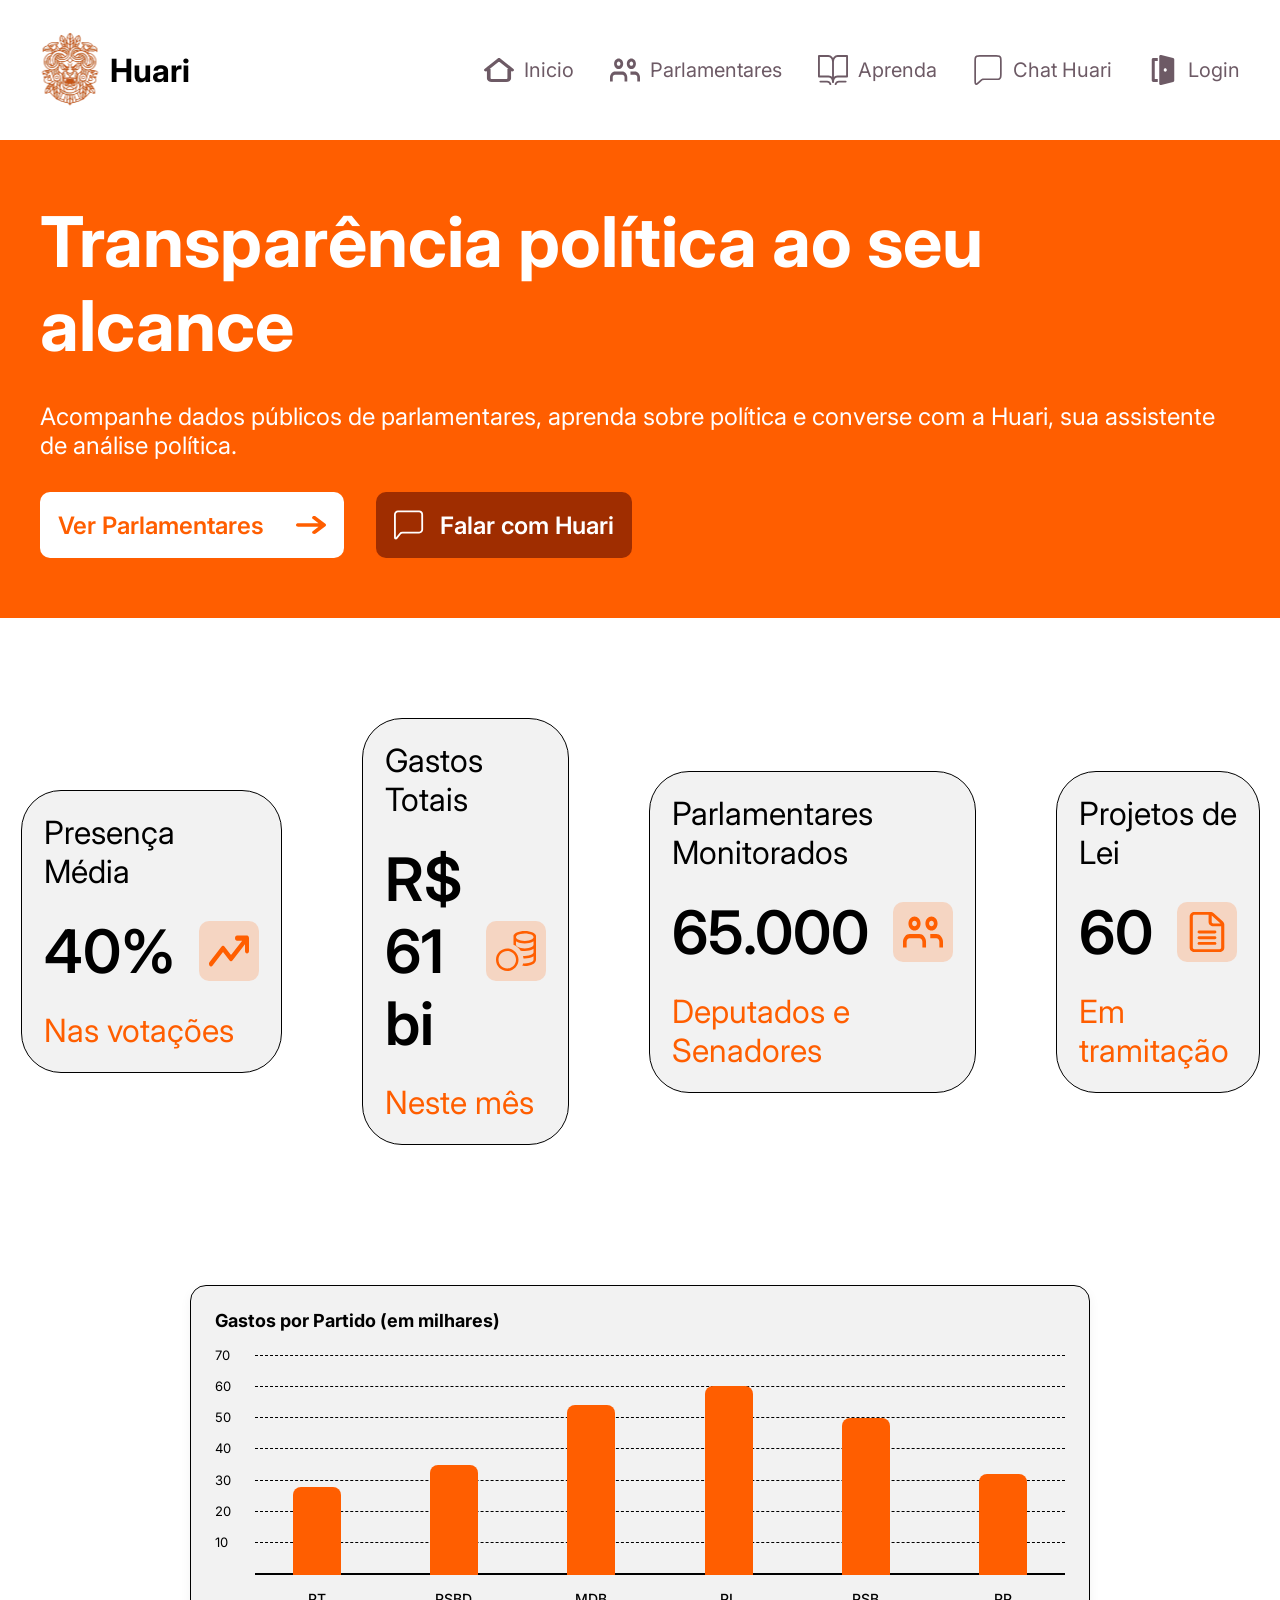
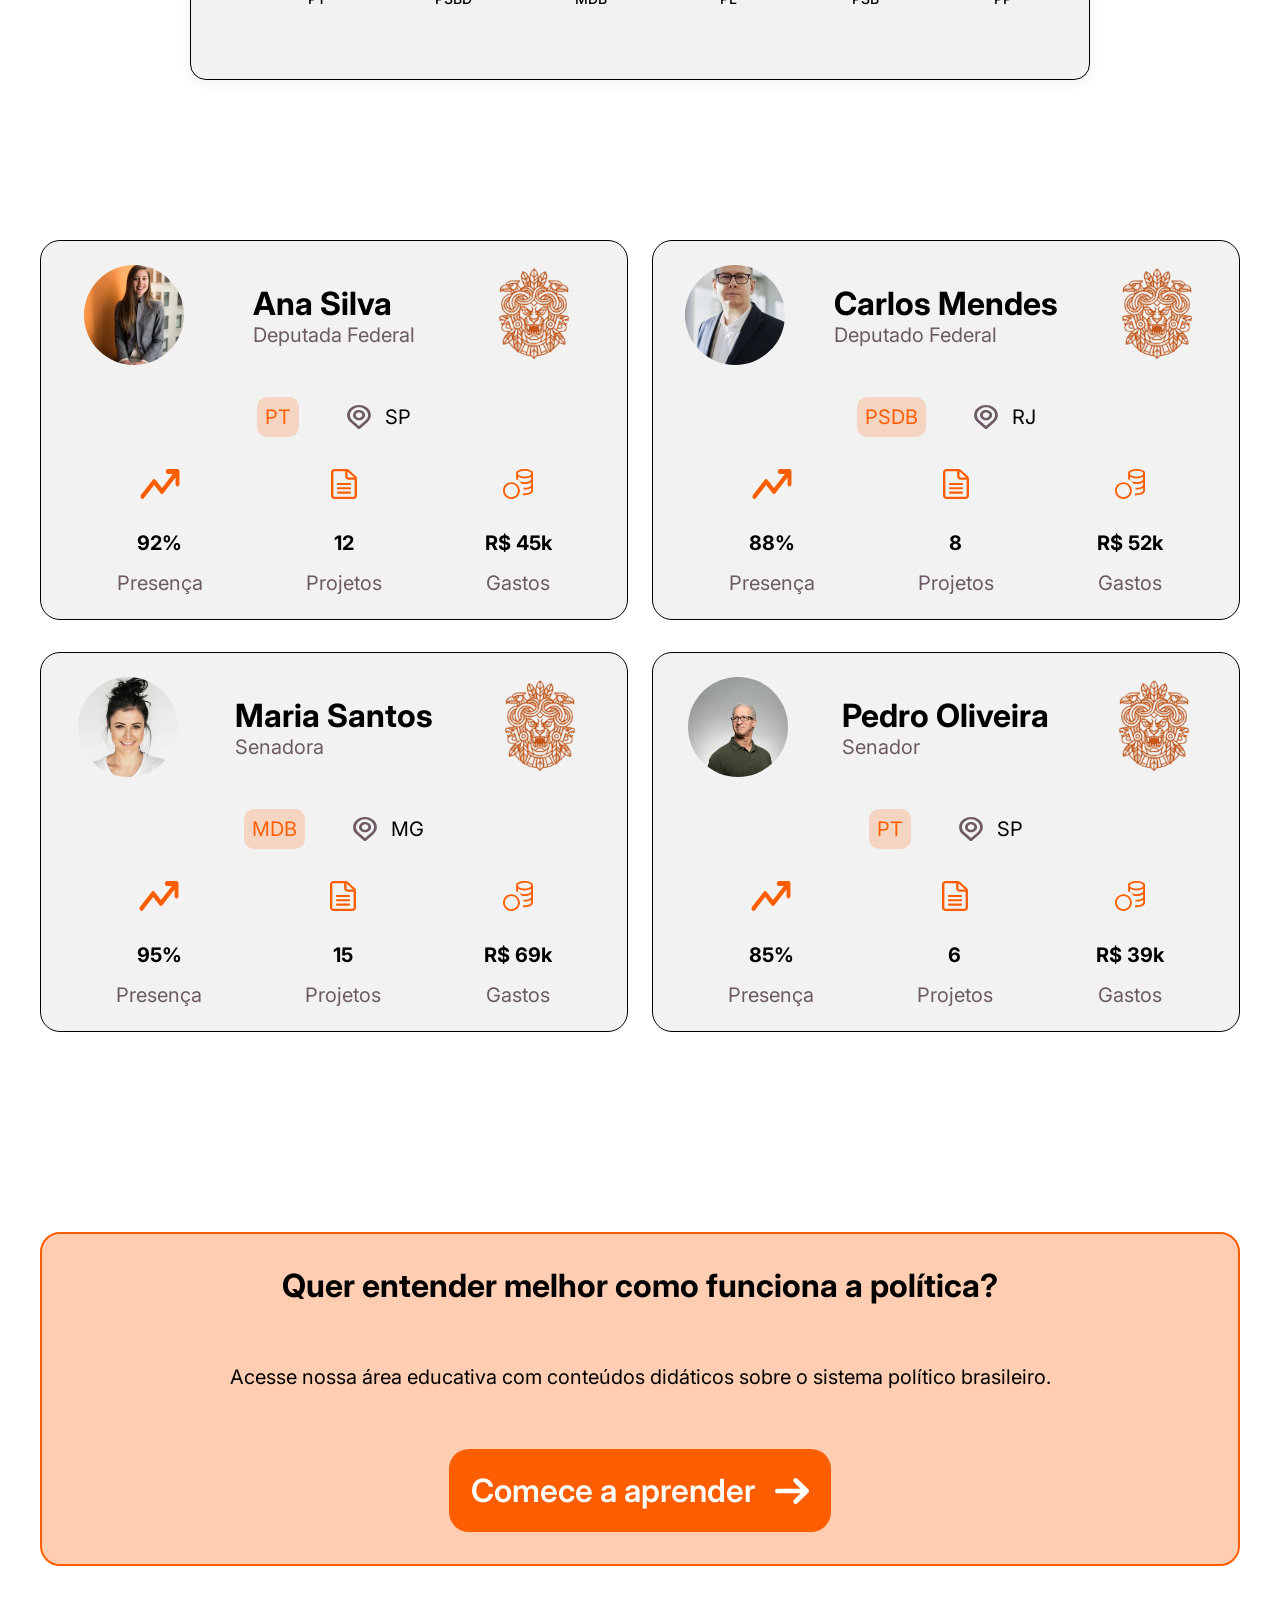
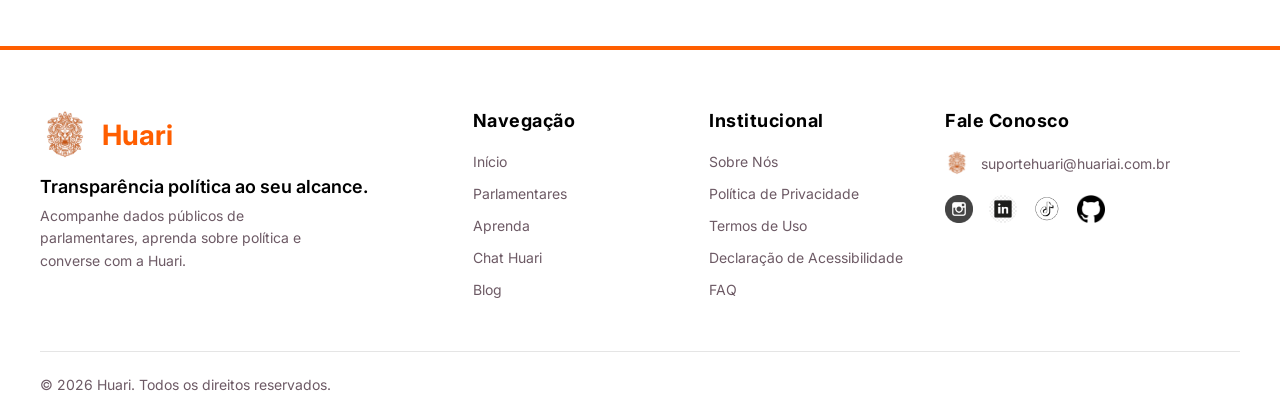
==== index.html @ 88cbdd37 "refazendo o footer(concetando erro do logo)" ====
<!DOCTYPE html>
<html lang="pt-br">

<head>
    <meta charset="UTF-8">
    <meta name="viewport" content="width=device-width, initial-scale=1.0">
    <title>Huari AI</title>
    <link rel="preconnect" href="https://fonts.googleapis.com">
    <link rel="preconnect" href="https://fonts.gstatic.com" crossorigin>
    <link
        href="https://fonts.googleapis.com/css2?family=Inter:ital,opsz,wght@0,14..32,100..900;1,14..32,100..900&display=swap"
        rel="stylesheet">
    <link rel="shortcut icon" href="./src/assets/logos/logo.svg" type="image/x-icon">
    <link rel="stylesheet" href="./src/styles/global.css">
    <link rel="stylesheet" href="./src/styles/style.css">
</head>

<body>

    <header>

        <div class="navbar">

            <div class="navbar-logo">
                <img src="./src/assets/logos/logo.svg" alt="Logo Huari">
                <h2>Huari</h2>
            </div>
            <div class="navbar-btns">
                <button> <img src="./src/assets/icons/house-gray.svg" alt="">Inicio</button>
                <button> <img src="./src/assets/icons/people-gray.svg" alt="">Parlamentares</button>
                <button> <img src="./src/assets/icons/book-gray.svg" alt="">Aprenda</button>
                <button> <img src="./src/assets/icons/message-gray.svg" alt="">Chat Huari</button>
                <button> <img src="./src/assets/icons/bxs_door-gray-open.svg" alt="">Login</button>
            </div>

        </div>

    </header>

    <main class="main-1">

        <div class="corpo-main1">
            <div>
                <h1>Transparência política ao seu alcance</h1>
                <p>Acompanhe dados públicos de parlamentares, aprenda sobre política e converse com a Huari, sua
                    assistente de análise política.</p>
            </div>
            <div class="main-1-btns">
                <button class="btn1-main-1">Ver Parlamentares<img src="./src/assets/icons/arrow-orange.svg"
                        alt=""></button>
                <button class="btn2-main-1"><img src="./src/assets/icons/message-white.svg" alt="">Falar com
                    Huari</button>
            </div>
        </div>

    </main>

    <main class="main-2">

        <div class="main-2-cards">
            <div class="card-2">
                <p class="title-card">Presença Média</p>
                <div class="div-h2-img">
                    <h2>40%</h2>
                    <img src="./src/assets/icons/trending-up-orange.svg" alt="">
                </div>
                <p class="card-p-low">Nas votações</p>
            </div>
            <div class="card-2">
                <p class="title-card">Gastos Totais</p>
                <div class="div-h2-img">
                    <h2>R$ 61 bi</h2>
                    <img src="./src/assets/icons/coin-orange.svg" alt="">
                </div>
                <p class="card-p-low">Neste mês</p>
            </div>
            <div class="card-2">
                <p class="title-card">Parlamentares Monitorados</p>
                <div class="div-h2-img">
                    <h2>65.000</h2>
                    <img src="./src/assets/icons/people-orange.svg" alt="">
                </div>
                <p class="card-p-low">Deputados e Senadores</p>
            </div>
            <div class="card-2">
                <p class="title-card">Projetos de Lei</p>
                <div class="div-h2-img">
                    <h2>60</h2>
                    <img src="./src/assets/icons/document-orange.svg" alt="">
                </div>
                <p class="card-p-low">Em tramitação</p>
            </div>
        </div>

    </main>

    <main class="main-grafico">
        <div class="chart-container">
            <h3>Gastos por Partido (em milhares)</h3>

            <div class="chart-wrapper">
                <div class="chart-grid-lines">
                    <div class="grid-line" data-value="70"><span>70</span></div>
                    <div class="grid-line" data-value="60"><span>60</span></div>
                    <div class="grid-line" data-value="50"><span>50</span></div>
                    <div class="grid-line" data-value="40"><span>40</span></div>
                    <div class="grid-line" data-value="30"><span>30</span></div>
                    <div class="grid-line" data-value="20"><span>20</span></div>
                    <div class="grid-line" data-value="10"><span>10</span></div>
                    <div class="grid-line" data-value="0"></div>
                </div>

                <div class="chart-bars">
                    <div class="bar-group">
                        <div class="bar-fill" style="--val: 28;" data-val="28"></div>
                        <span class="bar-label">PT</span>
                    </div>
                    <div class="bar-group">
                        <div class="bar-fill" style="--val: 35;" data-val="35"></div>
                        <span class="bar-label">PSBD</span>
                    </div>
                    <div class="bar-group">
                        <div class="bar-fill" style="--val: 54;" data-val="54"></div>
                        <span class="bar-label">MDB</span>
                    </div>
                    <div class="bar-group">
                        <div class="bar-fill" style="--val: 60;" data-val="60"></div>
                        <span class="bar-label">PL</span>
                    </div>
                    <div class="bar-group">
                        <div class="bar-fill" style="--val: 50;" data-val="50"></div>
                        <span class="bar-label">PSB</span>
                    </div>
                    <div class="bar-group">
                        <div class="bar-fill" style="--val: 32;" data-val="32"></div>
                        <span class="bar-label">PP</span>
                    </div>
                </div>
            </div>
        </div>
    </main>
    <main class="main-3">

        <div class="main-3-cards">

            <div class="cards-up">
                <div class="card-3">
                    <div class="card-header">
                        <img src="./src/assets/images/ana-silva.svg" alt="Foto de Ana Silva">
                        <div class="card-title">
                            <p>Ana Silva</p>
                            <h3>Deputada Federal</h3>
                        </div>
                        <img src="./src/assets/logos/logo.svg" alt="">
                    </div>
                    <div class="card-info">
                        <div class="party">
                            <h3>PT</h3>
                        </div>
                        <div class="location">
                            <img src="./src/assets/icons/location-gray.svg" alt="">
                            <h3>SP</h3>
                        </div>
                    </div>
                    <div class="card-metrics">
                        <div class="metric">
                            <img src="./src/assets/icons/trending-up-orange.svg" alt="">
                            <div class="metric-data">
                                <h3>92%</h3>
                                <span>Presença</span>
                            </div>
                        </div>
                        <div class="metric">
                            <img src="./src/assets/icons/document-orange.svg" alt="">
                            <div class="metric-data">
                                <h3>12</h3>
                                <span>Projetos</span>
                            </div>
                        </div>
                        <div class="metric">
                            <img src="./src/assets/icons/coin-orange.svg" alt="">
                            <div class="metric-data">
                                <h3>R$ 45k</h3>
                                <span>Gastos</span>
                            </div>
                        </div>
                    </div>
                </div>

                <div class="card-3">
                    <div class="card-header">
                        <img src="./src/assets/images/carlos-mendes.svg" alt="Foto de Carlos Mendes">
                        <div class="card-title">
                            <p>Carlos Mendes</p>
                            <h3>Deputado Federal</h3>
                        </div>
                        <img src="./src/assets/logos/logo.svg" alt="">
                    </div>
                    <div class="card-info">
                        <div class="party">
                            <h3>PSDB</h3>
                        </div>
                        <div class="location">
                            <img src="./src/assets/icons/location-gray.svg" alt="">
                            <h3>RJ</h3>
                        </div>
                    </div>
                    <div class="card-metrics">
                        <div class="metric">
                            <img src="./src/assets/icons/trending-up-orange.svg" alt="">
                            <div class="metric-data">
                                <h3>88%</h3>
                                <span>Presença</span>
                            </div>
                        </div>
                        <div class="metric">
                            <img src="./src/assets/icons/document-orange.svg" alt="">
                            <div class="metric-data">
                                <h3>8</h3>
                                <span>Projetos</span>
                            </div>
                        </div>
                        <div class="metric">
                            <img src="./src/assets/icons/coin-orange.svg" alt="">
                            <div class="metric-data">
                                <h3>R$ 52k</h3>
                                <span>Gastos</span>
                            </div>
                        </div>
                    </div>
                </div>

            </div>

            <div class="cards-dow">

                <div class="card-3">
                    <div class="card-header">
                        <img src="./src/assets/images/maria-santos.svg" alt="Foto de Maria Santos">
                        <div class="card-title">
                            <p>Maria Santos</p>
                            <h3>Senadora</h3>
                        </div>
                        <img src="./src/assets/logos/logo.svg" alt="">
                    </div>
                    <div class="card-info">
                        <div class="party">
                            <h3>MDB</h3>
                        </div>
                        <div class="location">
                            <img src="./src/assets/icons/location-gray.svg" alt="">
                            <h3>MG</h3>
                        </div>
                    </div>
                    <div class="card-metrics">
                        <div class="metric">
                            <img src="./src/assets/icons/trending-up-orange.svg" alt="">
                            <div class="metric-data">
                                <h3>95%</h3>
                                <span>Presença</span>
                            </div>
                        </div>
                        <div class="metric">
                            <img src="./src/assets/icons/document-orange.svg" alt="">
                            <div class="metric-data">
                                <h3>15</h3>
                                <span>Projetos</span>
                            </div>
                        </div>
                        <div class="metric">
                            <img src="./src/assets/icons/coin-orange.svg" alt="">
                            <div class="metric-data">
                                <h3>R$ 69k</h3>
                                <span>Gastos</span>
                            </div>
                        </div>
                    </div>
                </div>

                <div class="card-3">
                    <div class="card-header">
                        <img src="./src/assets/images/pedro-oliveira.svg" alt="Foto de Pedro Oliveira">
                        <div class="card-title">
                            <p>Pedro Oliveira</p>
                            <h3>Senador</h3>
                        </div>
                        <img src="./src/assets/logos/logo.svg" alt="">
                    </div>
                    <div class="card-info">
                        <div class="party">
                            <h3>PT</h3>
                        </div>
                        <div class="location">
                            <img src="./src/assets/icons/location-gray.svg" alt="">
                            <h3>SP</h3>
                        </div>
                    </div>
                    <div class="card-metrics">
                        <div class="metric">
                            <img src="./src/assets/icons/trending-up-orange.svg" alt="">
                            <div class="metric-data">
                                <h3>85%</h3>
                                <span>Presença</span>
                            </div>
                        </div>
                        <div class="metric">
                            <img src="./src/assets/icons/document-orange.svg" alt="">
                            <div class="metric-data">
                                <h3>6</h3>
                                <span>Projetos</span>
                            </div>
                        </div>
                        <div class="metric">
                            <img src="./src/assets/icons/coin-orange.svg" alt="">
                            <div class="metric-data">
                                <h3>R$ 39k</h3>
                                <span>Gastos</span>
                            </div>
                        </div>
                    </div>

                </div>

            </div>

        </div>

    </main>

    <main class="main-4">
        <div class="card-4">
            <h2>Quer entender melhor como funciona a política?</h2>
            <p>Acesse nossa área educativa com conteúdos didáticos sobre o sistema político brasileiro.</p>
            <button>Comece a aprender <img src="./src/assets/icons/arrow-white.svg" alt=""></button>
        </div>
    </main>

    <footer>
        <div class="footer-container">
            <!-- Coluna 1: Logo + Slogan -->
            <div class="footer-col">
                <div class="footer-logo">
                    <img src="./src/assets/logos/logo.svg" alt="Logo Huari">
                    <h2>Huari</h2>
                </div>
                <p class="footer-slogan">Transparência política ao seu alcance.</p>
                <p class="footer-desc">Acompanhe dados públicos de parlamentares, aprenda sobre política e converse com
                    a Huari.</p>
            </div>

            <!-- Coluna 2: Links Rápidos -->
            <div class="footer-col">
                <h4>Navegação</h4>
                <ul>
                    <li><a href="#">Início</a></li>
                    <li><a href="#">Parlamentares</a></li>
                    <li><a href="#">Aprenda</a></li>
                    <li><a href="#">Chat Huari</a></li>
                    <li><a href="#">Blog</a></li>
                </ul>
            </div>

            <!-- Coluna 3: Institucional -->
            <div class="footer-col">
                <h4>Institucional</h4>
                <ul>
                    <li><a href="#">Sobre Nós</a></li>
                    <li><a href="#">Política de Privacidade</a></li>
                    <li><a href="#">Termos de Uso</a></li>
                    <li><a href="#">Declaração de Acessibilidade</a></li>
                    <li><a href="#">FAQ</a></li>
                </ul>
            </div>

            <!-- Coluna 4: Contato e Redes Sociais -->
            <div class="footer-col">
                <h4>Fale Conosco</h4>
                <div class="footer-contact">
                    <img src="./src/assets/logos/logo.svg" alt="E-mail" class="footer-icon">
                    <a href="mailto:suportehuari@huariai.com.br">suportehuari@huariai.com.br</a>
                </div>
            
                <div class="footer-social">
                    <a href="#" aria-label="Instagram"><img src="./src/assets/images/instagran.svg" alt="Instagram"></a>
                    <a href="#" aria-label="LinkedIn"><img src="./src/assets/images/linkedin.svg" alt="LinkedIn"></a>
                    <a href="#" aria-label="TikTok"><img src="./src/assets/images/tiktok.svg" alt="TikTok"></a>
                    <a href="#" aria-label="GitHub"><img src="./src/assets/images/github.svg" alt="GitHub"></a>
                </div>
            </div>
        </div>

        <!-- Copyright -->
        <div class="footer-bottom">
            <p>© 2026 Huari. Todos os direitos reservados.</p>
        </div>
    </footer>


</body>

</html>
---- src/styles/global.css ----
* {
    padding: 0;
    margin: 0;
    box-sizing: border-box;
    background: none;
    text-decoration: none;
    border: none;
    font-family: "Inter", sans-serif;
    font-size: 16px;
    color: #000000;
    font-weight: 400; 
}

:root {
    --primaria-laranja: #FF5E00;
    --primaria-bordor: #9F2D00;
    --secondary: #FFE5D6;

    --neutra-gray: #6D5A65;
    --light-gray: #F2F2F2;
    --neutra-white: #ffffff;
    --neutra-black: #000000;
}
---- src/styles/style.css ----
/* ======================== Header ======================== */

header {
    padding: 30px;
    background-color: var(--neutra-withe);
}

.navbar {
    display: flex;
    justify-content: space-between;
    align-items: center;
}

.navbar-logo {
    display: flex;
    justify-content: center;
    align-items: center;
}

.navbar-logo h2 {
    font-family: "Inter", sans-serif;
    font-size: 32px;
    font-weight: 700;
    color: var(--neutra-black);
}

.navbar-logo img {
    width: 80px;
    height: 80px;
}

.navbar-btns {
    display: flex;
    align-items: center;
    gap: 16px;
}

.navbar-btns > button {
    display: flex;
    justify-content: center;
    align-items: center;
    gap: 10px;
    font-family: "Inter", sans-serif;
    font-size: 20px;
    font-weight: 400;
    color: var(--neutra-gray);
}

.navbar-btns img {
    display: flex;
    align-items: center;
    width: 30px;
    height: 30px;
}

.navbar-btns button {
    padding: 8px;
    border: 2px solid transparent;
}

.navbar-btns > button:hover {
    cursor: pointer;
    border: 2px solid var(--primaria-laranja);
    border-radius: 12px;
    background-color: var( --secondary);
    color: var(--primaria-laranja);
}


/*  ============================ Main-1  ========================= */

.main-1 {
    padding: 60px 40px;
    background-color: var(--primaria-laranja);
}

.corpo-main1 {
    display: flex;
    flex-direction: column;
    justify-content: center;
    align-items: start;
}

.corpo-main1 h1 {
    font-size: 70px;
    font-weight: 700;
    line-height: 120%;
    font-family: "Inter", sans-serif;
    color: var(--neutra-white);
}

.corpo-main1 p {
    font-size: 24px;
    font-size: 400;
    width: 1200px;
    color: var(--neutra-white);
    padding-top: 34px;
}

.main-1-btns {
    display: flex;
    justify-content: start;
    align-items: center;
    padding-top: 32px;
    gap: 32px;
}

.main-1-btns > button{
    border: 2px solid transparent;
}

.main-1-btns > button:hover {
    cursor: pointer;
    border: 2px solid var(--neutra-black);
}

.main-1-btns img {
    width: 30px;
    height: 30px;
}

.btn1-main-1 {
    display: flex;
    align-items: center;
    font-family: "Inter", sans-serif;
    font-size: 24px;
    font-weight: 600;
    color: var(--primaria-laranja);
    padding: 16px;
    border-radius: 10px;
    background-color: var(--neutra-white);
}

.btn1-main-1 > img{
    margin-left: 32px;
}

.btn2-main-1 {
    display: flex;
    align-items: center;
    font-family: "Inter", sans-serif;
    font-size: 24px;
    font-weight: 600;
    color: var(--neutra-white);
    padding: 16px;
    border-radius: 10px;
    background-color: var(--primaria-bordor);
}

.btn2-main-1 img {
    margin-right: 16px;
}

/* ========================== main-2 ========================= */


.main-2 {
    padding: 100px 40px;
    background-color: var(--neutra-white);
}

.main-2-cards {
    display: flex;
    justify-content: center;
    align-items: center;
    gap: 80px;
}


.card-2 {
    display: flex;
    flex-direction: column;
    align-items: start;
    padding: 22px;
    background-color: var(--light-gray);
    border-radius: 40px;
    border: 1px solid var(--neutra-black);
}

.card-2 h2 {
    font-family: "Inter", sans-serif;
    font-size: 60px;
    font-weight: 600;
    color: var(--neutra-black);
}

.card-2 img {
    width: 60px;
    height: 60px;
    padding: 10px;
    background-color: rgb(from var(--primaria-laranja) r g b / 0.2);
    border-radius: 10px;
}

.title-card {
    font-family: "Inter", sans-serif;
    font-size: 32px;
    font-weight: 400;
    color: var(--neutra-gree);
}

.div-h2-img {
    margin-top: 24px;
    display: flex;
    justify-content: space-between;
    align-items: center;
    gap: 24px;
}

.card-p-low {
    margin-top: 24px;
    font-family: "Inter", sans-serif;
    font-size: 32px;
    font-weight: 400;
    color: var(--primaria-laranja);
}
/* ===== HOVERS DOS CARDS ===== */

.card-2:hover {
    transform: scale(1.03) translateY(-4px);
    box-shadow: 0 8px 25px rgba(0, 0, 0, 0.12);
    border-color: var(--primaria-laranja);
    transition: all 0.25s ease;
}

.card-3:hover {
    transform: translateY(-8px);
    box-shadow: 0 12px 30px rgba(0, 0, 0, 0.15);
    border-color: var(--primaria-laranja);
    transition: all 0.25s ease;
}

.card-4:hover {
    transform: scale(1.02);
    box-shadow: 0 8px 30px rgba(255, 107, 53, 0.25);
    border-color: var(--neutra-black);
    transition: all 0.25s ease;
}

/* =========================== main grafico ======================== */

.main-grafico {
    display: flex;
    justify-content: center;
    padding: 40px 20px;
    background-color: var(--neutra-withe);
    min-height: auto;
}

.chart-container {
    background-color: var(--light-gray);
    border: 1px solid var(--neutra-black);
    border-radius: 16px;
    padding: 24px 24px 44px 24px;
    width: 100%;
    max-width: 900px;
    box-shadow: 0 4px 12px rgba(0, 0, 0, 0.05);
}

.chart-container h3 {
    font-family: "Inter", sans-serif;
    font-size: 18px;
    font-weight: 700;
    color: var(--neutra-black);
    margin-bottom: 24px;
}

.chart-wrapper {
    position: relative;
    height: 280px;
    margin-left: 40px;
}

.chart-grid-lines {
    position: absolute;
    top: 0;
    left: 0;
    width: 100%;
    height: 220px;
    display: flex;
    flex-direction: column;
    justify-content: space-between;
}

.grid-line {
    position: relative;
    width: 100%;
    border-bottom: 1px dashed var(--neutra-black);
}

.grid-line span {
    position: absolute;
    left: -40px;
    bottom: -8px;
    font-family: "Inter", sans-serif;
    font-size: 13px;
    color: var(--neutra-black);
    text-align: right;
}

.grid-line:last-child {
    border-bottom: 2px solid var(--neutra-black);
}

.chart-bars {
    position: absolute;
    top: 0;
    left: 0;
    width: 100%;
    height: 100%;
    display: grid;
    grid-template-columns: repeat(6, 1fr);
    gap: 14px;
    z-index: 2;
}

.bar-group {
    display: flex;
    flex-direction: column;
    justify-content: flex-end;
    align-items: center;
    height: 220px;
    position: relative;
}

.bar-fill {
    background-color: var(--primaria-laranja);
    width: 100%;
    max-width: 48px;
    height: calc((var(--val) / 70) * 100%);
    border-radius: 8px 8px 0 0;
    transition: transform 0.2s ease, background-color 0.2s ease;
    position: relative;
}

.bar-fill::after {
    content: attr(data-val) 'k';
    position: absolute;
    top: -26px;
    left: 50%;
    transform: translateX(-50%);
    font-family: "Inter", sans-serif;
    font-size: 12px;
    font-weight: 700;
    color: var(--primaria-laranja);
    background-color: var(--neutra-white);
    padding: 2px 8px;
    border-radius: 6px;
    box-shadow: 0 2px 10px rgba(0, 0, 0, 0.12);
    border: 1px solid var(--primaria-laranja);
    opacity: 0;
    transition: opacity 0.25s ease;
    pointer-events: none;
    white-space: nowrap;
    z-index: 10;
}

.bar-fill:hover::after {
    opacity: 1;
}

.bar-fill:hover {
    transform: scaleX(1.02);
    background-color: var(--secondary);
    cursor: pointer;
}

.bar-label {
    position: absolute;
    bottom: -32px;
    font-family: "Inter", sans-serif;
    font-size: 14px;
    font-weight: 500;
    color: var(--neutra-black);
}





/*  ============================= main-3 ====================================== */

.main-3 {
    padding: 120px 40px;
    background-color: var(--neutra-white);
}

.main-3-cards {
    display: flex;
    flex-direction: column;
    gap: 32px;
}

.cards-up {
    display: flex;
    justify-content: center;
    align-items: center;
    gap: 24px;
}

.card-3 {
    width: 600px;
    display: flex;
    flex-direction: column;
    padding: 24px;
    gap: 32px;
    background-color: var(--light-gray);
    border: 1px solid var(--neutra-black);
    border-radius: 20px;
}

.card-header {
    display: flex;
    justify-content: space-around;
    align-items: center;
    gap: 32px;
}

.card-header img {
    width: 100px;
    height: 100px;
}

.card-header p {
    font-family: "Inter", sans-serif;
    font-size: 32px;
    font-weight: 700;
    color:  var(--neutra-black);
}

.card-header h3 {
    font-family: "Inter", sans-serif;
    font-size: 20px;
    font-weight: 400;
    color: var(--neutra-gray);
}

.card-info {
    display: flex;
    justify-content: center;
    align-items: center;
    gap: 48px;
}

.party h3 {
    font-family: "Inter", sans-serif;
    font-size: 20px;
    font-weight: 400;
    padding: 8px;
    border-radius: 10px;
    color: var(--primaria-laranja);
    background-color: rgb(from var(--primaria-laranja) r g b / 0.2);
}

.location {
    display: flex;
    gap: 14px;
}

.location h3 {
    font-family: "Inter", sans-serif;
    font-size: 20px;
    font-weight: 400;
    color: var(--neutra-gree);
}

.location img {
    width: 24px;
    height: 24px;
}

.card-metrics {
    display: flex;
    justify-content: space-around;
    align-items: center;
}



.metric {
    display: flex;
    flex-direction: column;
    align-items: center;
    gap: 32px;
}

.metric-data {
    display: flex;
    flex-direction: column;
    align-items: center;
    gap: 16px;
}

.metric-data h3 {
    font-family: "Inter", sans-serif;
    font-size: 20px;
    font-weight: 700;
    color: var(--neutra-black);
}

.metric-data span {
     font-family: "Inter", sans-serif;
    font-size: 20px;
    font-weight: 400;
    color: var(--neutra-gray);
}

.metric img {
    width: 40px;
    height: 30px;
}

.cards-dow {
    display: flex;
    justify-content: center;
    align-items: center;
    gap: 24px;
}

/*  =================== main-4 ======================== */

.main-4 {
    padding: 80px 40px;
    background-color: var(--neutra-white);
}

.card-4 {
    display: flex;
    flex-direction: column;
    align-items: center;
    padding: 32px;
    border: 2px solid var(--primaria-laranja);
    border-radius: 20px;
    background-color: rgb(from var(--primaria-laranja) r g b / 0.3);
    gap: 60px;
}

.card-4 h2 {
    font-family: "Inter", sans-serif;
    font-size: 32px;
    font-weight: 700;
    color: var(--neutra-black);
} 

.card-4 p {
    font-family: "Inter", sans-serif;
    font-size: 20px;
    font-weight: 400;
    color: var(--neutra-black);
}

.card-4 button {
    display: flex;
    align-items: center;
    font-family: "Inter", sans-serif;
    font-size: 32px;
    font-weight: 600;
    color: var(--neutra-white);
    padding: 20px;
    border-radius: 20px;
    background-color: var(--primaria-laranja);
}

.card-4 > button{
    border: 2px solid transparent;
}

.card-4 button:hover{
    cursor: pointer;
    border: 2px solid var(--neutra-black);
}

.card-4 img {
    width: 34px;
    height: 34px;
    margin-left: 20px;
}

/*  ======================== footer ========================= */
footer {
    background-color: var(--neutra-white);
    padding: 60px 40px 20px;
    border-top: 4px solid var(--primaria-laranja);
}

.footer-container {
    display: grid;
    grid-template-columns: 2fr 1fr 1fr 1.5fr;
    gap: 40px;
    max-width: 1200px;
    margin: 0 auto 40px;
}

.footer-col h4 {
    font-family: "Inter", sans-serif;
    font-size: 18px;
    font-weight: 700;
    color: var(--neutra-black);
    margin-bottom: 20px;
    letter-spacing: 0.5px;
}

.footer-logo {
    display: flex;
    align-items: center;
    gap: 12px;
    margin-bottom: 16px;
}

.footer-logo img {
    width: 50px;
    height: 50px;
}

.footer-logo h2 {
    font-family: "Inter", sans-serif;
    font-size: 28px;
    font-weight: 700;
    color: var(--primaria-laranja);
}

.footer-slogan {
    font-family: "Inter", sans-serif;
    font-size: 18px;
    font-weight: 600;
    color: var(--neutra-black);
    margin-bottom: 8px;
}

.footer-desc {
    font-family: "Inter", sans-serif;
    font-size: 14px;
    color: var(--neutra-gray);
    line-height: 1.6;
    max-width: 300px;
}

.footer-col ul {
    list-style: none;
    padding: 0;
    margin: 0;
}

.footer-col ul li {
    margin-bottom: 12px;
}

.footer-col ul li a {
    font-family: "Inter", sans-serif;
    font-size: 14px;
    color: var(--neutra-gray);
    text-decoration: none;
    transition: color 0.2s ease, padding-left 0.2s ease;
}

.footer-col ul li a:hover {
    color: var(--primaria-laranja);
    padding-left: 6px;
}

.footer-contact {
    display: flex;
    align-items: center;
    gap: 12px;
    margin-bottom: 14px;
}

.footer-contact img,
.footer-social a img {
    width: 24px;
    height: 24px;
    transition: transform 0.3s ease, opacity 0.3s ease;
}

.footer-social a img {
    width: 28px;
    height: 28px;
}
.footer-social a:hover img {
    transform: scale(1.15);
    opacity: 0.8;
}

.footer-contact a,
.footer-contact span {
    font-family: "Inter", sans-serif;
    font-size: 14px;
    color: var(--neutra-gray);
    text-decoration: none;
    transition: color 0.2s ease;
}

.footer-contact a:hover {
    color: var(--primaria-laranja);
}

.footer-social {
    display: flex;
    gap: 16px;
    margin-top: 20px;
}

.footer-bottom {
    border-top: 1px solid rgba(0, 0, 0, 0.1);
    padding-top: 24px;
    display: flex;
    justify-content: space-between;
    align-items: center;
    flex-wrap: wrap;
    gap: 12px;
    max-width: 1200px;
    margin: 0 auto;
}

.footer-bottom p {
    font-family: "Inter", sans-serif;
    font-size: 14px;
    color: var(--neutra-gray);
    margin: 0;
}
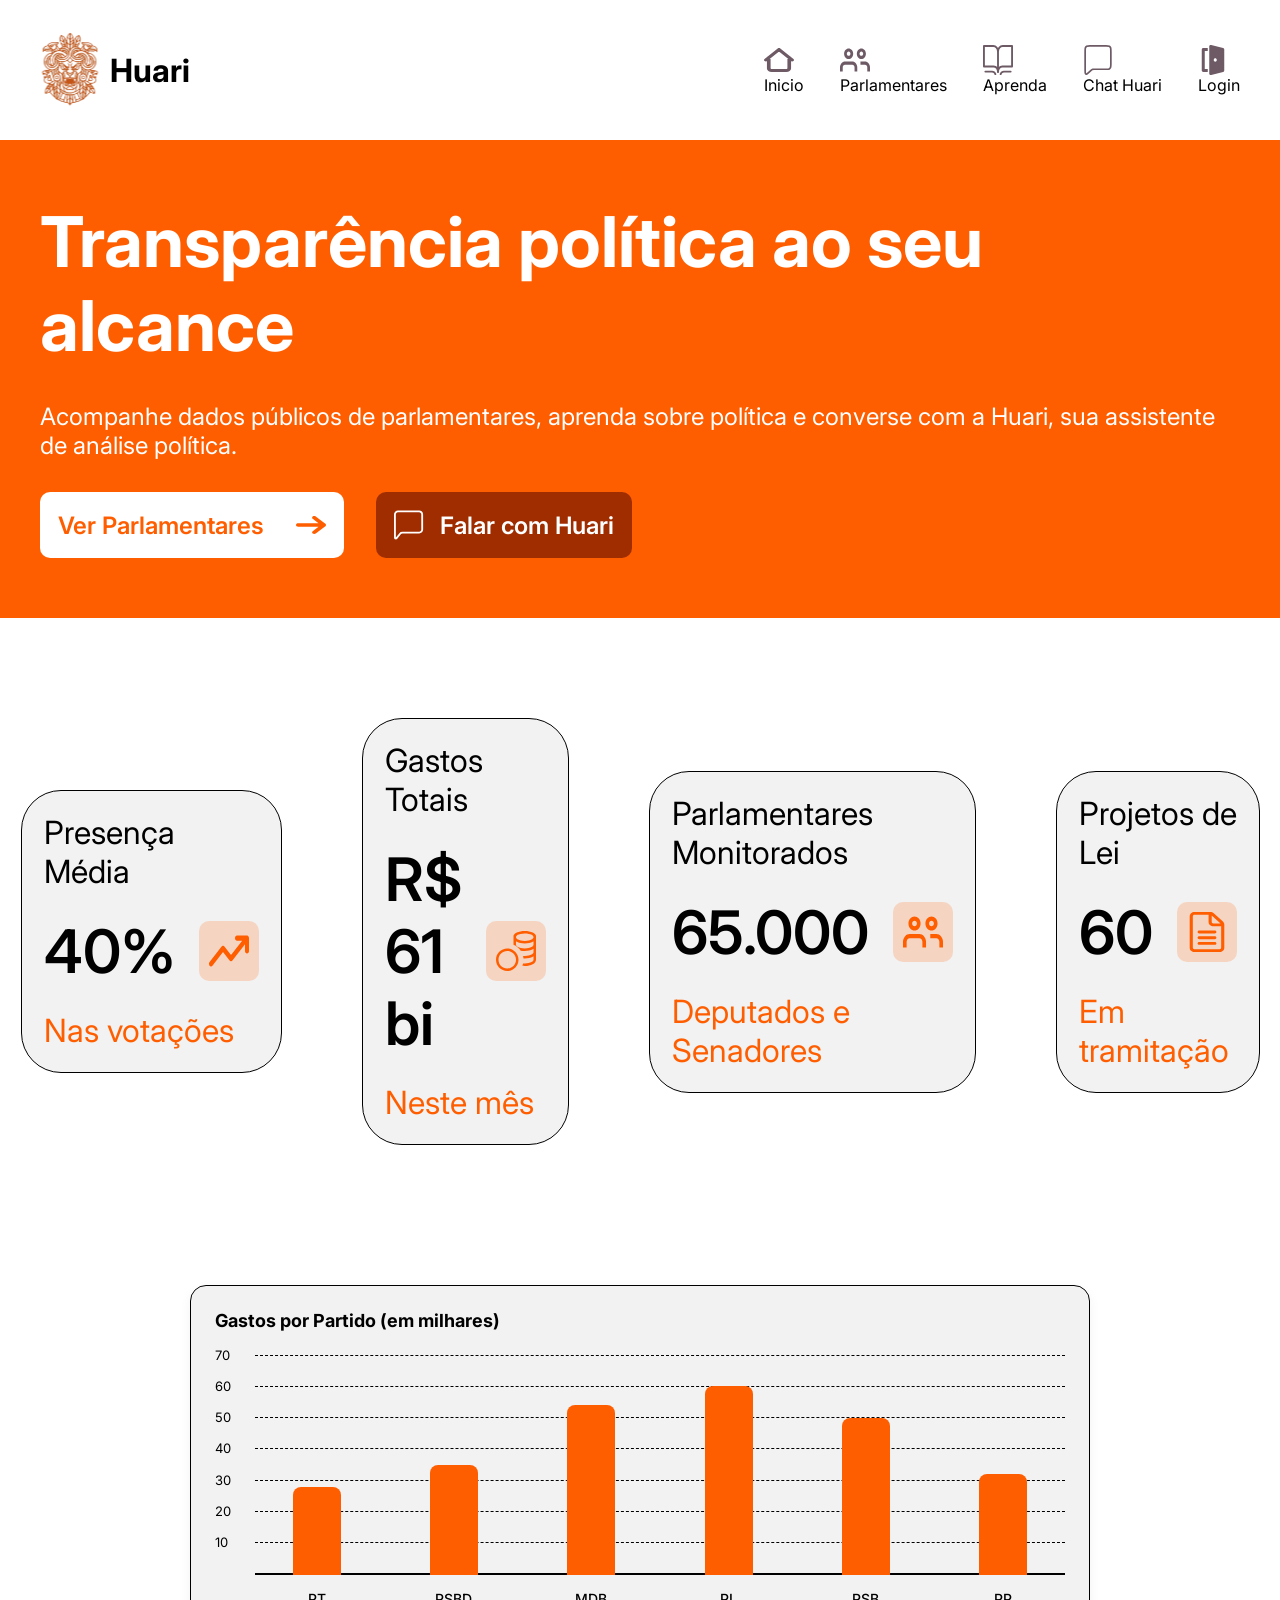
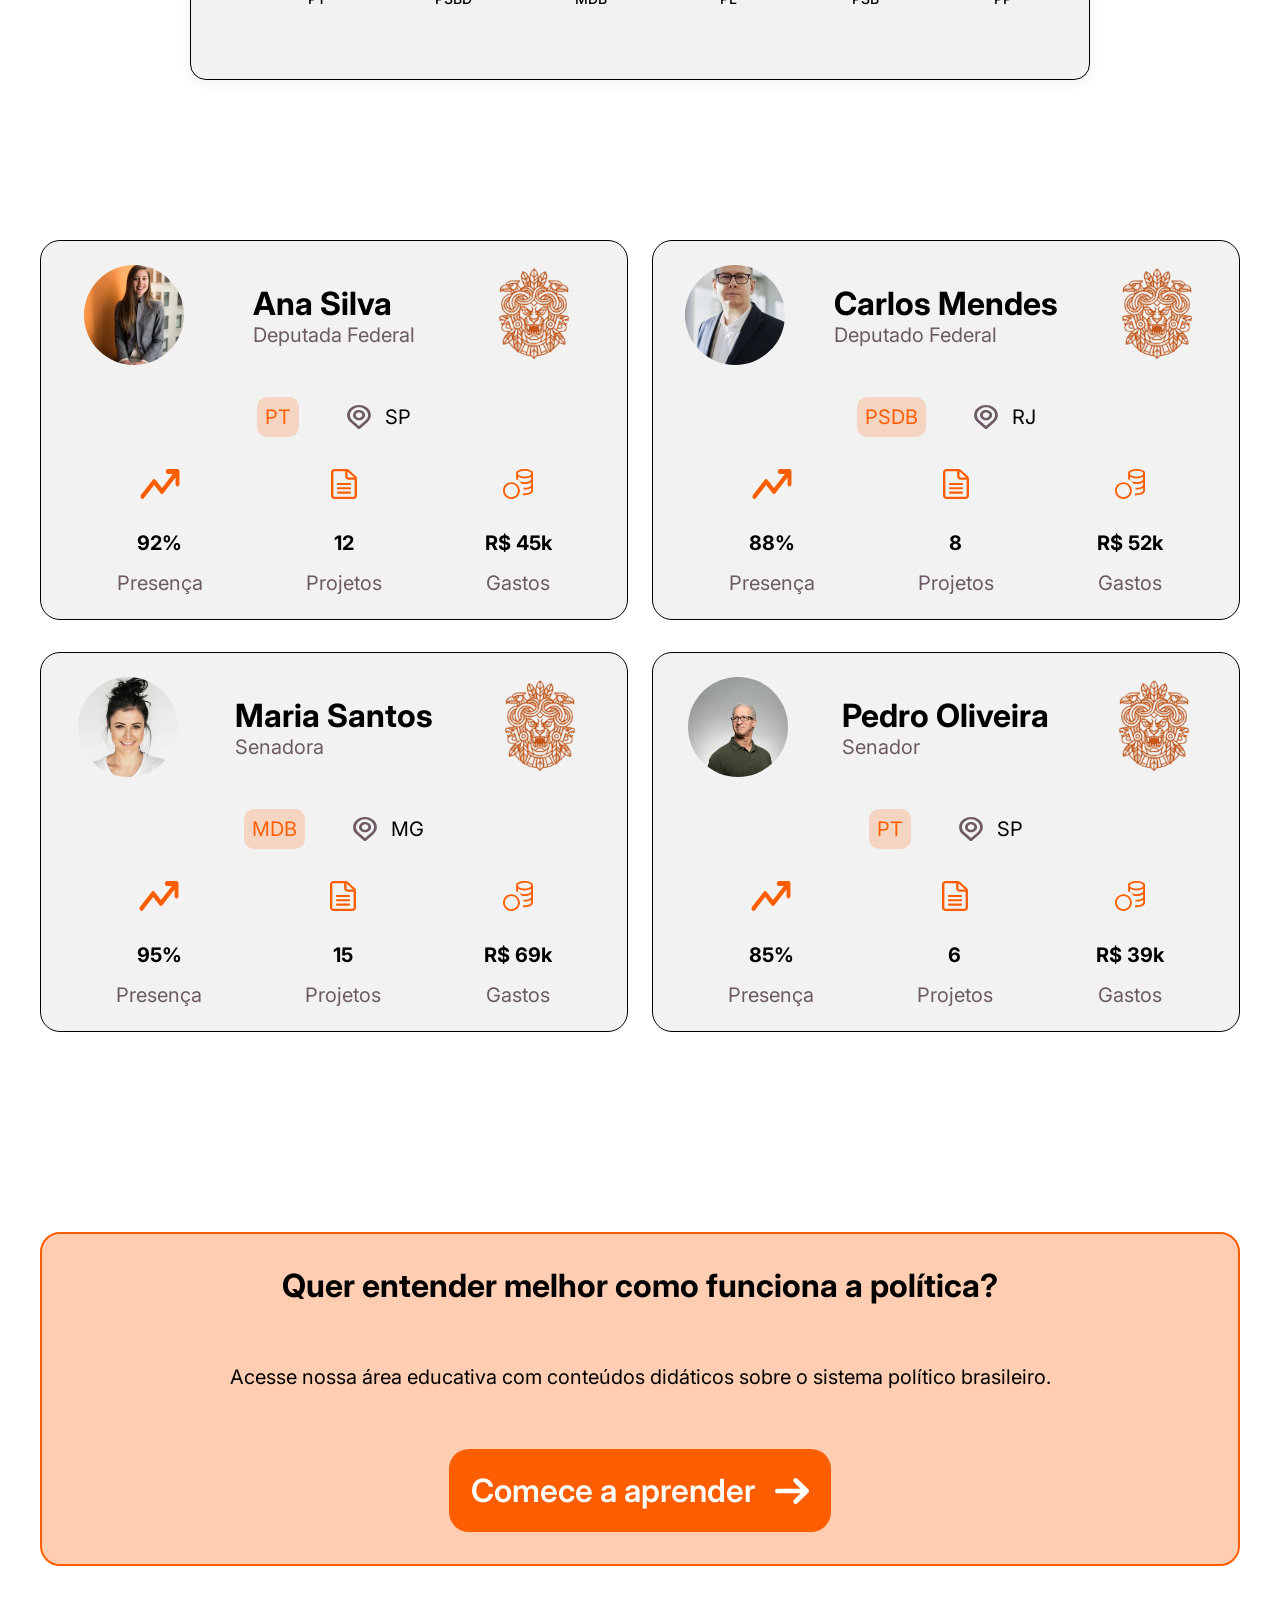
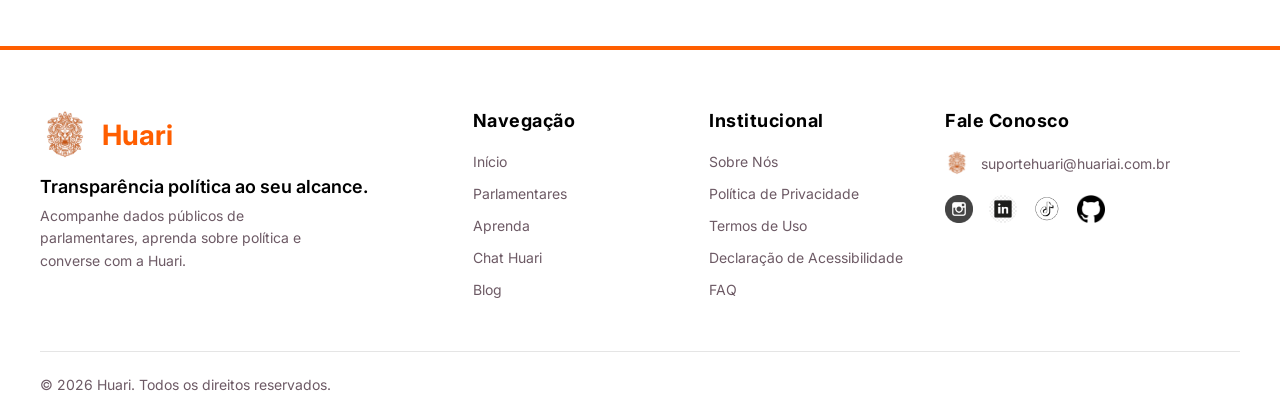
==== commit fa9557bb: "adicionando caminho para o multipage" ====
--- a/index.html
+++ b/index.html
@@ -26,11 +26,11 @@
                 <h2>Huari</h2>
             </div>
             <div class="navbar-btns">
-                <button> <img src="./src/assets/icons/house-gray.svg" alt="">Inicio</button>
-                <button> <img src="./src/assets/icons/people-gray.svg" alt="">Parlamentares</button>
-                <button> <img src="./src/assets/icons/book-gray.svg" alt="">Aprenda</button>
-                <button> <img src="./src/assets/icons/message-gray.svg" alt="">Chat Huari</button>
-                <button> <img src="./src/assets/icons/bxs_door-gray-open.svg" alt="">Login</button>
+                <a href="index.html"><button> <img src="./src/assets/icons/house-gray.svg" alt="">Inicio</button></a>
+                <a href="parlamentares.html"><button> <img src="./src/assets/icons/people-gray.svg" alt="">Parlamentares</button></a>
+                <a href="aprenda.html"><button> <img src="./src/assets/icons/book-gray.svg" alt="">Aprenda</button></a>
+                <a href="chat.html"><button> <img src="./src/assets/icons/message-gray.svg" alt="">Chat Huari</button></a>
+                <a href="login.html"><button> <img src="./src/assets/icons/bxs_door-gray-open.svg"alt="">Login</button></a>
             </div>
 
         </div>
@@ -379,7 +379,7 @@
                     <img src="./src/assets/logos/logo.svg" alt="E-mail" class="footer-icon">
                     <a href="mailto:suportehuari@huariai.com.br">suportehuari@huariai.com.br</a>
                 </div>
-            
+
                 <div class="footer-social">
                     <a href="#" aria-label="Instagram"><img src="./src/assets/images/instagran.svg" alt="Instagram"></a>
                     <a href="#" aria-label="LinkedIn"><img src="./src/assets/images/linkedin.svg" alt="LinkedIn"></a>
@@ -398,4 +398,4 @@
 
 </body>
 
-</html>+</html>
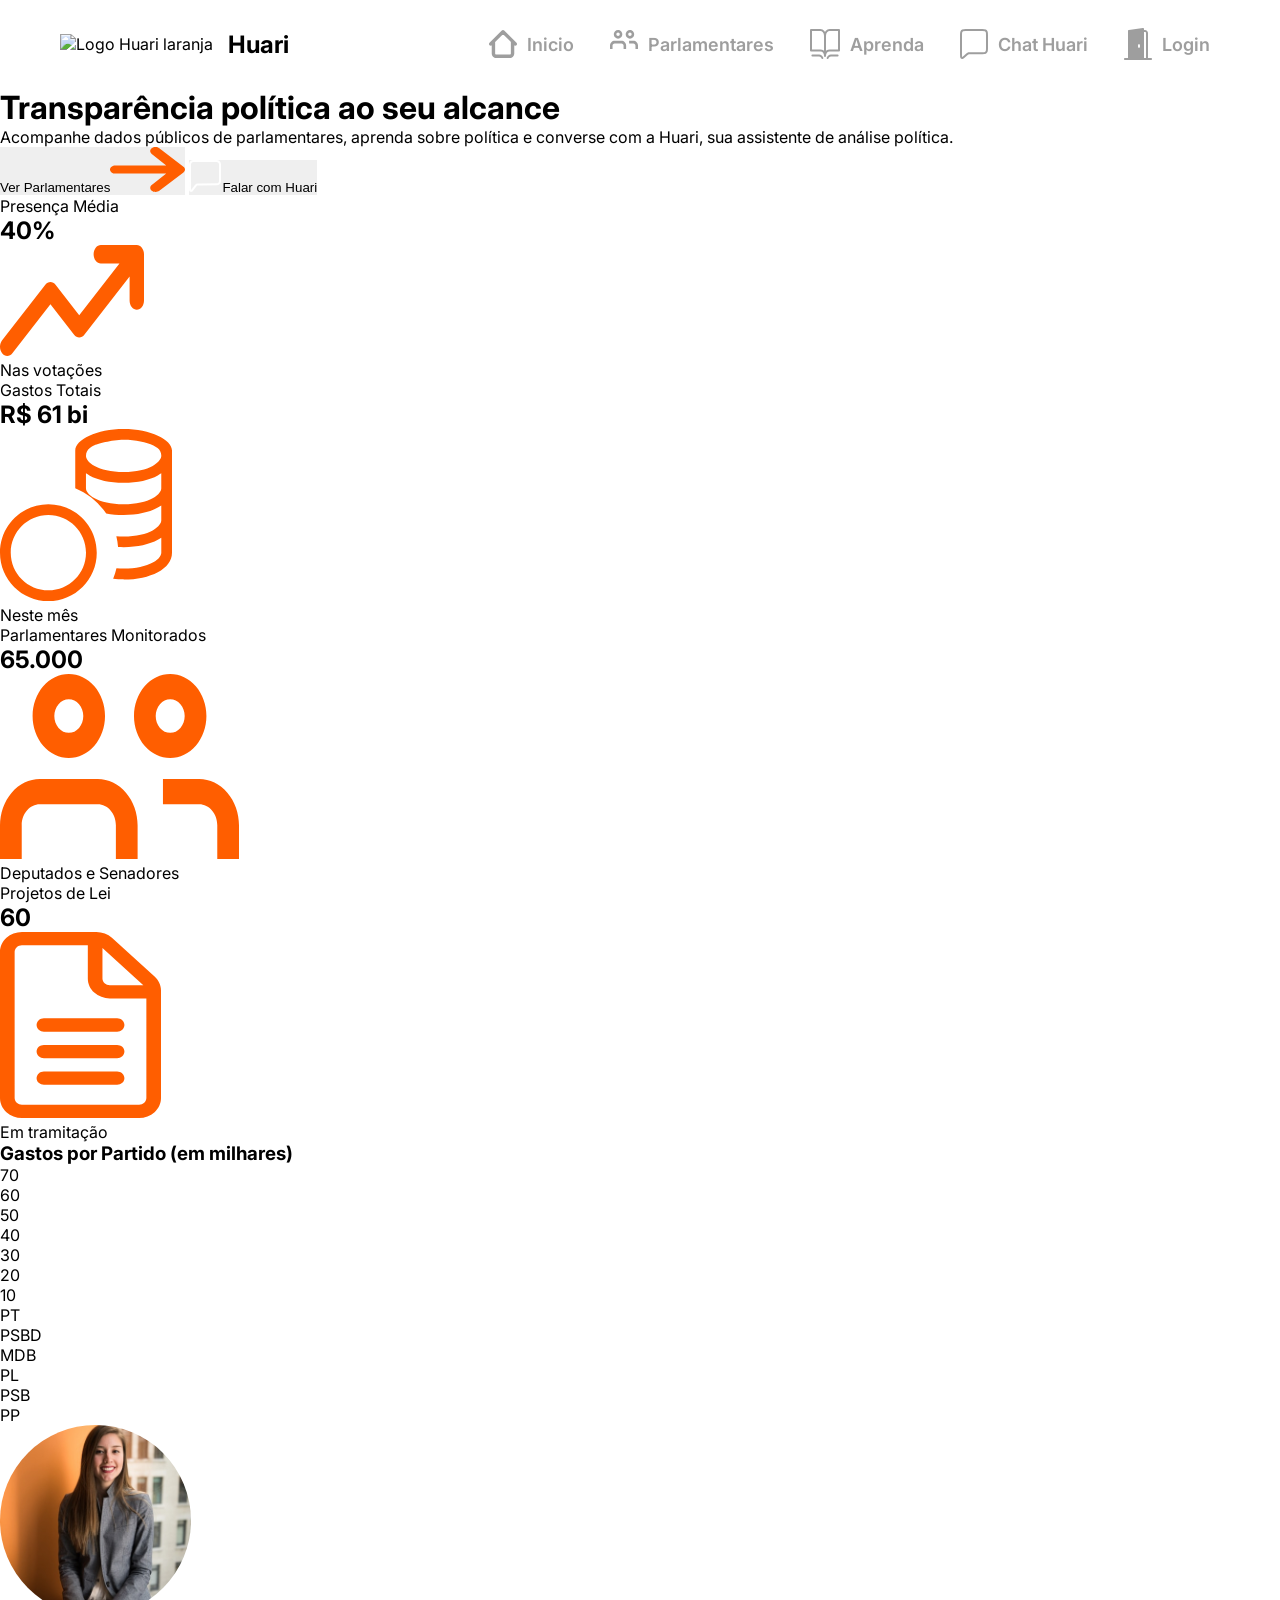
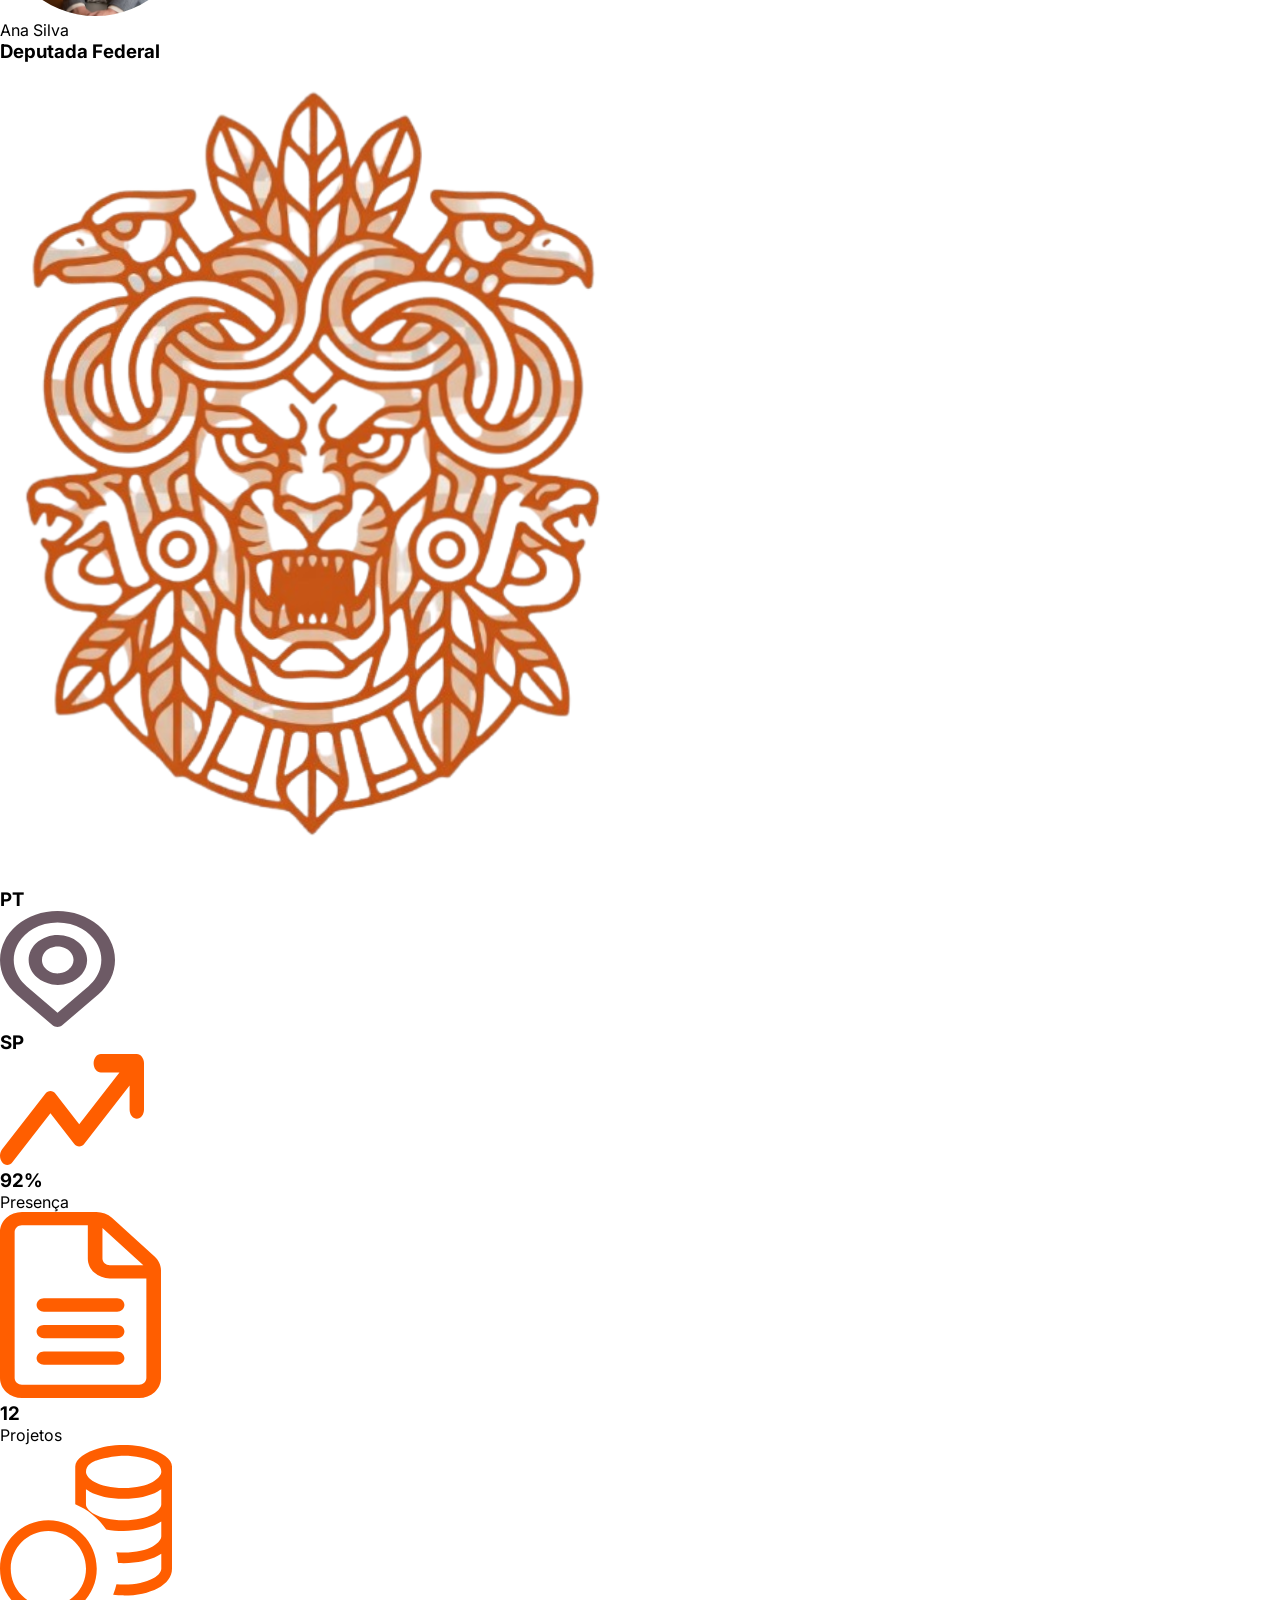
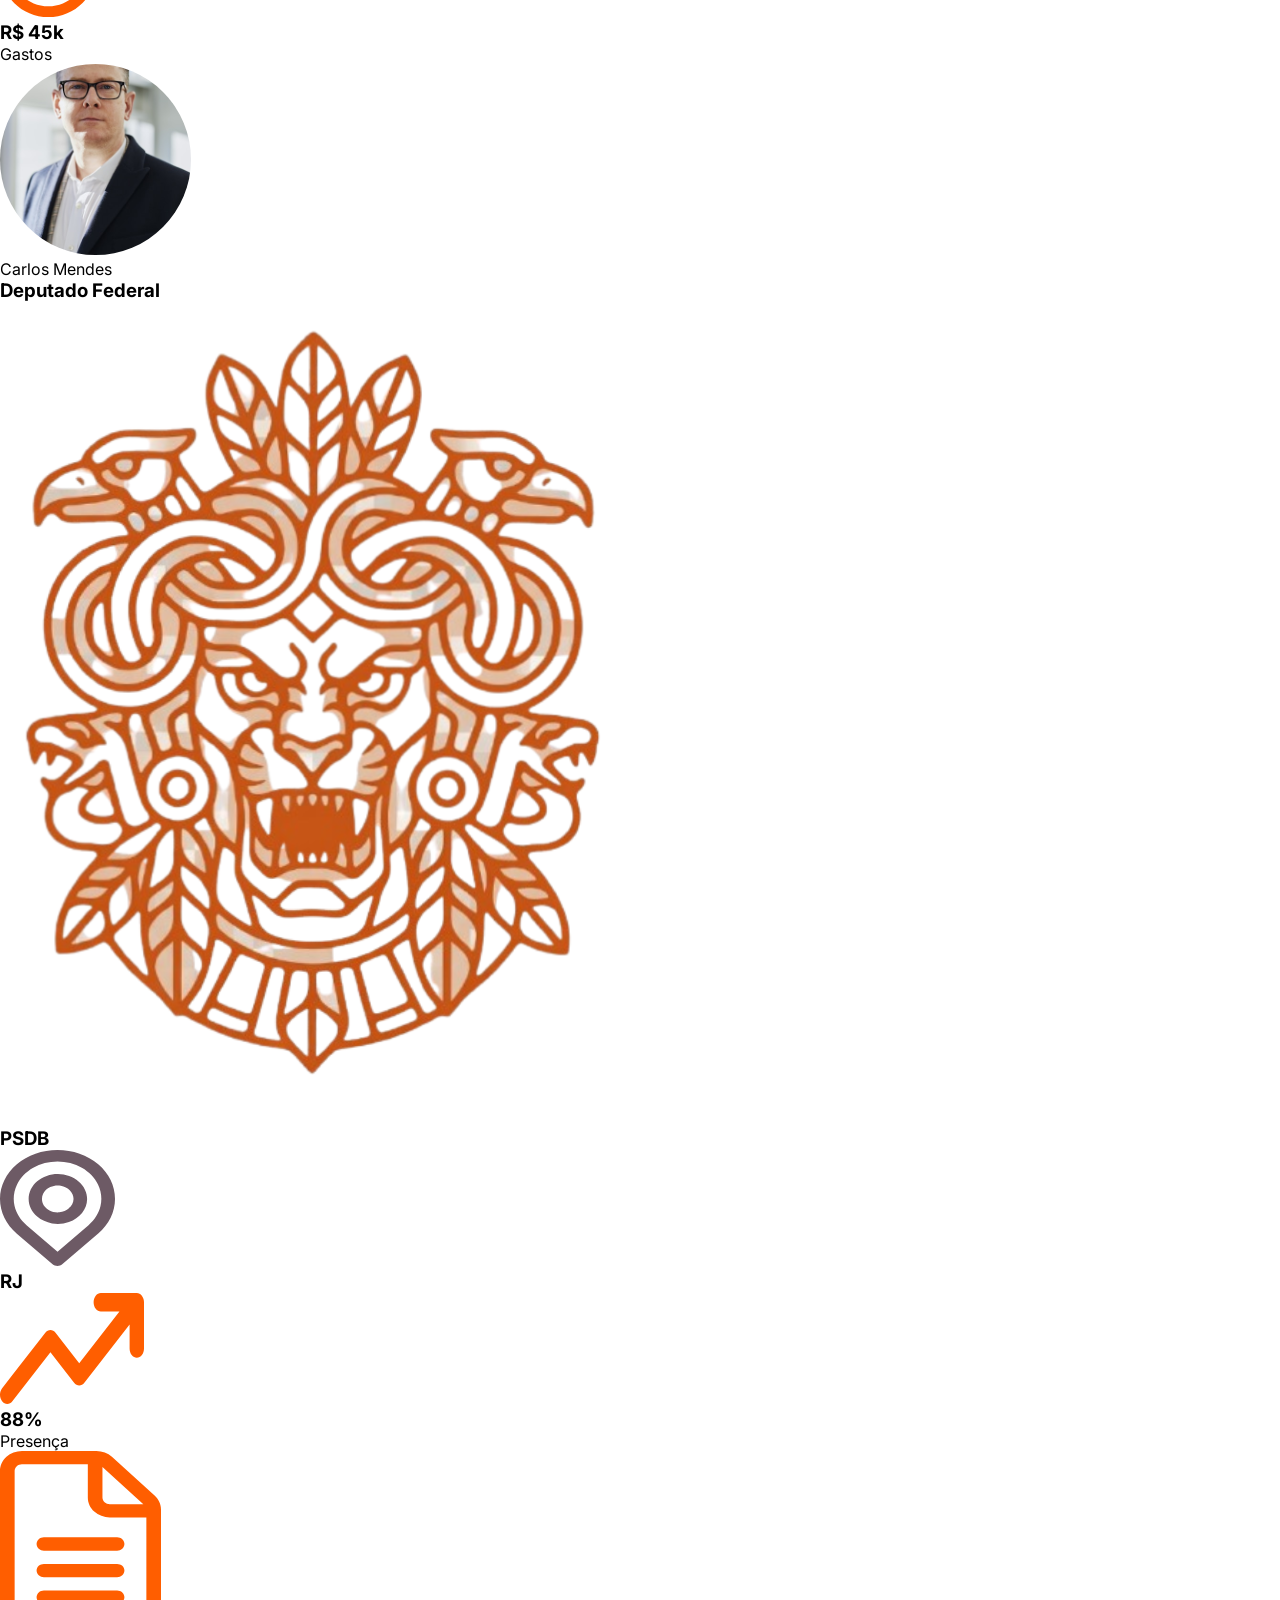
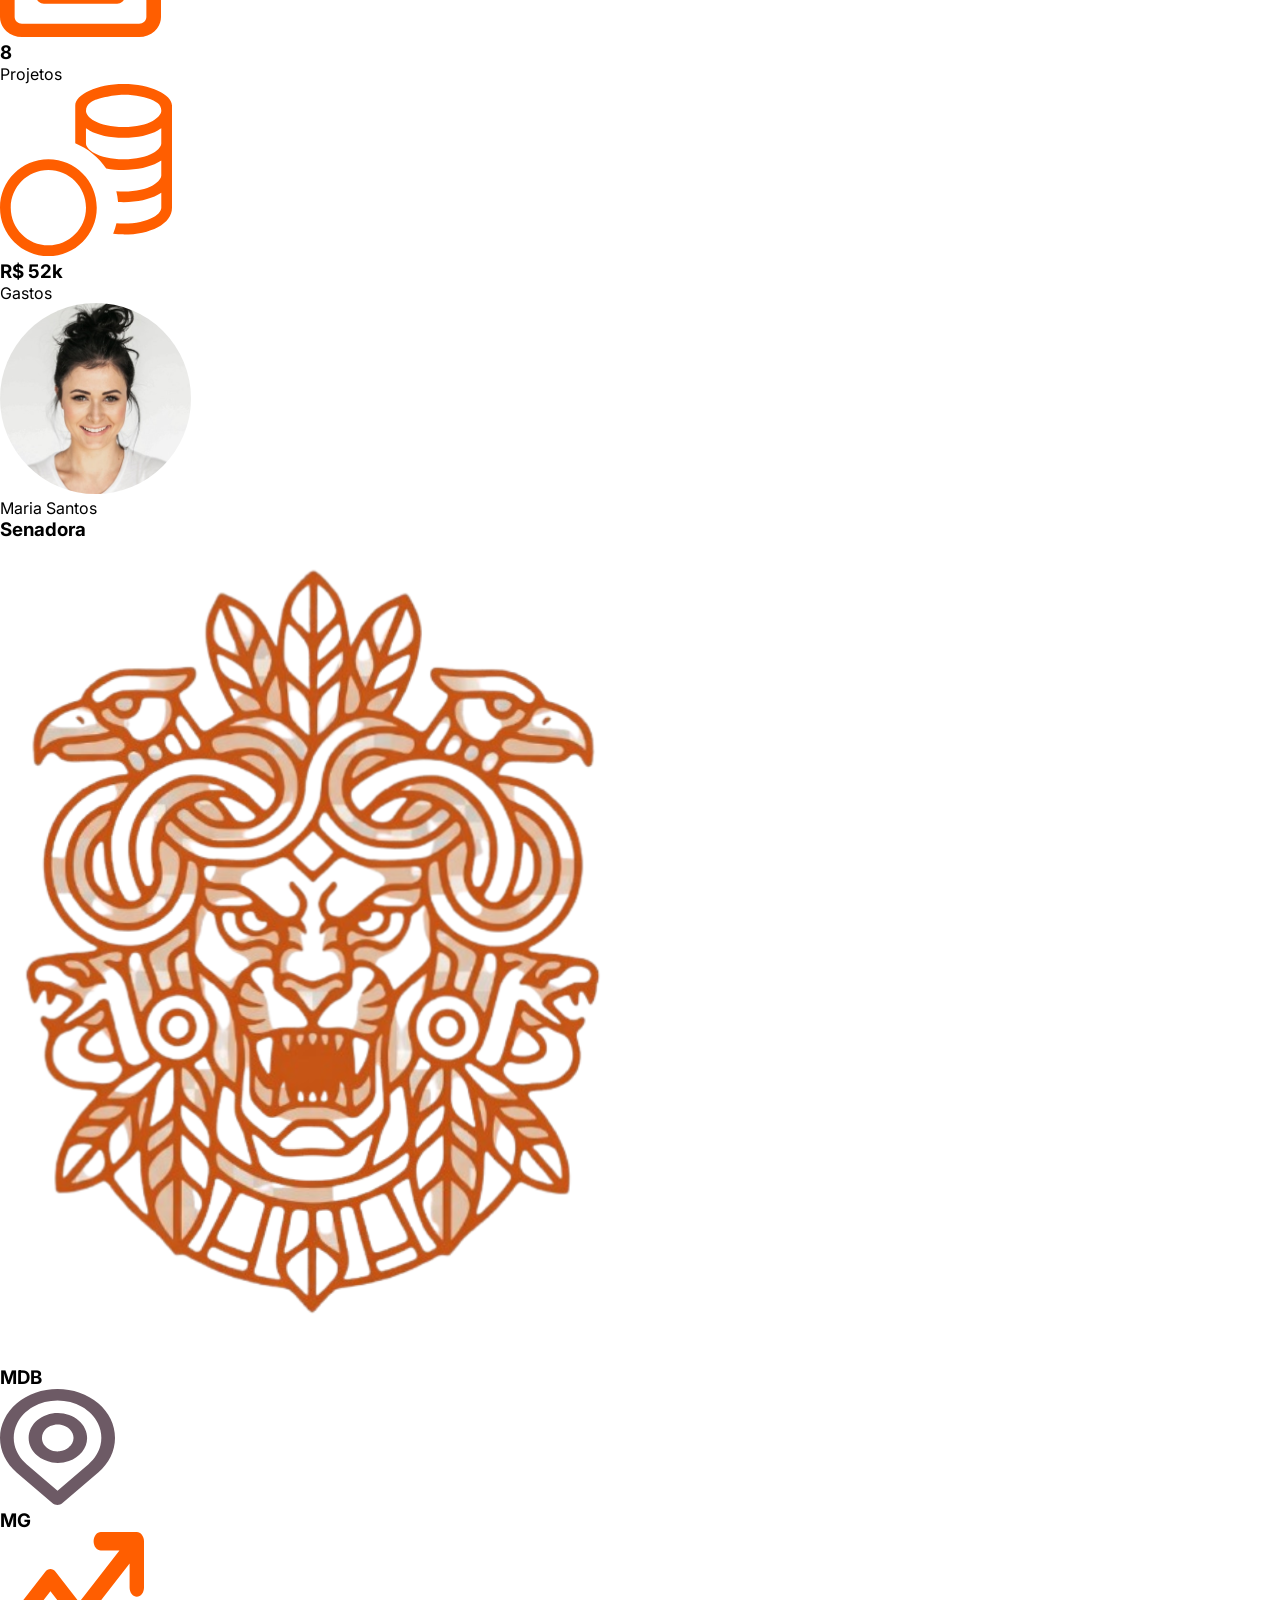
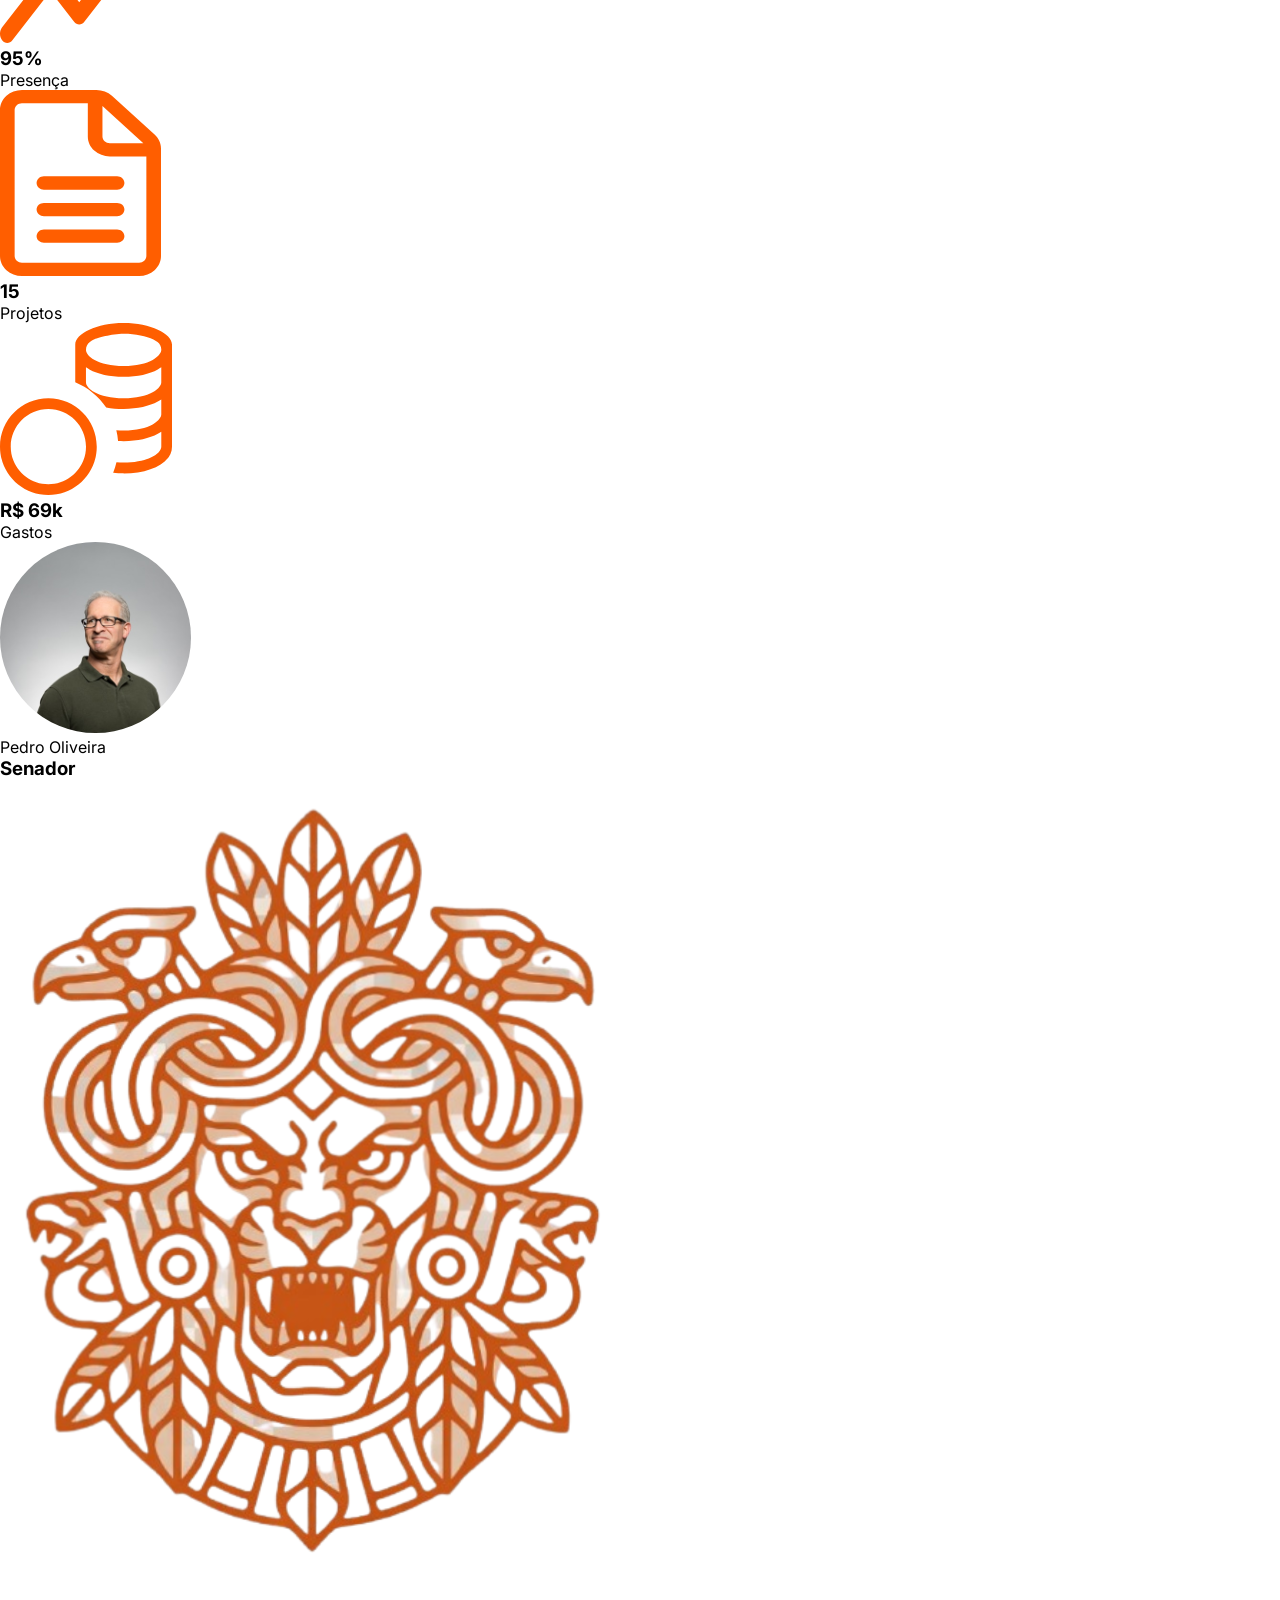
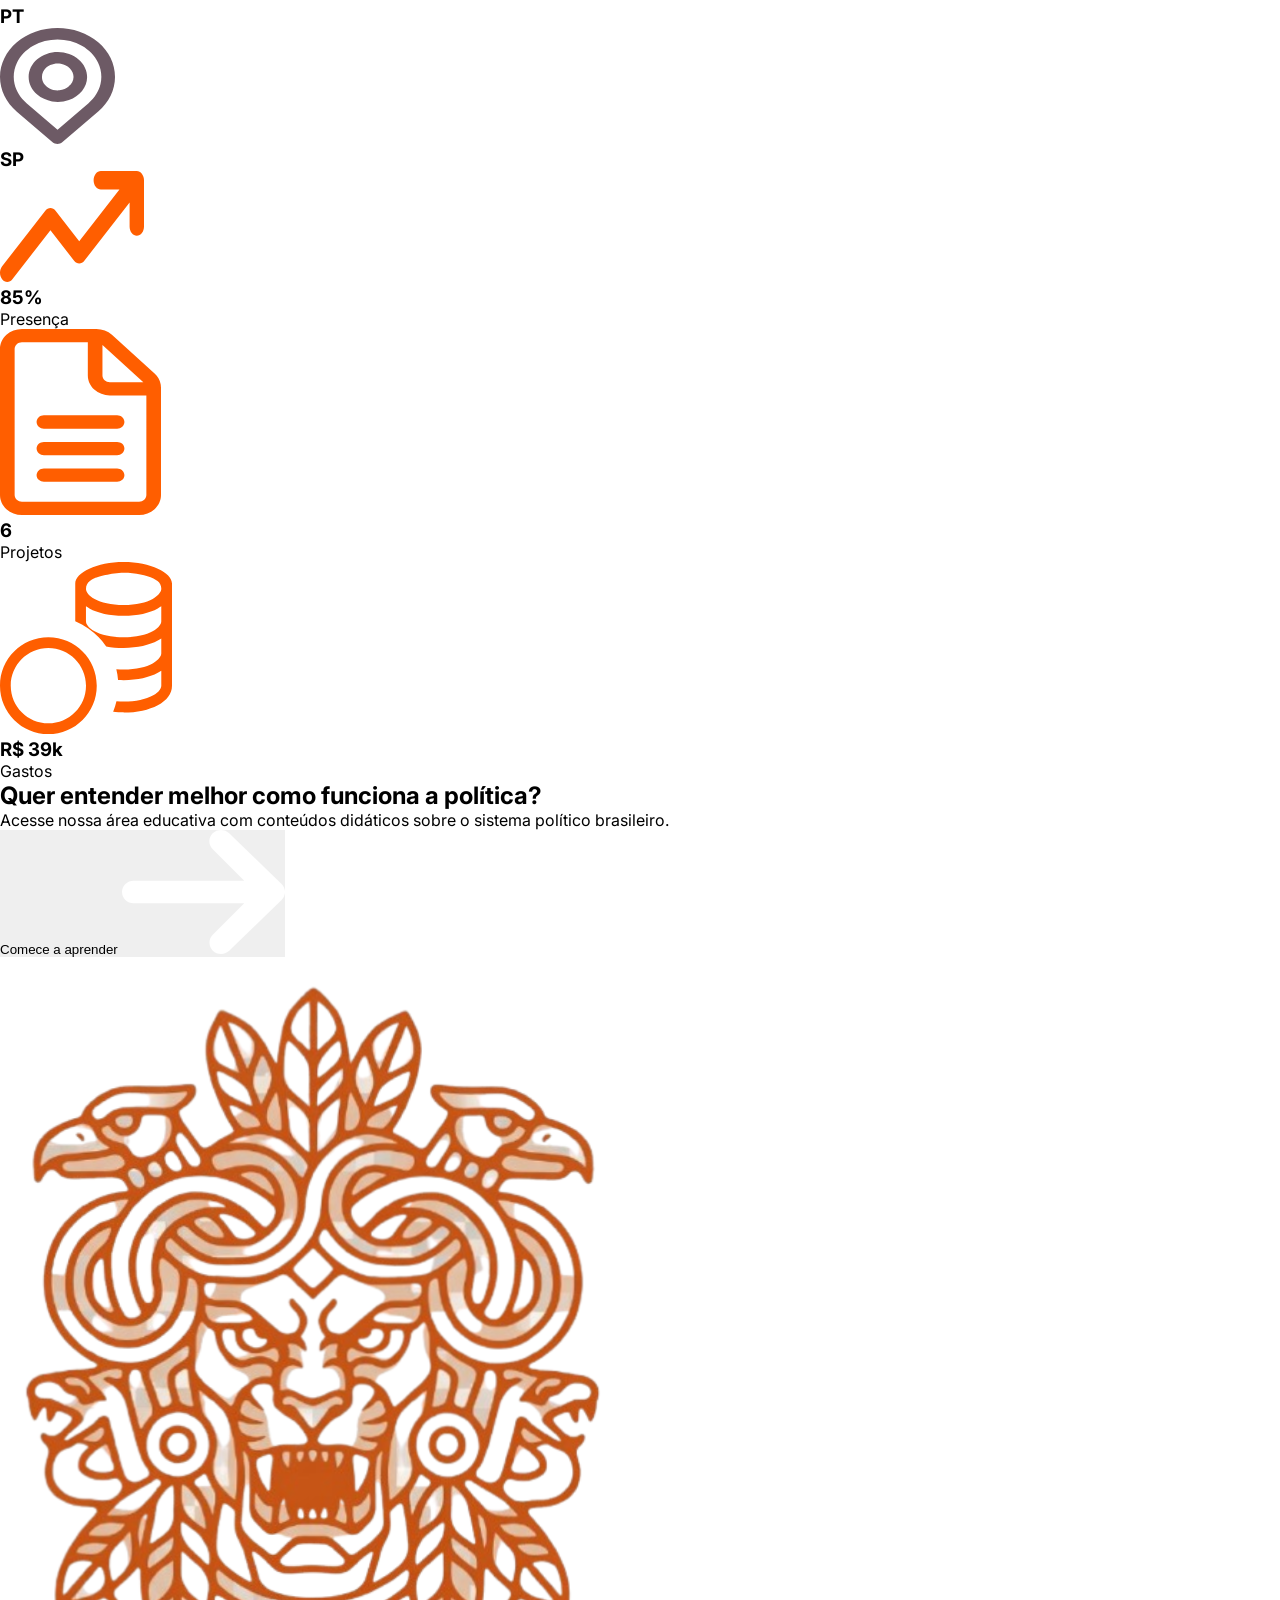
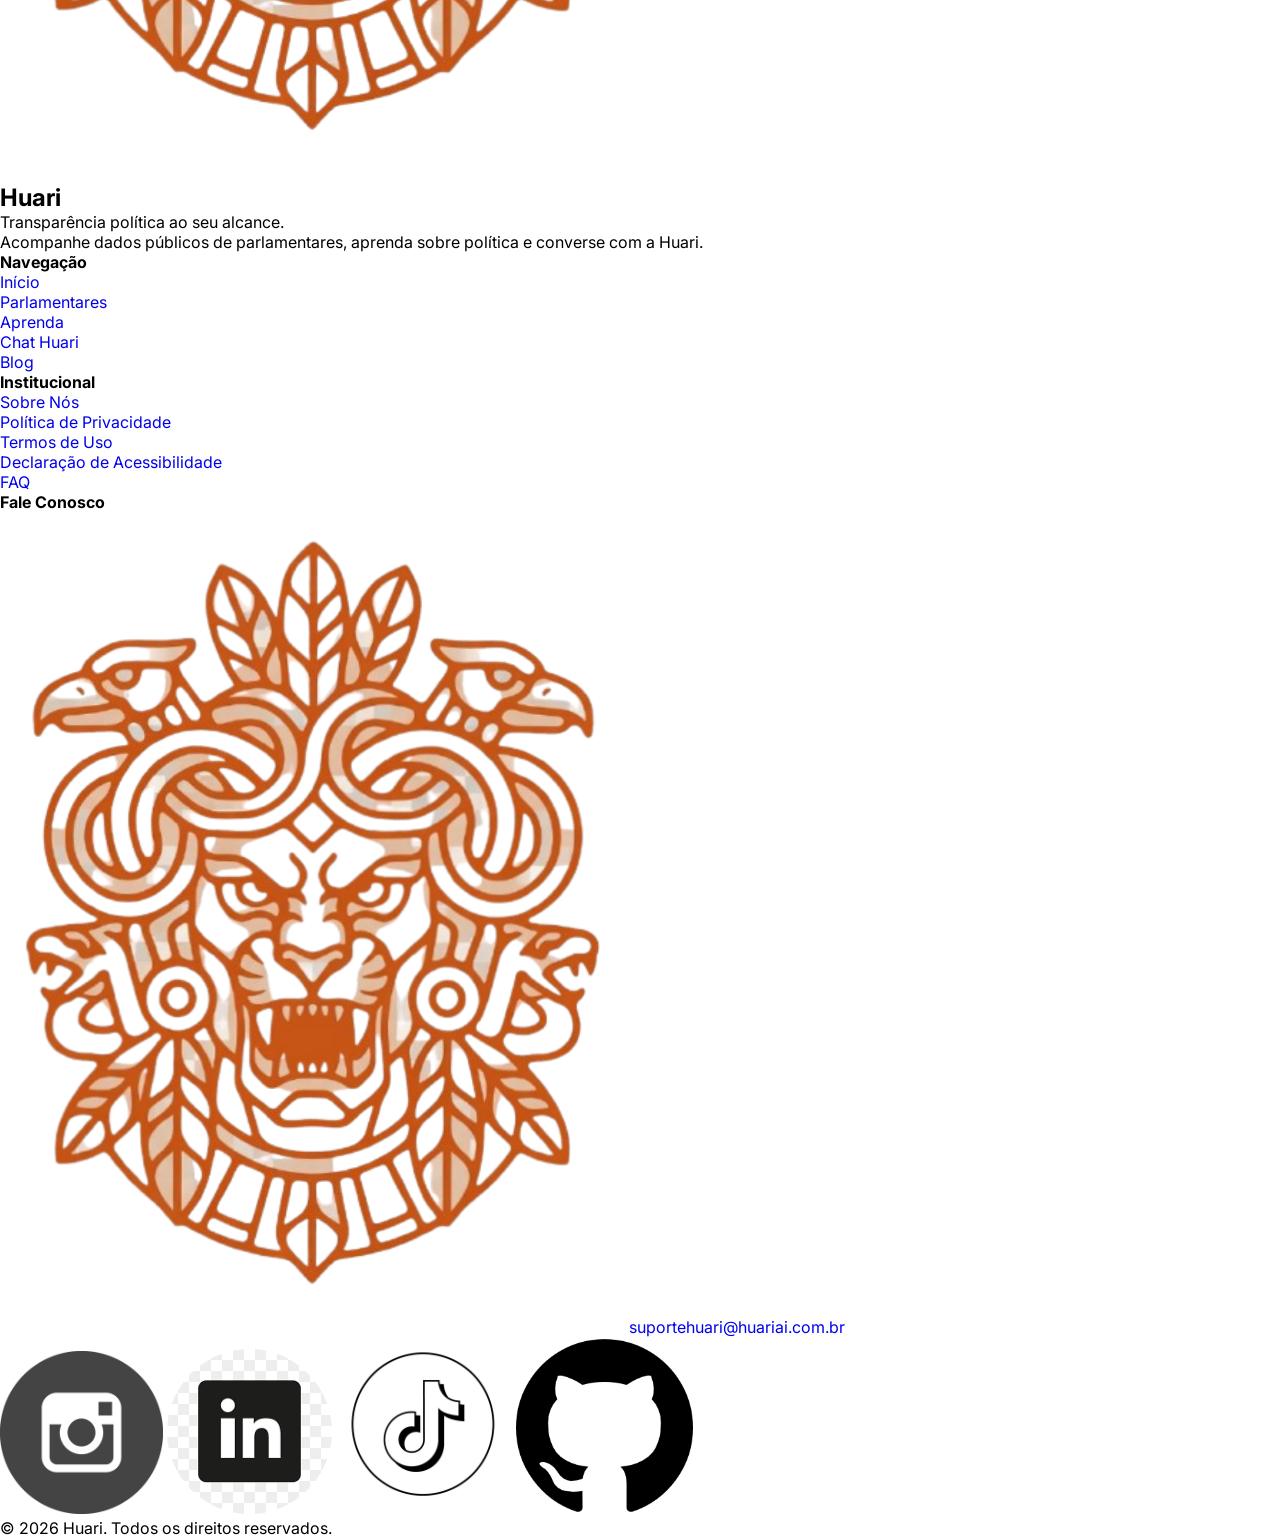
==== commit defc0cdb: "reconstrução header e style header, rename da pasta styleIndex para Index.css." ====
--- a/index.html
+++ b/index.html
@@ -11,30 +11,50 @@
         href="https://fonts.googleapis.com/css2?family=Inter:ital,opsz,wght@0,14..32,100..900;1,14..32,100..900&display=swap"
         rel="stylesheet">
     <link rel="shortcut icon" href="./src/assets/logos/logo.svg" type="image/x-icon">
-    <link rel="stylesheet" href="./src/styles/global.css">
-    <link rel="stylesheet" href="./src/styles/style.css">
+    <link rel="stylesheet" href="./src/styles/styleIndex/globalIndex.css">
 </head>
 
 <body>
-
+    
     <header>
-
-        <div class="navbar">
-
-            <div class="navbar-logo">
-                <img src="./src/assets/logos/logo.svg" alt="Logo Huari">
+        <section>
+            <div class="logo">
+                <img src="./src/assets/icons/Logo-huari-orange.svg" alt="Logo Huari laranja">
                 <h2>Huari</h2>
             </div>
-            <div class="navbar-btns">
-                <a href="index.html"><button> <img src="./src/assets/icons/house-gray.svg" alt="">Inicio</button></a>
-                <a href="parlamentares.html"><button> <img src="./src/assets/icons/people-gray.svg" alt="">Parlamentares</button></a>
-                <a href="aprenda.html"><button> <img src="./src/assets/icons/book-gray.svg" alt="">Aprenda</button></a>
-                <a href="chat.html"><button> <img src="./src/assets/icons/message-gray.svg" alt="">Chat Huari</button></a>
-                <a href="login.html"><button> <img src="./src/assets/icons/bxs_door-gray-open.svg"alt="">Login</button></a>
-            </div>
-
-        </div>
-
+            <nav class="header-nav">
+                <a href="#">
+                    <svg width="28" height="28" viewBox="0 0 28 28" fill="none" xmlns="http://www.w3.org/2000/svg">
+                        <path d="M25.2681 11.2685C25.2681 11.0443 25.224 10.8223 25.1382 10.6151C25.0524 10.408 24.9266 10.2198 24.7681 10.0612C24.6095 9.9027 24.4213 9.77695 24.2142 9.69115C24.007 9.60535 23.785 9.56119 23.5608 9.56119C23.3366 9.56119 23.1146 9.60535 22.9075 9.69115C22.7003 9.77695 22.5121 9.9027 22.3536 10.0612C22.195 10.2198 22.0693 10.408 21.9835 10.6151C21.8977 10.8223 21.8535 11.0443 21.8535 11.2685H25.2681ZM6.14647 11.2685C6.14647 10.8157 5.96659 10.3814 5.64641 10.0612C5.32624 9.74106 4.89198 9.56119 4.43918 9.56119C3.98638 9.56119 3.55212 9.74106 3.23194 10.0612C2.91176 10.3814 2.73189 10.8157 2.73189 11.2685H6.14647ZM25.0851 15.2076C25.4053 15.5278 25.8396 15.7077 26.2925 15.7077C26.7453 15.7077 27.1797 15.5278 27.4999 15.2076C27.8201 14.8873 28 14.453 28 14.0002C28 13.5473 27.8201 13.113 27.4999 12.7928L25.0851 15.2076ZM14 1.70762L15.2074 0.500215C15.0489 0.34163 14.8606 0.215831 14.6535 0.130003C14.4463 0.0441754 14.2242 0 14 0C13.7758 0 13.5537 0.0441754 13.3465 0.130003C13.1394 0.215831 12.9511 0.34163 12.7926 0.500215L14 1.70762ZM0.500119 12.7928C0.179898 13.113 0 13.5473 0 14.0002C0 14.453 0.179898 14.8873 0.500119 15.2076C0.820341 15.5278 1.25465 15.7077 1.70751 15.7077C2.16038 15.7077 2.59469 15.5278 2.91491 15.2076L0.500119 12.7928ZM7.17084 28H20.8292V24.5854H7.17084V28ZM25.2681 23.561V11.2685H21.8535V23.561H25.2681ZM6.14647 23.561V11.2685H2.73189V23.561H6.14647ZM27.4999 12.7928L15.2074 0.500215L12.7926 2.91502L25.0851 15.2076L27.4999 12.7928ZM12.7926 0.500215L0.500119 12.7928L2.91491 15.2076L15.2074 2.91502L12.7926 0.500215ZM20.8292 28C22.0064 28 23.1355 27.5323 23.968 26.6999C24.8004 25.8674 25.2681 24.7383 25.2681 23.561H21.8535C21.8535 23.8327 21.7456 24.0933 21.5535 24.2854C21.3614 24.4775 21.1008 24.5854 20.8292 24.5854V28ZM7.17084 24.5854C6.89916 24.5854 6.63861 24.4775 6.4465 24.2854C6.25439 24.0933 6.14647 23.8327 6.14647 23.561H2.73189C2.73189 24.7383 3.19956 25.8674 4.03203 26.6999C4.86449 27.5323 5.99356 28 7.17084 28V24.5854Z" fill="currentColor"/>    
+                    </svg> 
+                    Inicio
+                </a>
+                <a href="#">
+                    <svg width="28" height="28" viewBox="0 0 28 28" fill="none" xmlns="http://www.w3.org/2000/svg">
+                        <path fill-rule="evenodd" clip-rule="evenodd" d="M19.9394 6.04545C20.3895 6.04545 20.8211 5.86347 21.1393 5.53955C21.4576 5.21562 21.6364 4.77628 21.6364 4.31818C21.6364 3.86008 21.4576 3.42074 21.1393 3.09682C20.8211 2.77289 20.3895 2.59091 19.9394 2.59091C19.4893 2.59091 19.0577 2.77289 18.7395 3.09682C18.4212 3.42074 18.2424 3.86008 18.2424 4.31818C18.2424 4.77628 18.4212 5.21562 18.7395 5.53955C19.0577 5.86347 19.4893 6.04545 19.9394 6.04545ZM19.9394 8.63636C21.0646 8.63636 22.1436 8.18141 22.9392 7.3716C23.7348 6.56178 24.1818 5.46343 24.1818 4.31818C24.1818 3.17293 23.7348 2.07458 22.9392 1.26477C22.1436 0.45495 21.0646 0 19.9394 0C18.8142 0 17.7352 0.45495 16.9395 1.26477C16.1439 2.07458 15.697 3.17293 15.697 4.31818C15.697 5.46343 16.1439 6.56178 16.9395 7.3716C17.7352 8.18141 18.8142 8.63636 19.9394 8.63636ZM16.1212 19V15.5455C16.1212 14.2857 15.6295 13.0775 14.7544 12.1867C13.8792 11.2959 12.6922 10.7955 11.4545 10.7955H4.66667C3.42899 10.7955 2.242 11.2959 1.36683 12.1867C0.491665 13.0775 0 14.2857 0 15.5455V19H2.54545V15.5455C2.54545 14.3536 3.49576 13.3864 4.66667 13.3864H11.4545C12.6255 13.3864 13.5758 14.3536 13.5758 15.5455V19H16.1212ZM28 15.5455V19H25.4545V15.5455C25.4545 14.3536 24.5042 13.3864 23.3333 13.3864H19.0909V10.7955H23.3333C24.571 10.7955 25.758 11.2959 26.6332 12.1867C27.5083 13.0775 28 14.2857 28 15.5455ZM9.75758 4.31818C9.75758 4.77628 9.57879 5.21562 9.26054 5.53955C8.9423 5.86347 8.51067 6.04545 8.06061 6.04545C7.61054 6.04545 7.17891 5.86347 6.86067 5.53955C6.54242 5.21562 6.36364 4.77628 6.36364 4.31818C6.36364 3.86008 6.54242 3.42074 6.86067 3.09682C7.17891 2.77289 7.61054 2.59091 8.06061 2.59091C8.51067 2.59091 8.9423 2.77289 9.26054 3.09682C9.57879 3.42074 9.75758 3.86008 9.75758 4.31818ZM12.303 4.31818C12.303 5.46343 11.8561 6.56178 11.0605 7.3716C10.2648 8.18141 9.18577 8.63636 8.06061 8.63636C6.93545 8.63636 5.85637 8.18141 5.06076 7.3716C4.26515 6.56178 3.81818 5.46343 3.81818 4.31818C3.81818 3.17293 4.26515 2.07458 5.06076 1.26477C5.85637 0.45495 6.93545 0 8.06061 0C9.18577 0 10.2648 0.45495 11.0605 1.26477C11.8561 2.07458 12.303 3.17293 12.303 4.31818Z" fill="currentColor"/>
+                    </svg>
+                    Parlamentares
+                </a>
+                <a href="./aprenda.html">
+                    <svg xmlns="http://www.w3.org/2000/svg" width="30" height="30" viewBox="0 0 30 30" fill="none">
+                        <path d="M15 27.0877C15 27.0877 15 21.4156 19.6662 21.4156H29V1H19.6662C17.1 1 15 3.55025 15 6.67043C15 3.55195 12.9 1 10.3338 1H1V21.4156H10.3912C15 21.4156 15 27.0877 15 27.0877ZM15 6.67043V27.0877M17.625 29C17.9171 28.2648 18.3722 27.6432 18.939 27.205C19.5059 26.7668 20.162 26.5294 20.8338 26.5195H27.6M12.375 29C12.0882 28.2598 11.6344 27.6338 11.0664 27.1947C10.4984 26.7556 9.83942 26.5214 9.1662 26.5195H2.4" stroke="currentColor" stroke-width="2" stroke-miterlimit="10" stroke-linecap="round" stroke-linejoin="round"/>
+                    </svg>
+                    Aprenda
+                </a>
+                <a href="#">
+                    <svg xmlns="http://www.w3.org/2000/svg" width="28" height="30" viewBox="0 0 28 30" fill="none">
+                        <path d="M4.75556 27.3452L6.95689 25.3279L6.97133 25.3147C7.43067 24.8927 7.66322 24.6809 7.92178 24.5303C8.15385 24.3946 8.39845 24.2964 8.65556 24.2357C8.943 24.1678 9.242 24.1678 9.84289 24.1678H22.3821C23.997 24.1678 24.8059 24.1678 25.4227 23.8071C25.9662 23.4898 26.4081 22.9835 26.6851 22.3608C27 21.6525 27 20.7258 27 18.879V6.29054C27 4.44043 27 3.51371 26.6851 2.80709C26.4078 2.18411 25.9653 1.67778 25.4212 1.36076C24.8044 1 23.9956 1 22.3778 1H5.62222C4.00444 1 3.19556 1 2.57733 1.36076C2.03378 1.67806 1.59185 2.18436 1.31489 2.80709C1 3.51537 1 4.44208 1 6.29551V25.2782C1 27.0423 1 27.9243 1.31489 28.3761C1.45029 28.5709 1.62232 28.7282 1.81814 28.8362C2.01397 28.9442 2.22855 29.0002 2.44589 29C2.95144 29 3.55233 28.4473 4.75556 27.3452Z" stroke="currentColor" stroke-width="2" stroke-linecap="round" stroke-linejoin="round"/>
+                    </svg>
+                    Chat Huari
+                </a>
+                <a href="#">
+                    <svg xmlns="http://www.w3.org/2000/svg" width="28" height="32" viewBox="0 0 28 32" fill="none">
+                        <path d="M1 30C0.734784 30 0.48043 30.1053 0.292893 30.2929C0.105357 30.4804 0 30.7348 0 31C0 31.2652 0.105357 31.5196 0.292893 31.7071C0.48043 31.8946 0.734784 32 1 32H27C27.2652 32 27.5196 31.8946 27.7071 31.7071C27.8946 31.5196 28 31.2652 28 31C28 30.7348 27.8946 30.4804 27.7071 30.2929C27.5196 30.1053 27.2652 30 27 30H24V4.99987C24 4.20422 23.6839 3.44115 23.1213 2.87854C22.5587 2.31593 21.7956 1.99986 21 1.99986H20V0.999853C20 0.856714 19.9692 0.715248 19.9098 0.585016C19.8504 0.454784 19.7638 0.338822 19.6557 0.244968C19.5476 0.151114 19.4206 0.0815546 19.2834 0.0409921C19.1461 0.000429599 19.0017 -0.0101908 18.86 0.00984861L4.86 2.00986C4.62144 2.04359 4.40307 2.16232 4.24507 2.34421C4.08706 2.5261 4.00004 2.75893 4 2.99986V30H1ZM20 3.99987H21C21.2652 3.99987 21.5196 4.10523 21.7071 4.29276C21.8946 4.4803 22 4.73465 22 4.99987V30H20V3.99987ZM15 19.9999C14.448 19.9999 14 19.1039 14 17.9999C14 16.8959 14.448 15.9999 15 15.9999C15.552 15.9999 16 16.8959 16 17.9999C16 19.1039 15.552 19.9999 15 19.9999Z" fill="currentColor"/>
+                    </svg>
+                    Login
+                </a>
+            </nav>
+        </section>
     </header>
 
     <main class="main-1">
--- a/src/styles/styleIndex/globalIndex.css
+++ b/src/styles/styleIndex/globalIndex.css
@@ -0,0 +1,87 @@
+@import "./header.css";
+@import "./cta.css";
+@import "./estatisticas.css";
+@import "./grafico.css";
+@import "./parlamentar.css";
+@import "./aprendizado.css";
+@import "./footer.css";
+
+@import "./aprendaStyles.css";
+
+/* 
+* {
+    padding: 0;
+    margin: 0;
+    box-sizing: border-box;
+    background: none;
+    text-decoration: none;
+    border: none;
+    font-family: "Inter", sans-serif;
+    font-size: 16px;
+    color: #000000;
+    font-weight: 400; 
+}
+*/
+
+* {
+    margin: 0;
+    padding: 0;
+    box-sizing: border-box;
+    text-decoration: none;
+    border: none;
+}
+
+body {
+    font-family: "Inter", sans-serif;
+    font-size: 16px;
+    color: #000000;
+    font-weight: 400;
+    background-color: #ffffff;
+}
+
+:root {
+
+    /*========= CORES PRIMARIAS  =========*/
+
+    --primaria-laranja: #FF5E00;
+    --primaria-bordor: #9F2D00;
+    --secondary: #FFE5D6;
+
+    /*========= CORES NEUTRAS =========*/
+
+    
+    --gray: #F2F2F2;
+    --gray-dark: #9E9E9E;
+    
+
+    --neutra-gray: #6D5A65;
+    --light-gray: #F2F2F2;
+    --neutra-white: #ffffff;
+    --neutra-black: #000000;
+
+    /*========= TEXTO CORES =========*/
+
+
+    --text-color-primary: #FF5E00;
+    --text-color-white: #FFFFFF;
+    --text-color-gray: #F2F2F2;
+    --text-color-gray-dark: #9E9E9E;
+    --text-color-black: #000000;
+
+    /*========= ESTILOS DE SIZE =========*/
+
+    --fs-h1: 64px;
+    --fs-h1-bold: 64px;
+    --fs-h2: 24px;
+    --fs-h2-bold: 24px;
+    --fs-button: 20px;
+    --fs-link: 18px;
+    --fs-p: 18px;
+    --fs-p-small: 12px;
+
+    /*========= PESOS DE FONTE (WEIGHT) =========*/
+
+    --fw-regular: 400;
+    --fw-semibold: 600;
+    --fw-bold: 700;
+}
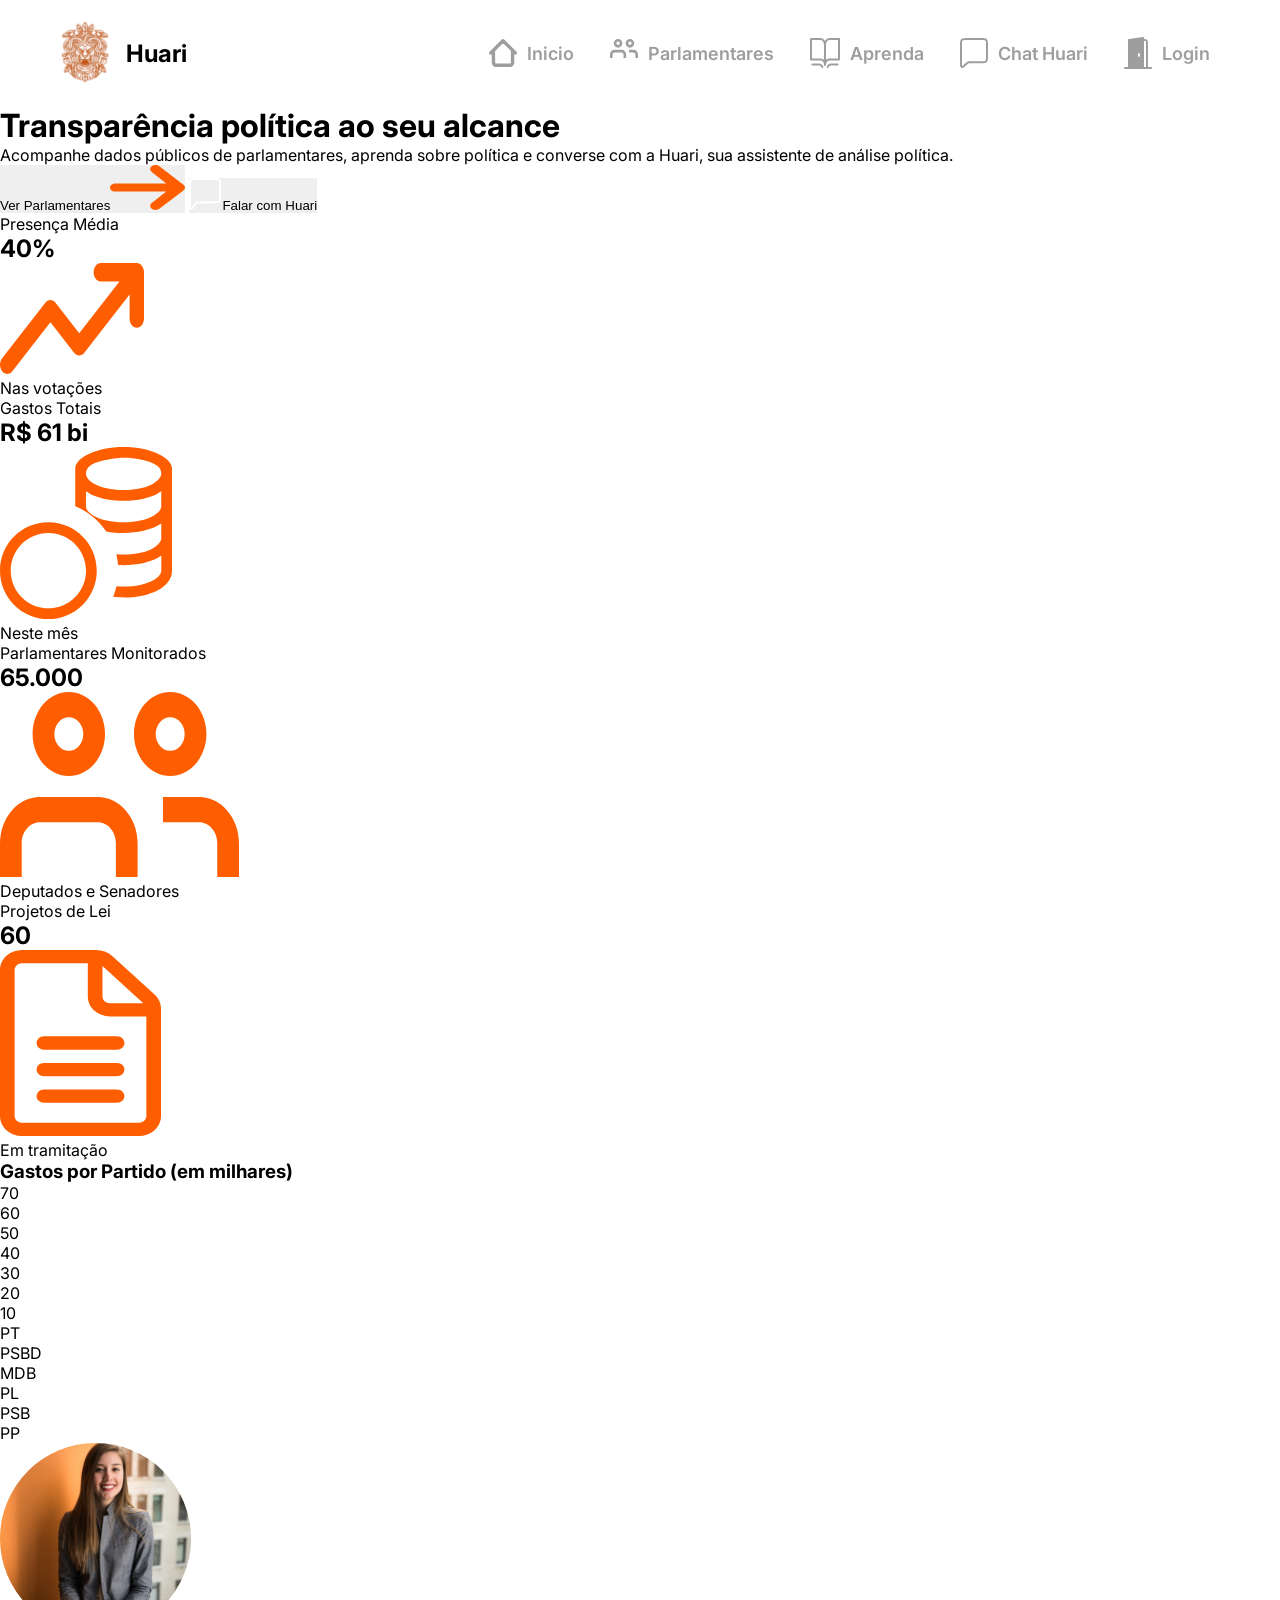
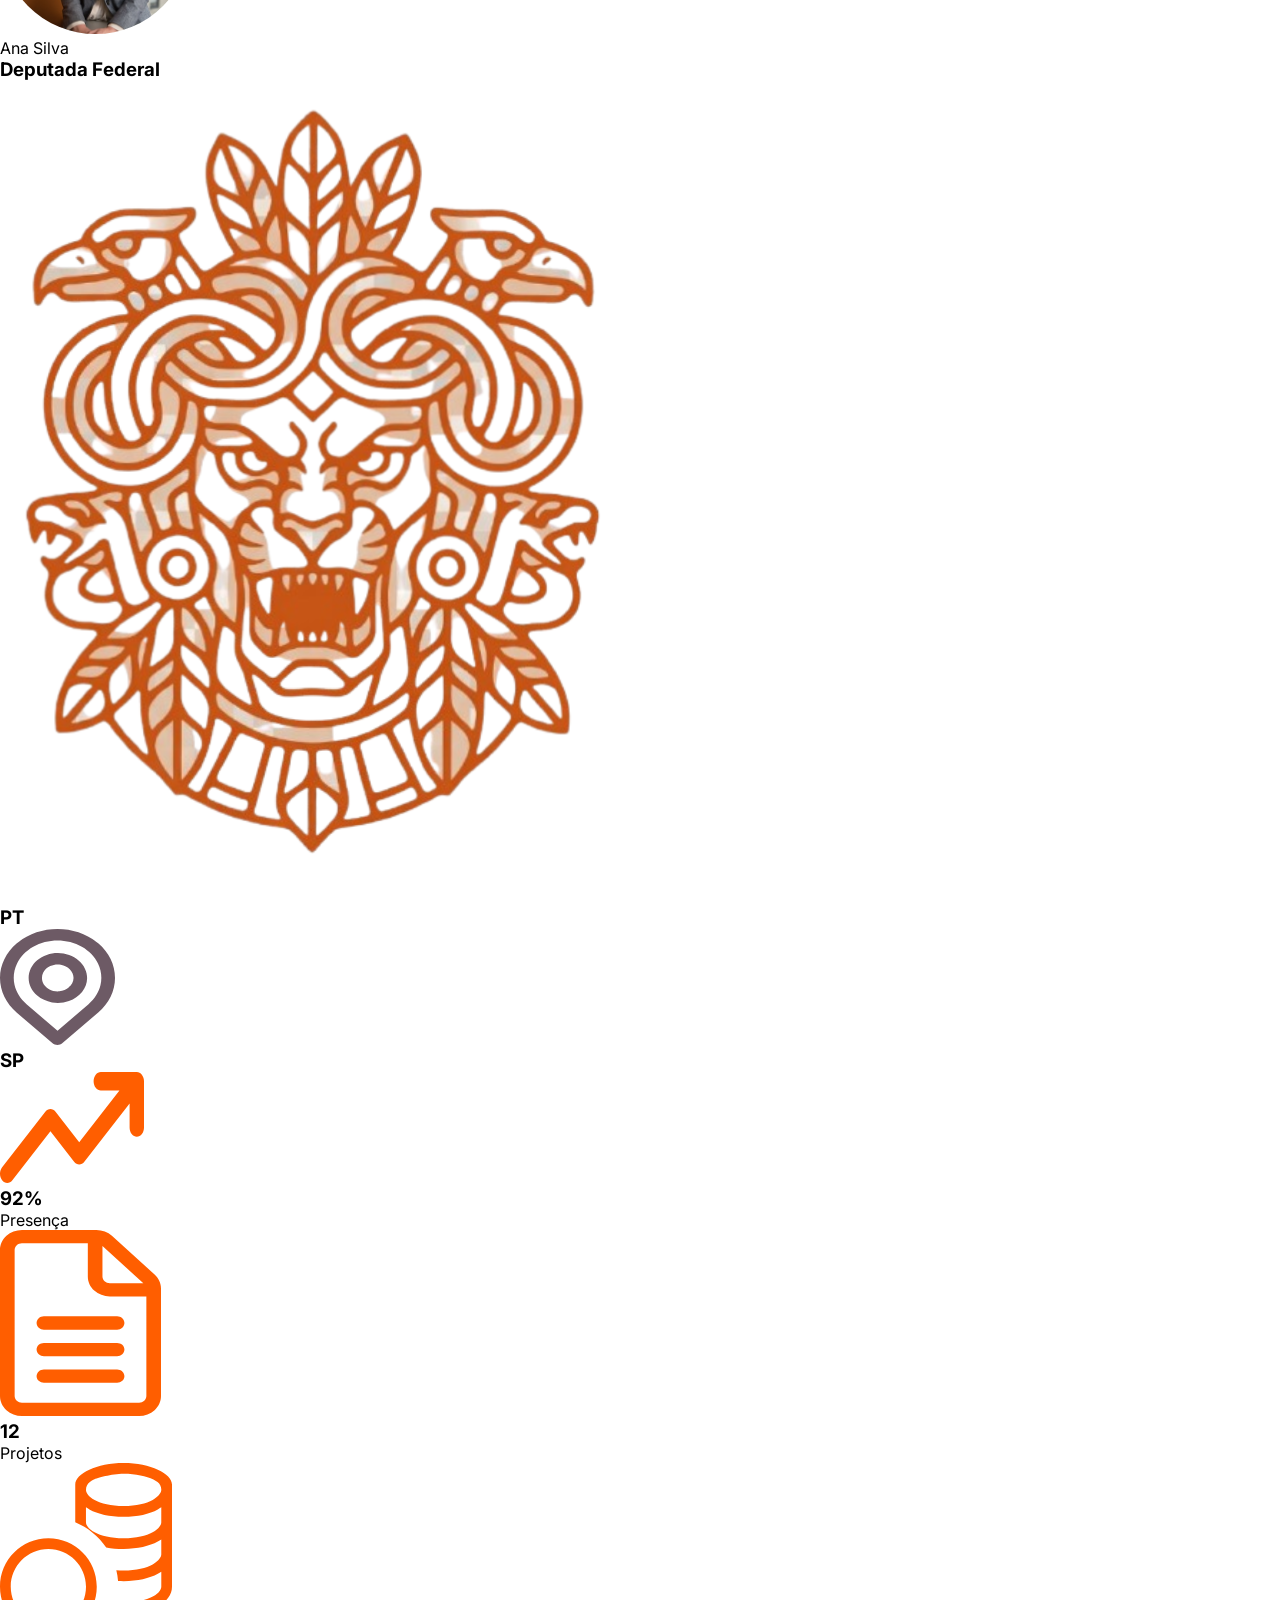
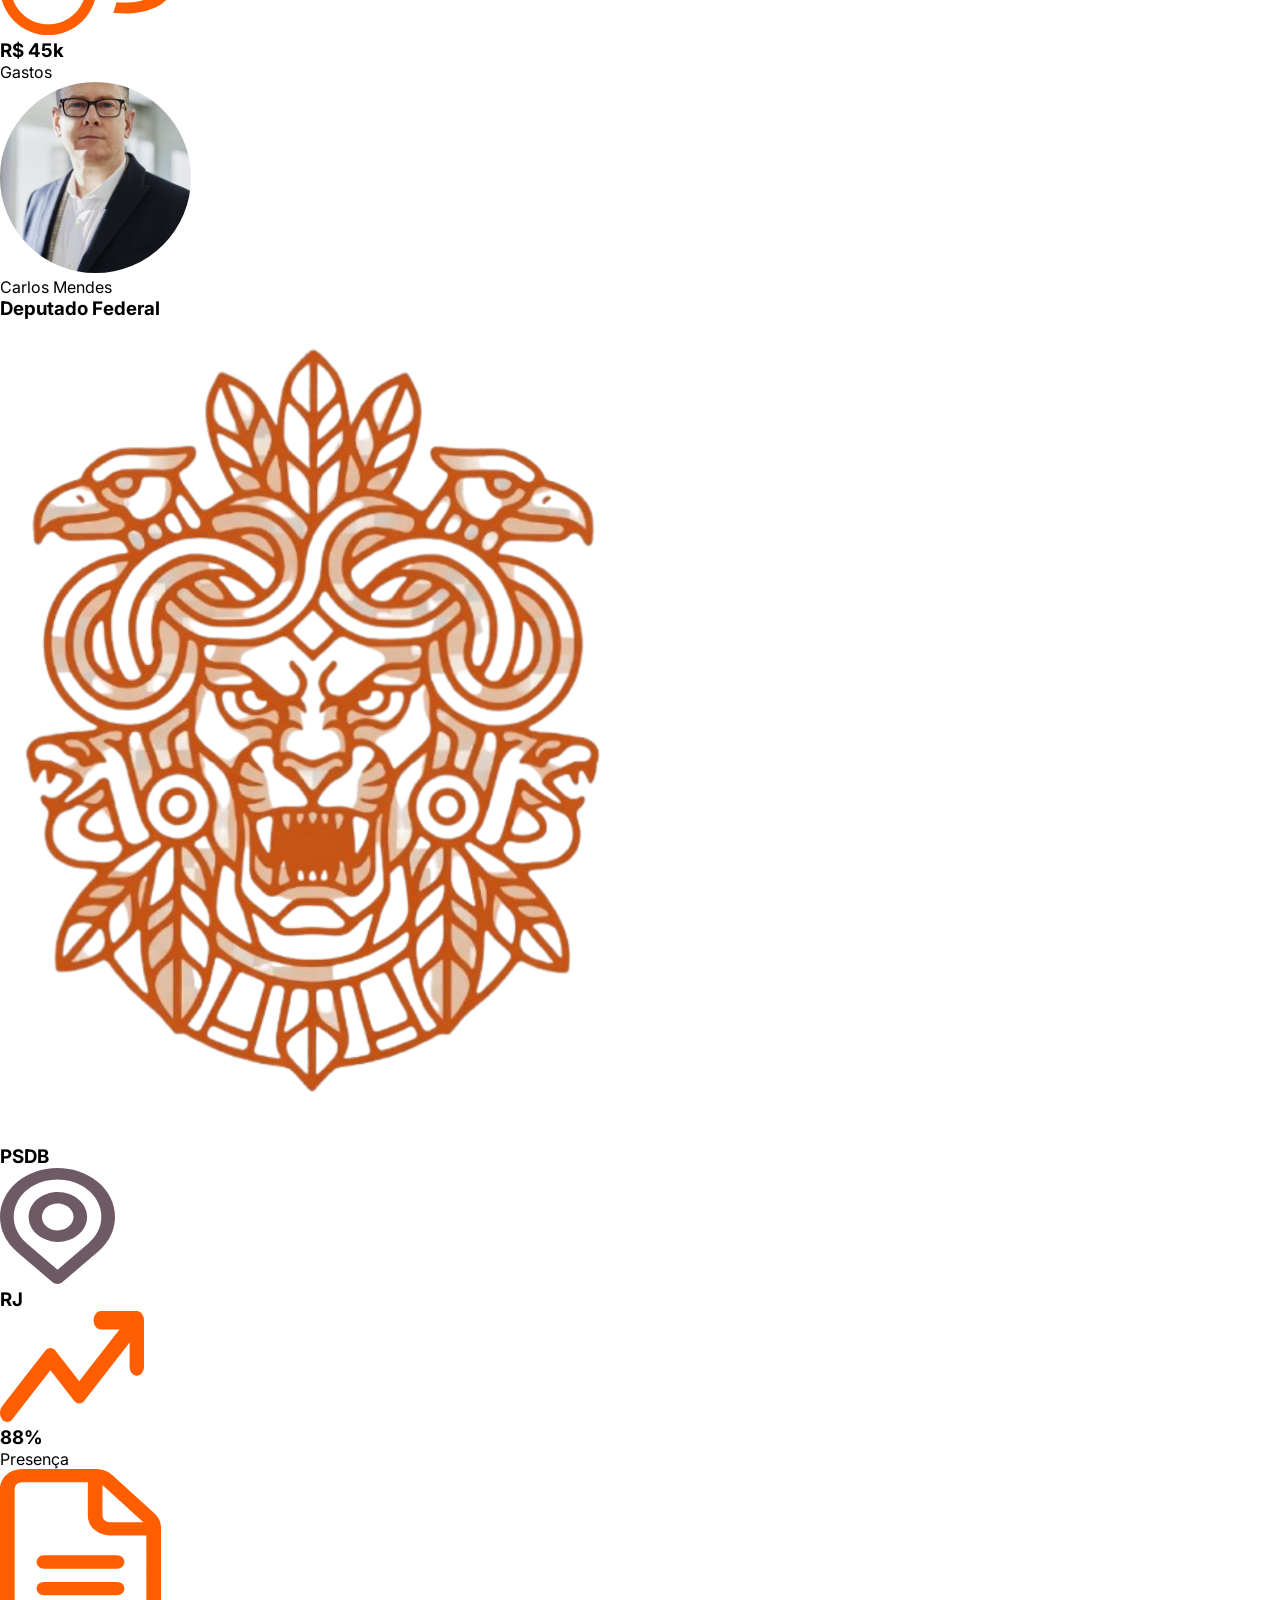
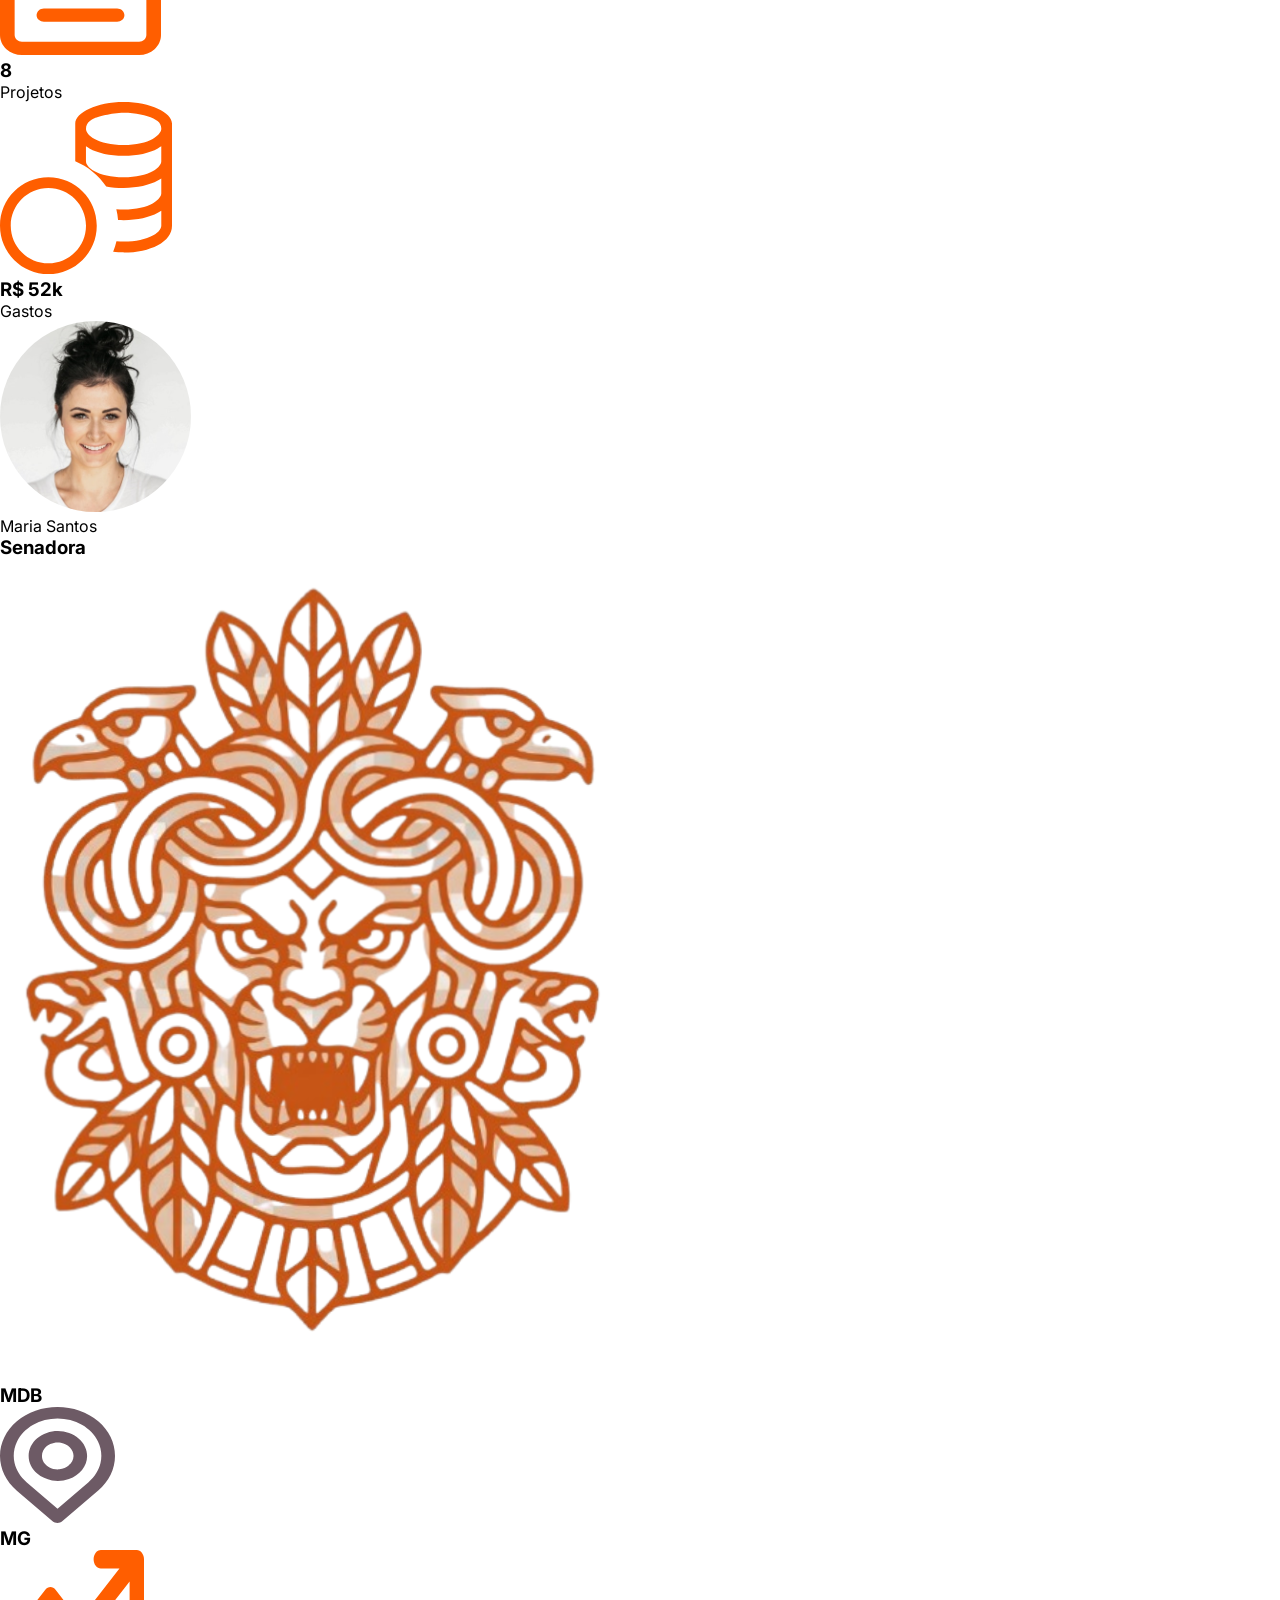
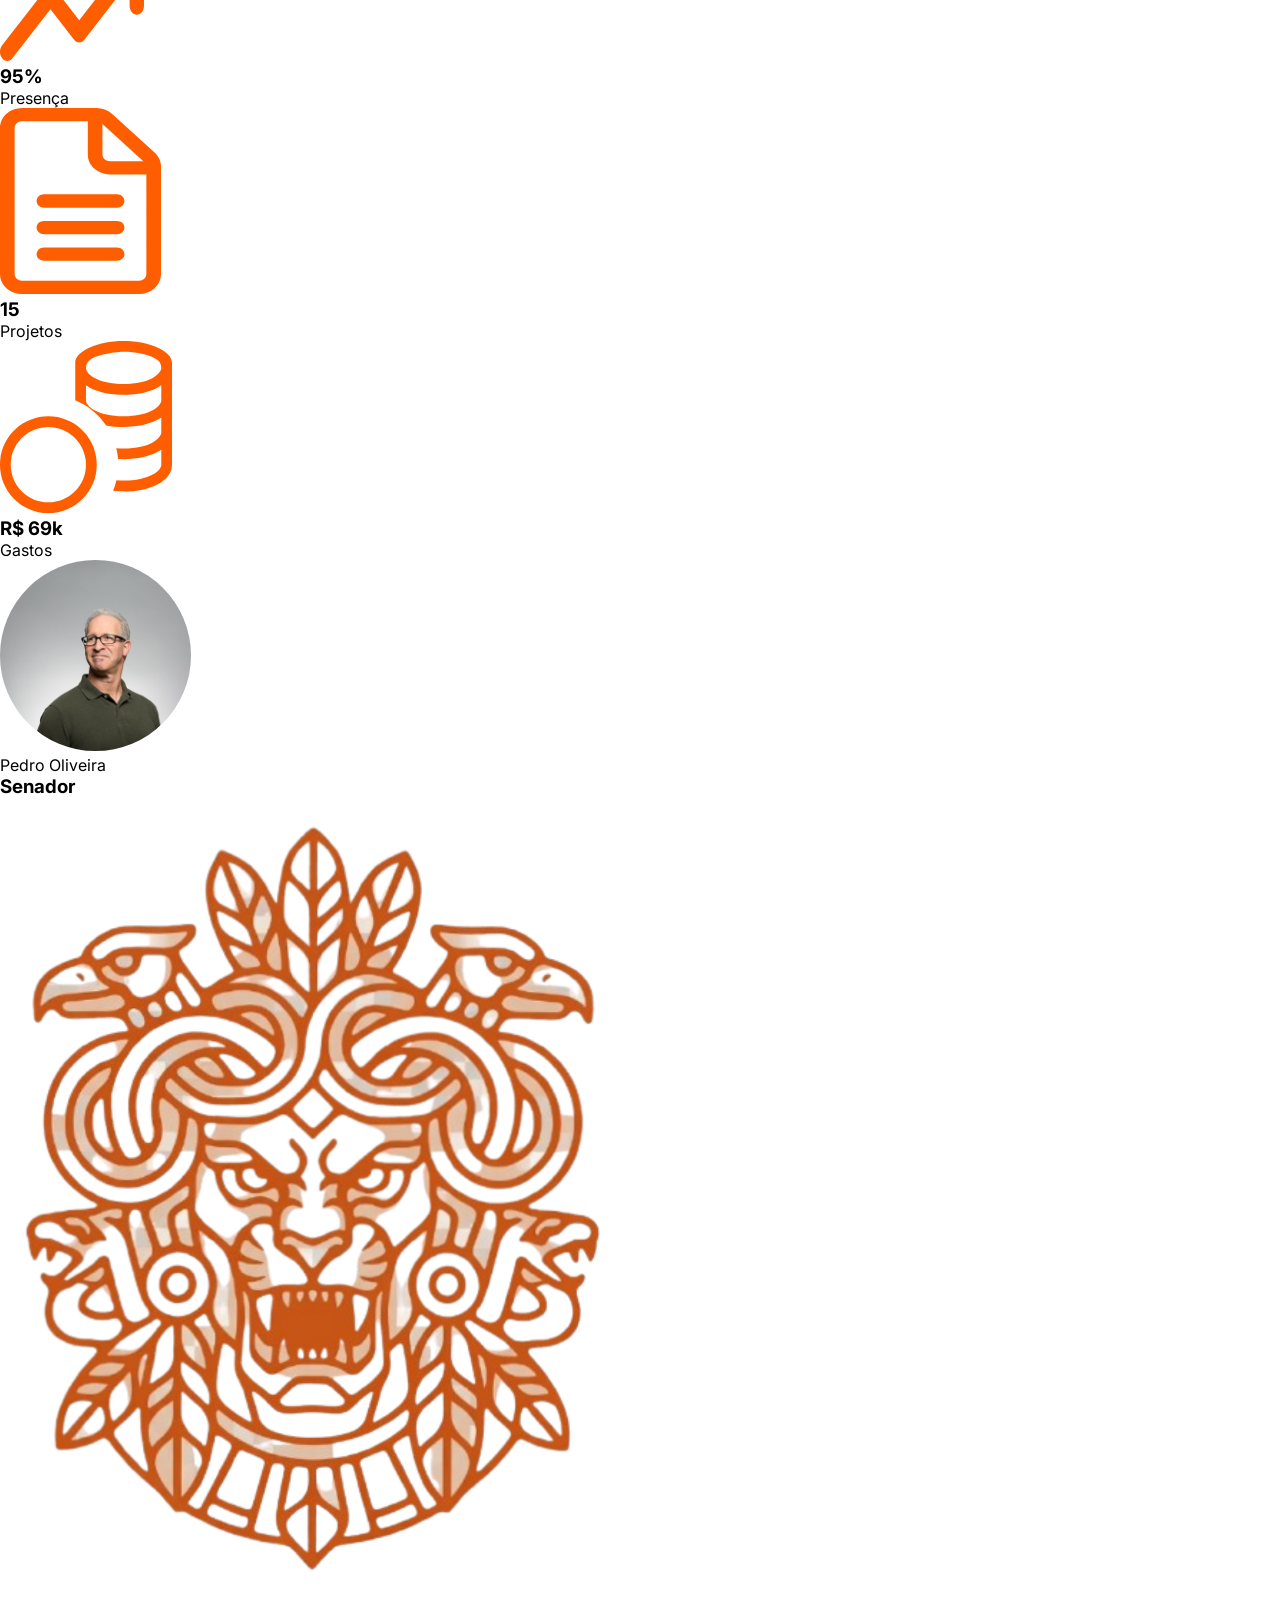
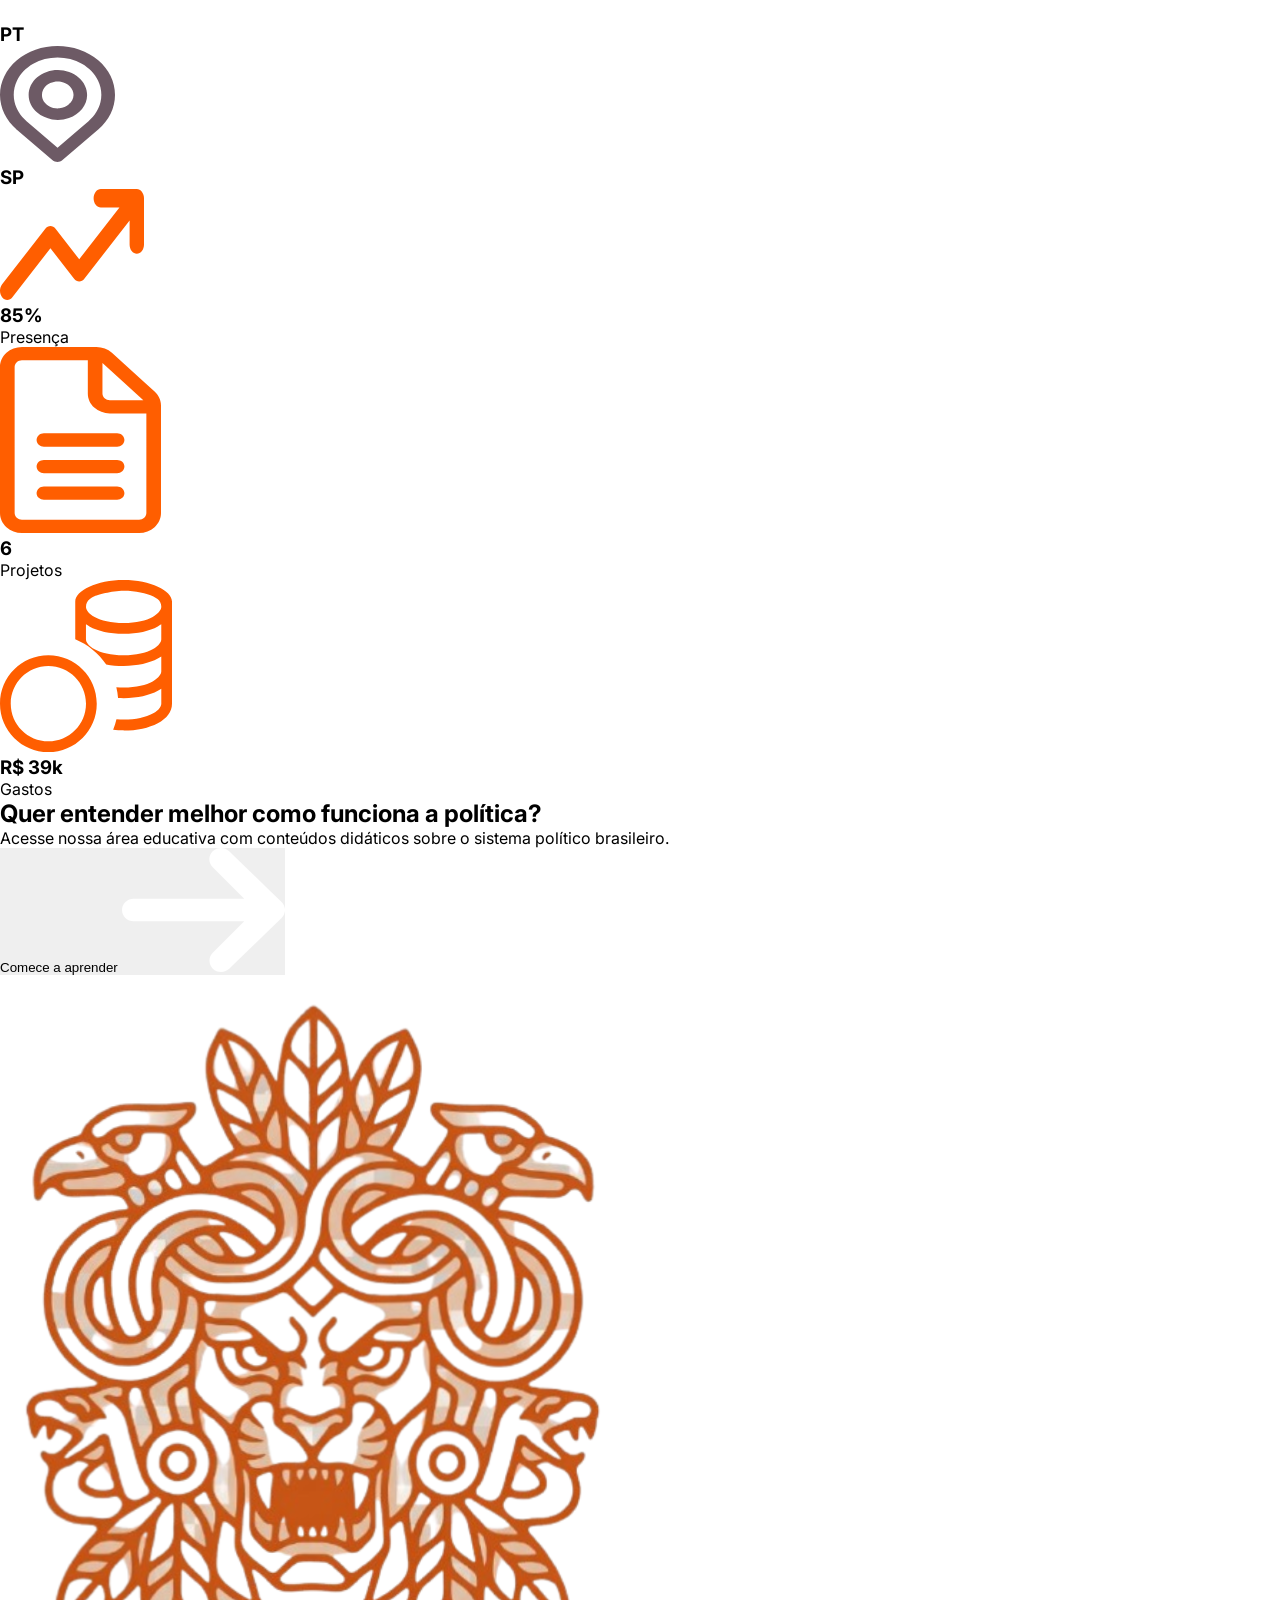
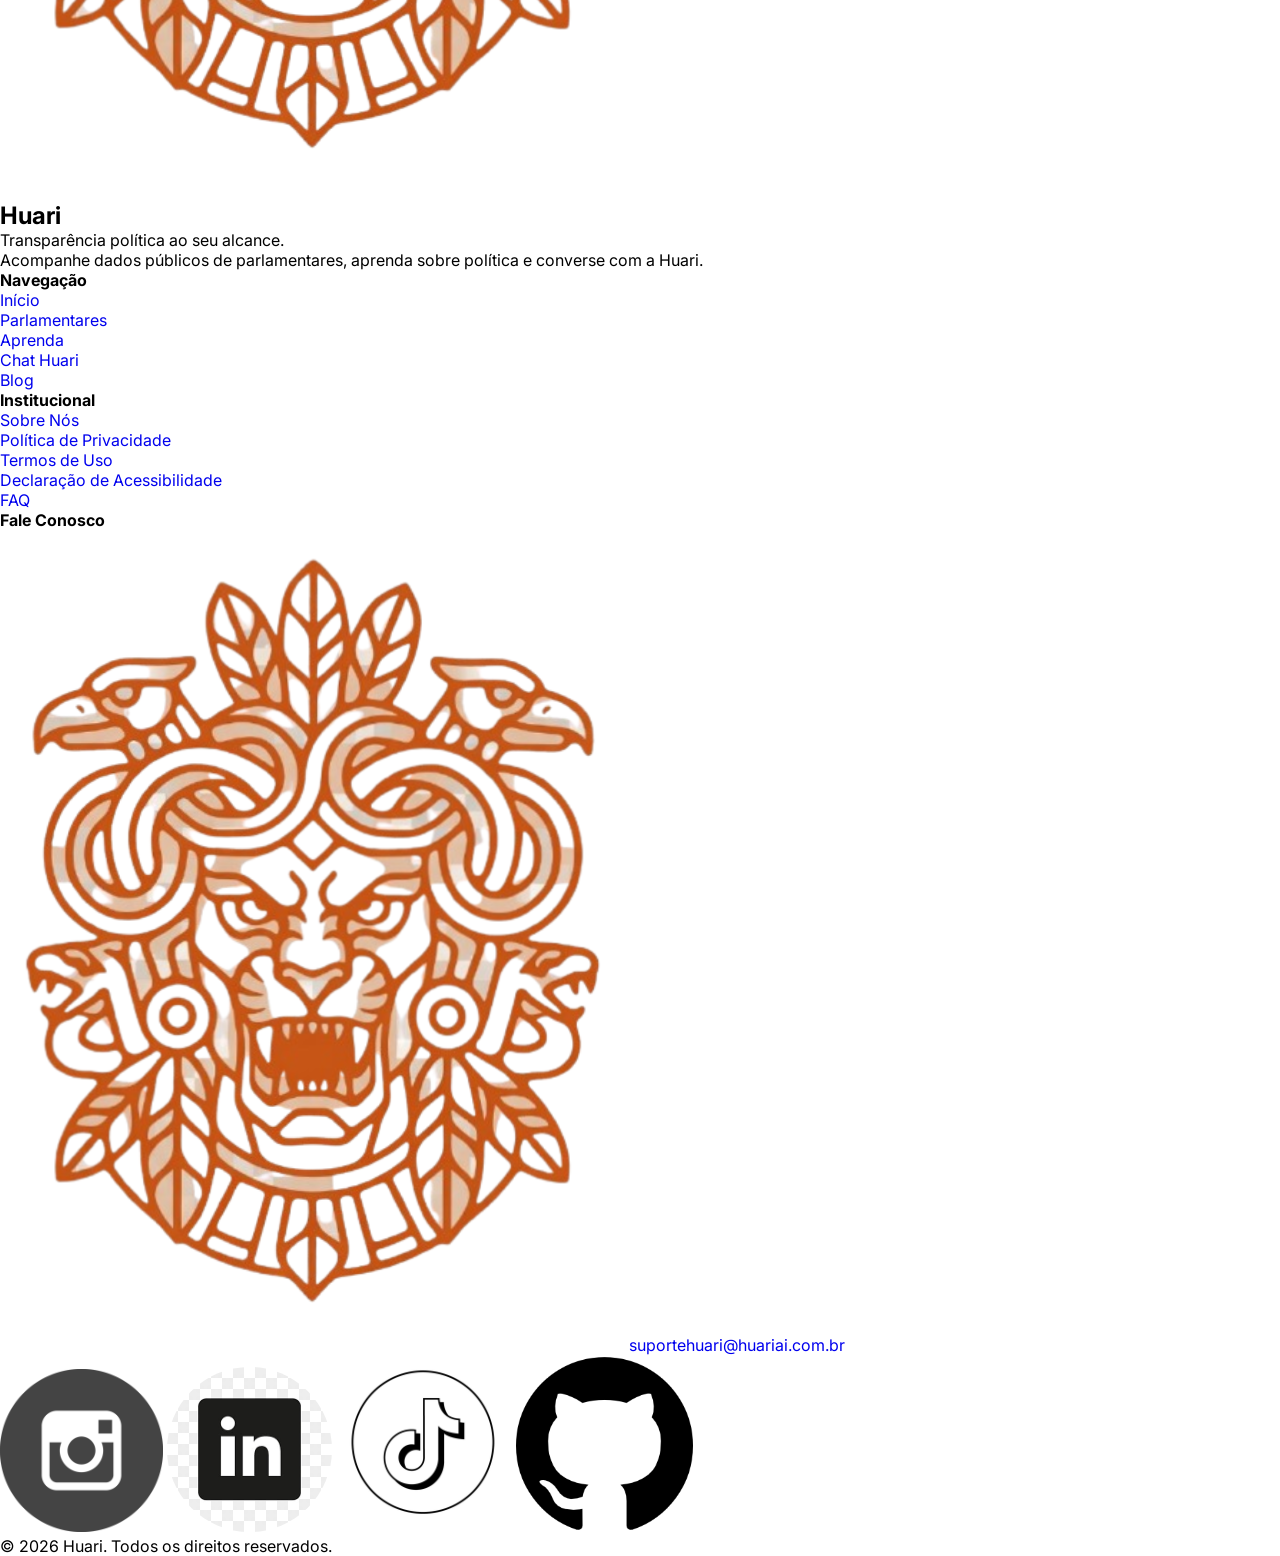
==== commit 580312d3: "inco logo-huari-orange.svg adicionado na pasta incos e adicionado imagens parlamentare svg na pasta " ====
--- a/index.html
+++ b/index.html
@@ -11,11 +11,11 @@
         href="https://fonts.googleapis.com/css2?family=Inter:ital,opsz,wght@0,14..32,100..900;1,14..32,100..900&display=swap"
         rel="stylesheet">
     <link rel="shortcut icon" href="./src/assets/logos/logo.svg" type="image/x-icon">
-    <link rel="stylesheet" href="./src/styles/styleIndex/globalIndex.css">
+    <link rel="stylesheet" href="./src/styles/Index.css/globalIndex.css">
 </head>
 
 <body>
-    
+
     <header>
         <section>
             <div class="logo">
--- a/src/styles/Index.css/globalIndex.css
+++ b/src/styles/Index.css/globalIndex.css
@@ -0,0 +1,87 @@
+@import "./header.css";
+@import "./cta.css";
+@import "./estatisticas.css";
+@import "./grafico.css";
+@import "./parlamentar.css";
+@import "./aprendizado.css";
+@import "./footer.css";
+
+@import "./aprendaStyles.css";
+
+/* 
+* {
+    padding: 0;
+    margin: 0;
+    box-sizing: border-box;
+    background: none;
+    text-decoration: none;
+    border: none;
+    font-family: "Inter", sans-serif;
+    font-size: 16px;
+    color: #000000;
+    font-weight: 400; 
+}
+*/
+
+* {
+    margin: 0;
+    padding: 0;
+    box-sizing: border-box;
+    text-decoration: none;
+    border: none;
+}
+
+body {
+    font-family: "Inter", sans-serif;
+    font-size: 16px;
+    color: #000000;
+    font-weight: 400;
+    background-color: #ffffff;
+}
+
+:root {
+
+    /*========= CORES PRIMARIAS  =========*/
+
+    --primaria-laranja: #FF5E00;
+    --primaria-bordor: #9F2D00;
+    --secondary: #FFE5D6;
+
+    /*========= CORES NEUTRAS =========*/
+
+    
+    --gray: #F2F2F2;
+    --gray-dark: #9E9E9E;
+    
+
+    --neutra-gray: #6D5A65;
+    --light-gray: #F2F2F2;
+    --neutra-white: #ffffff;
+    --neutra-black: #000000;
+
+    /*========= TEXTO CORES =========*/
+
+
+    --text-color-primary: #FF5E00;
+    --text-color-white: #FFFFFF;
+    --text-color-gray: #F2F2F2;
+    --text-color-gray-dark: #9E9E9E;
+    --text-color-black: #000000;
+
+    /*========= ESTILOS DE SIZE =========*/
+
+    --fs-h1: 64px;
+    --fs-h1-bold: 64px;
+    --fs-h2: 24px;
+    --fs-h2-bold: 24px;
+    --fs-button: 20px;
+    --fs-link: 18px;
+    --fs-p: 18px;
+    --fs-p-small: 12px;
+
+    /*========= PESOS DE FONTE (WEIGHT) =========*/
+
+    --fw-regular: 400;
+    --fw-semibold: 600;
+    --fw-bold: 700;
+}
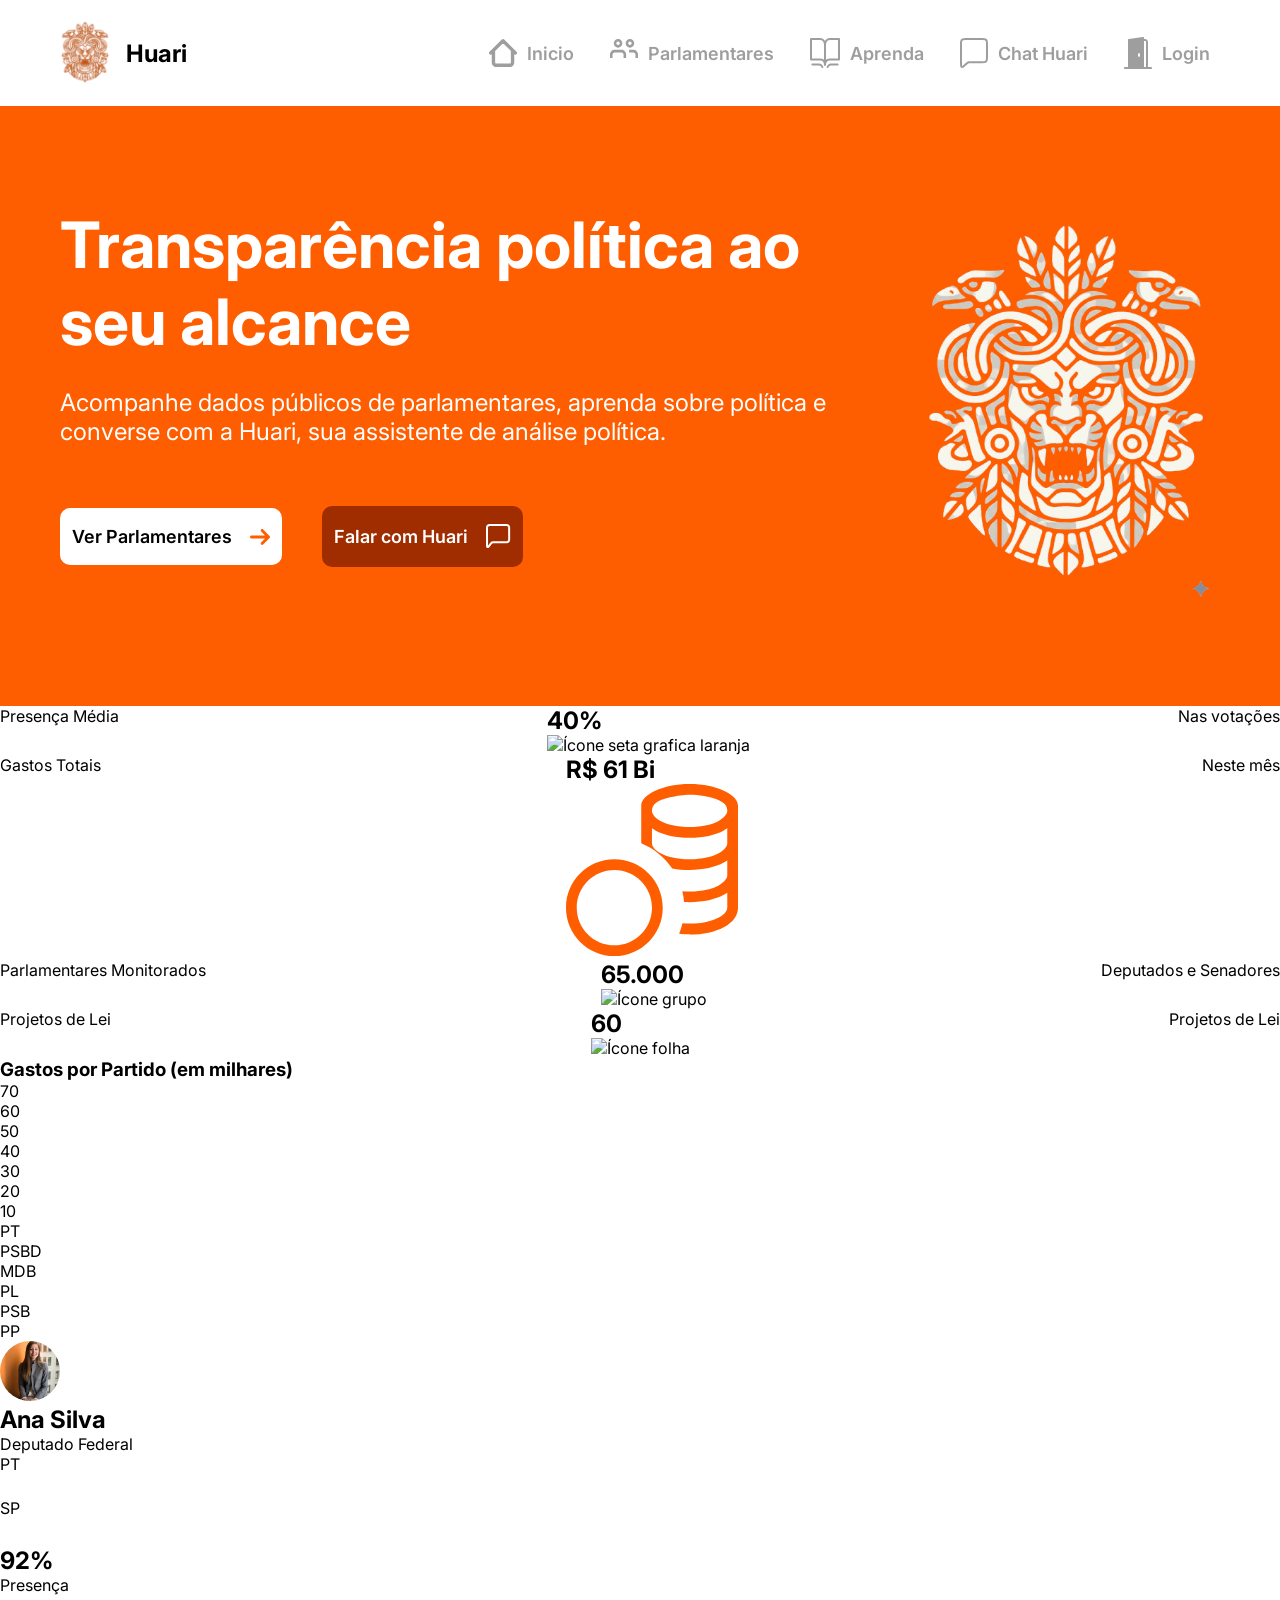
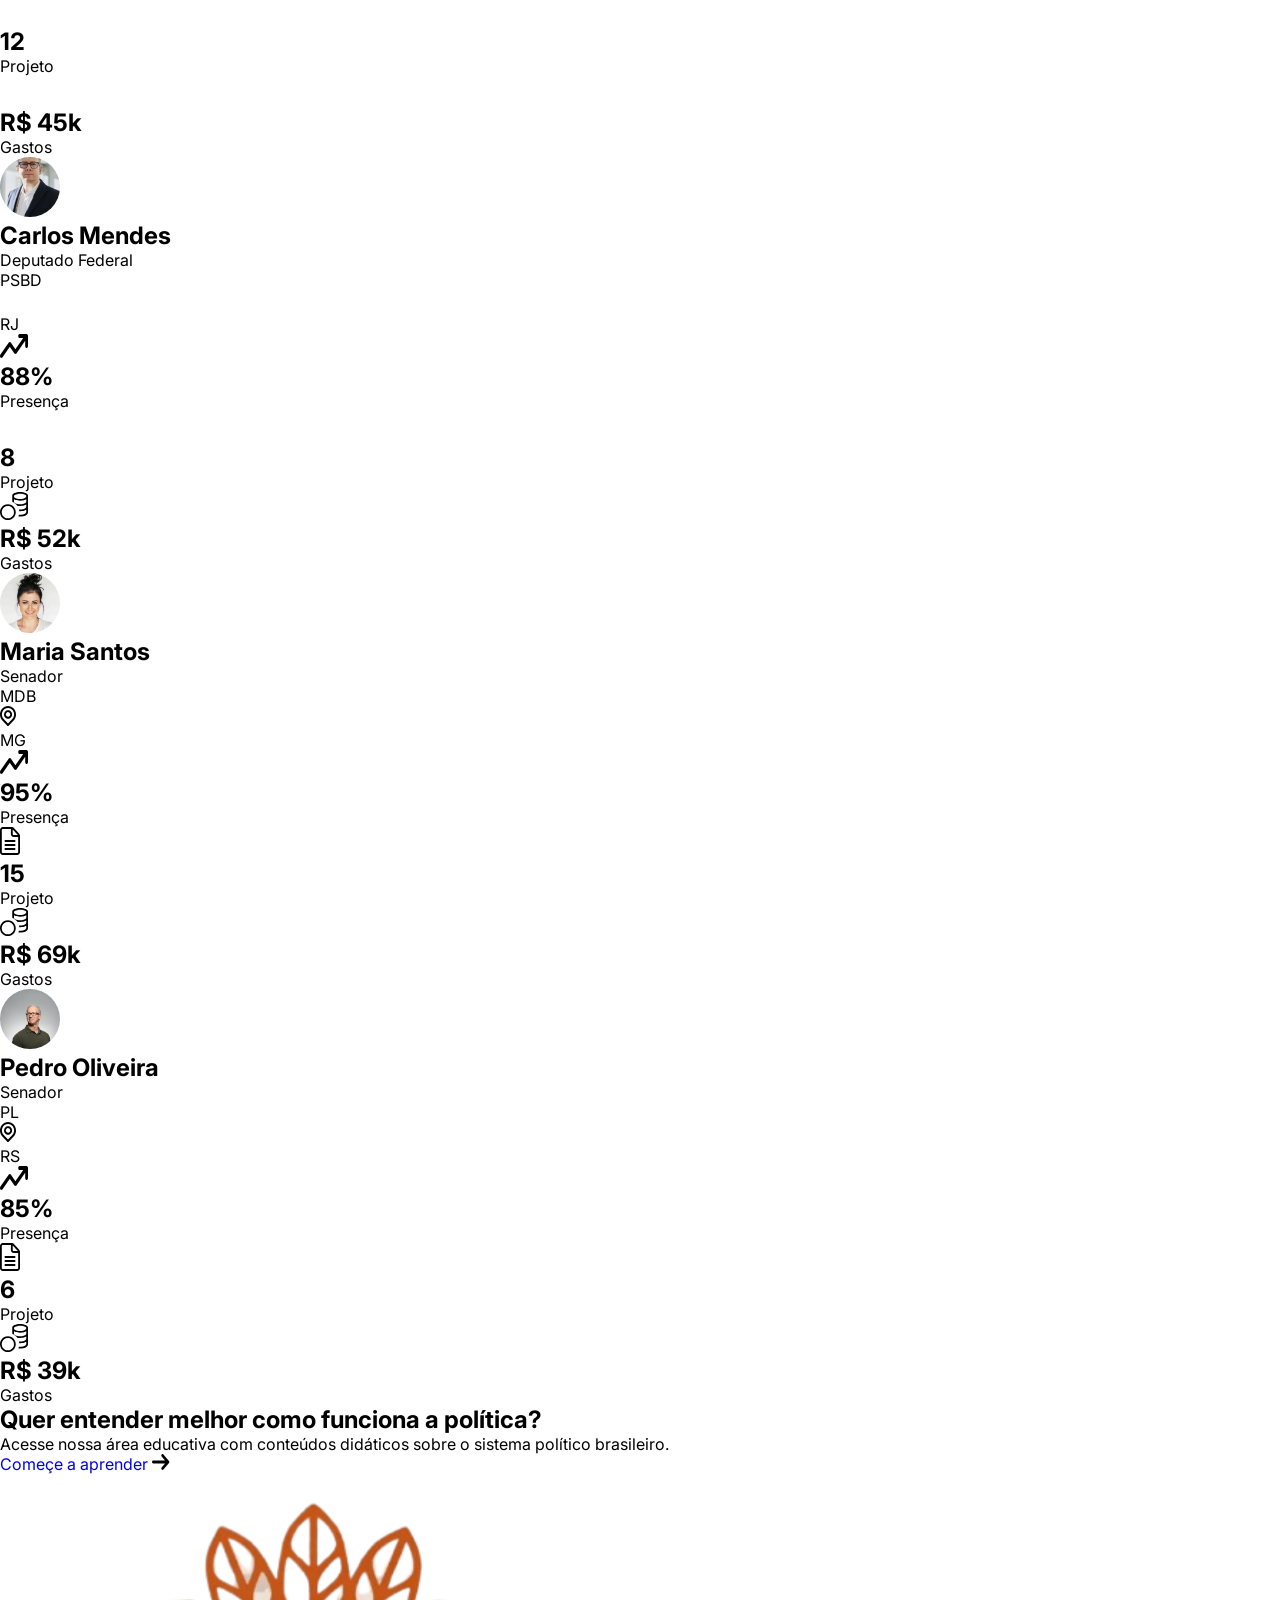
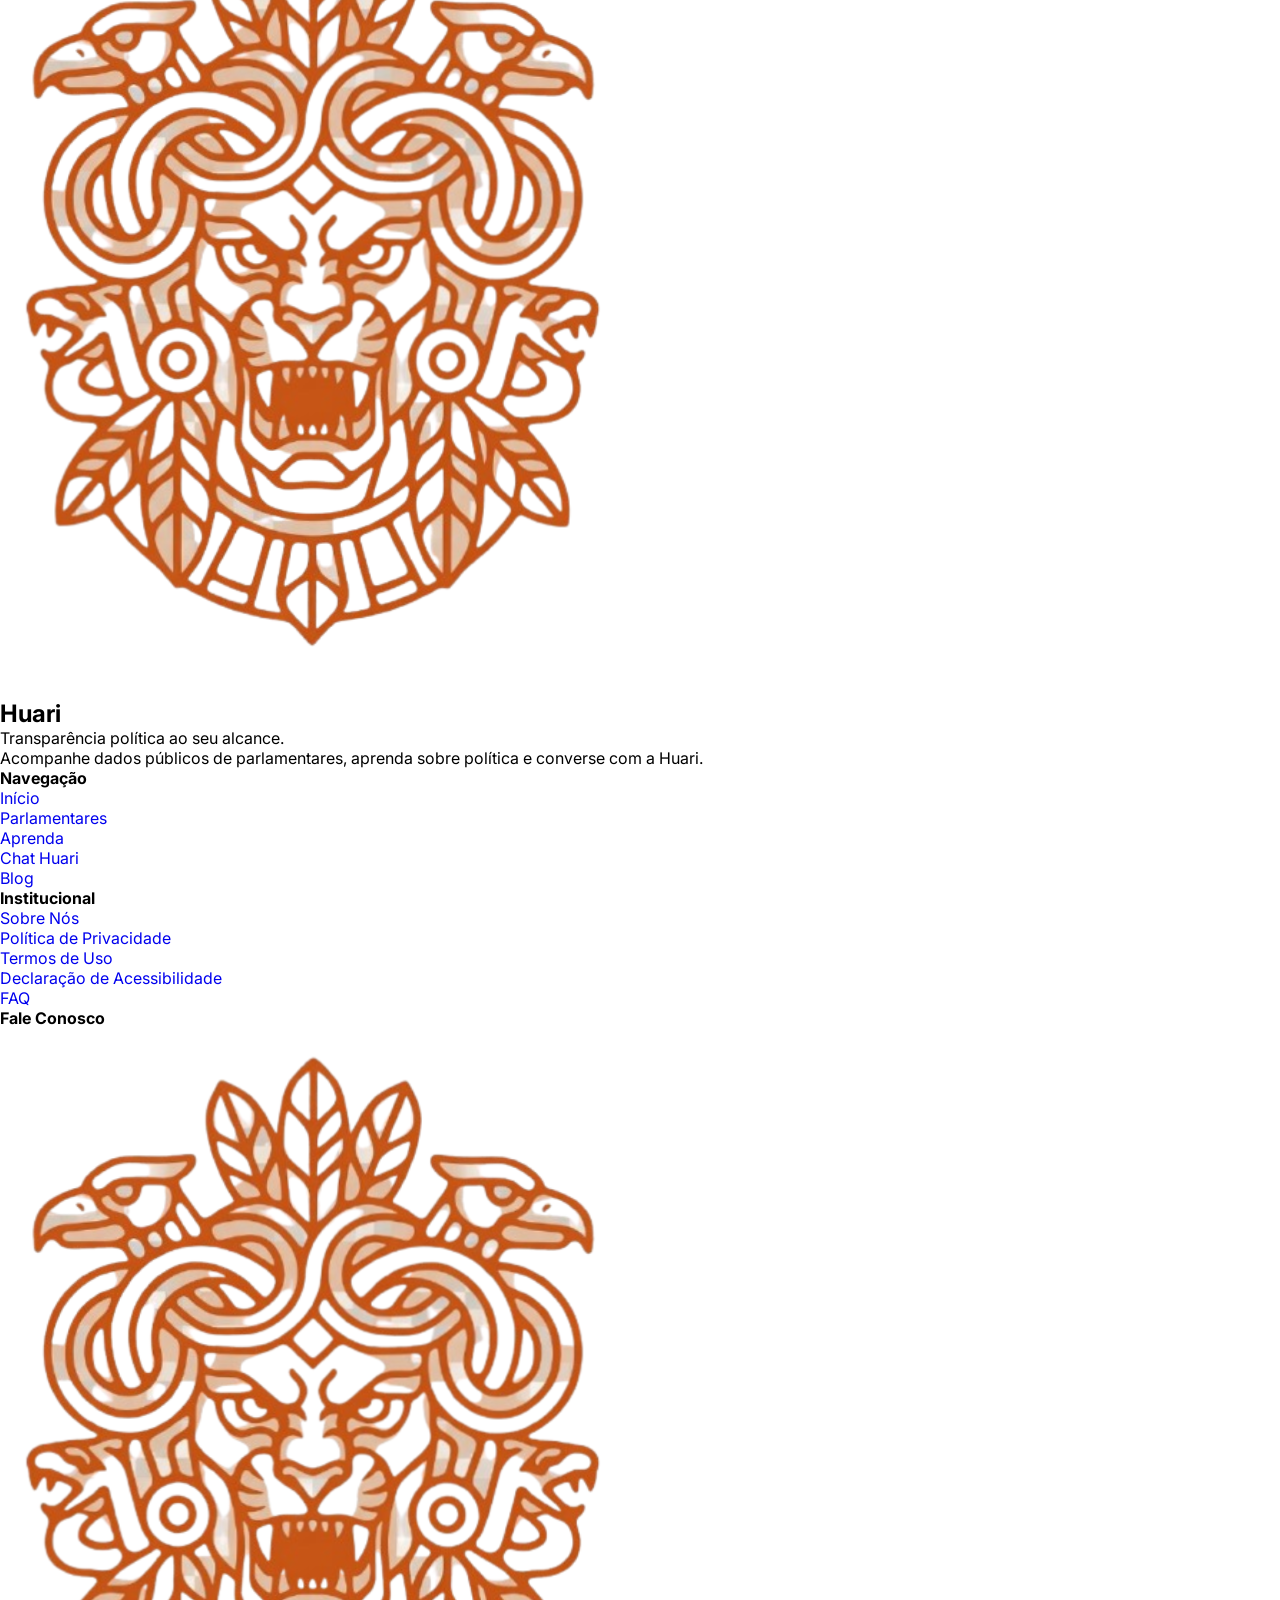
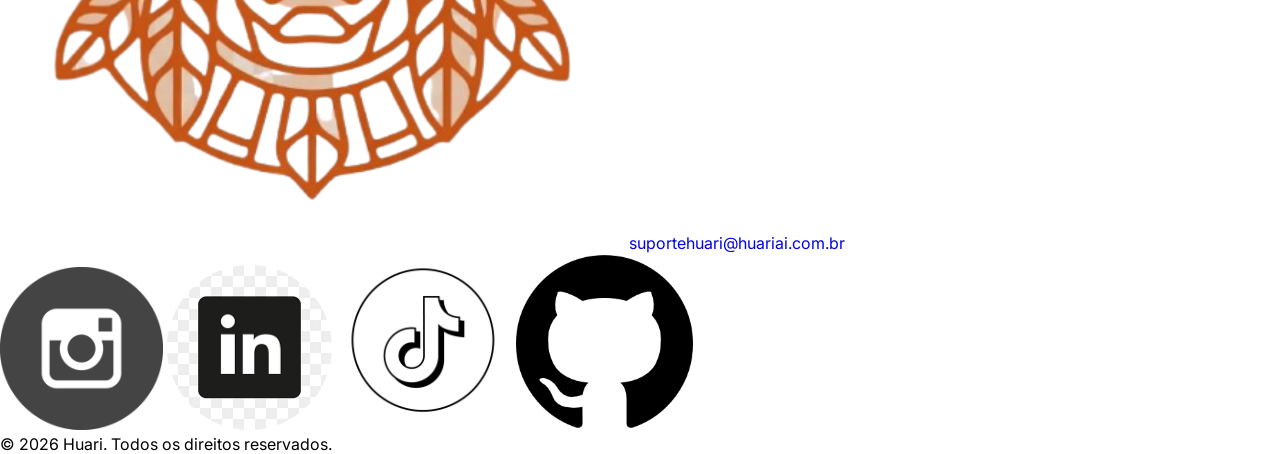
==== commit bfa4f2ee: "section recosntruidas cta e style cta e finalizadas." ====
--- a/index.html
+++ b/index.html
@@ -56,78 +56,77 @@
             </nav>
         </section>
     </header>
-
-    <main class="main-1">
-
-        <div class="corpo-main1">
-            <div>
-                <h1>Transparência política ao seu alcance</h1>
-                <p>Acompanhe dados públicos de parlamentares, aprenda sobre política e converse com a Huari, sua
-                    assistente de análise política.</p>
-            </div>
-            <div class="main-1-btns">
-                <button class="btn1-main-1">Ver Parlamentares<img src="./src/assets/icons/arrow-orange.svg"
-                        alt=""></button>
-                <button class="btn2-main-1"><img src="./src/assets/icons/message-white.svg" alt="">Falar com
-                    Huari</button>
-            </div>
-        </div>
-
-    </main>
-
-    <main class="main-2">
-
-        <div class="main-2-cards">
-            <div class="card-2">
-                <p class="title-card">Presença Média</p>
-                <div class="div-h2-img">
-                    <h2>40%</h2>
-                    <img src="./src/assets/icons/trending-up-orange.svg" alt="">
-                </div>
-                <p class="card-p-low">Nas votações</p>
-            </div>
-            <div class="card-2">
-                <p class="title-card">Gastos Totais</p>
-                <div class="div-h2-img">
-                    <h2>R$ 61 bi</h2>
-                    <img src="./src/assets/icons/coin-orange.svg" alt="">
-                </div>
-                <p class="card-p-low">Neste mês</p>
-            </div>
-            <div class="card-2">
-                <p class="title-card">Parlamentares Monitorados</p>
-                <div class="div-h2-img">
-                    <h2>65.000</h2>
-                    <img src="./src/assets/icons/people-orange.svg" alt="">
-                </div>
-                <p class="card-p-low">Deputados e Senadores</p>
-            </div>
-            <div class="card-2">
-                <p class="title-card">Projetos de Lei</p>
-                <div class="div-h2-img">
-                    <h2>60</h2>
-                    <img src="./src/assets/icons/document-orange.svg" alt="">
-                </div>
-                <p class="card-p-low">Em tramitação</p>
-            </div>
-        </div>
-
-    </main>
-
-    <main class="main-grafico">
-        <div class="chart-container">
-            <h3>Gastos por Partido (em milhares)</h3>
-
-            <div class="chart-wrapper">
-                <div class="chart-grid-lines">
-                    <div class="grid-line" data-value="70"><span>70</span></div>
-                    <div class="grid-line" data-value="60"><span>60</span></div>
-                    <div class="grid-line" data-value="50"><span>50</span></div>
-                    <div class="grid-line" data-value="40"><span>40</span></div>
-                    <div class="grid-line" data-value="30"><span>30</span></div>
-                    <div class="grid-line" data-value="20"><span>20</span></div>
-                    <div class="grid-line" data-value="10"><span>10</span></div>
-                    <div class="grid-line" data-value="0"></div>
+    <main>
+        <section class="cta">
+            <article>
+                <div class="containment">
+                    <div class="cta-text">
+                        <h1>Transparência política ao seu alcance</h1>
+                        <h2>Acompanhe dados públicos de parlamentares, aprenda sobre política e converse com a Huari, sua assistente de análise política.</h2>
+                    </div>
+                    <div class="cta-btns">
+                        <a href="#" class="cta-btn-1">Ver Parlamentares <img src="./src/assets/icons/arrow-oragen.svg" alt="Botão ver parlamentares"></a>
+                        <a href="#" class="cta-btn-2">Falar com Huari <img src="./src/assets/icons/message-white.svg" alt="Botão falar com Huari"></a>
+                    </div>
+                </div>
+                <img src="./src/assets/icons/Logo-huari-white.svg" class="cta-logo" alt="Logo Huari Branca">
+            </article>
+        </section>
+
+        <section class="estatisticas">
+    
+                <div class="cards">
+    
+                    <article class="card">
+                        <p class="p-up">Presença Média</p>
+                        <div class="center">
+                            <h2>40%</h2>
+                            <img src="./src/assets/icons/seta-grafica-orange.svg" alt="Ícone seta grafica laranja">
+                        </div>
+                        <p class="p-low">Nas votações</p>
+                    </article>
+                    <article class="card">
+                        <p class="p-up">Gastos Totais</p>
+                        <div class="center">
+                            <h2>R$ 61 Bi</h2>
+                            <img src="./src/assets/icons/coin-orange.svg" alt="Ícone moeda laranja">
+                        </div>
+                        <p class="p-low">Neste mês</p>
+                    </article>
+                    <article class="card">
+                        <p class="p-up">Parlamentares Monitorados</p>
+                        <div class="center">
+                            <h2>65.000</h2>
+                            <img src="./src/assets/icons/grop-orange.svg" alt="Ícone grupo">
+                        </div>
+                        <p class="p-low">Deputados e Senadores</p>
+                    </article>
+                    <article class="card">
+                        <p class="p-up">Projetos de Lei</p>
+                        <div class="center">
+                            <h2>60</h2>
+                            <img src="./src/assets/icons/sheet-orange.svg" alt="Ícone folha">
+                        </div>
+                        <p class="p-low">Projetos de Lei</p>
+                    </article>
+                    
+                </div>
+            </section>
+
+            <section class="grafico">
+                <div class="chart-container">
+                <h3>Gastos por Partido (em milhares)</h3>
+
+                <div class="chart-wrapper">
+                    <div class="chart-grid-lines">
+                        <div class="grid-line" data-value="70"><span>70</span></div>
+                        <div class="grid-line" data-value="60"><span>60</span></div>
+                        <div class="grid-line" data-value="50"><span>50</span></div>
+                        <div class="grid-line" data-value="40"><span>40</span></div>
+                        <div class="grid-line" data-value="30"><span>30</span></div>
+                        <div class="grid-line" data-value="20"><span>20</span></div>
+                        <div class="grid-line" data-value="10"><span>10</span></div>
+                        <div class="grid-line" data-value="0"></div>
                 </div>
 
                 <div class="chart-bars">
@@ -158,203 +157,214 @@
                 </div>
             </div>
         </div>
+    </section>
+            
+            <section class="parlamentares">
+            <div class="cards-list">
+                <div class="cards-parlamentares">
+                    <div class="card-parlamentares">
+                        <div class="parlamentar">
+                            <img src="./src/assets/images/parlamentarAna.svg" alt="">
+                            <div class="informacao-parlamentar">
+                                <div class="nome-parlamentar">
+                                    <h2>Ana Silva</h2>
+                                    <p>Deputado Federal</p>
+                                </div>
+                                <div class="atuacao">
+                                    <p>PT</p>
+                                    <div class="local">
+                                        <svg xmlns="http://www.w3.org/2000/svg" width="16" height="20" viewBox="0 0 16 20" fill="none">
+                                            <path d="M13.6652 2.47771C12.164 0.891261 10.1279 -1.6716e-08 8.0049 0C5.88187 1.6716e-08 3.84579 0.891261 2.34458 2.47771C0.843371 4.06417 1.58178e-08 6.21586 0 8.45945C-1.58178e-08 10.703 0.843371 12.8547 2.34458 14.4412L7.31623 19.7051C7.40393 19.7985 7.50827 19.8727 7.62323 19.9233C7.73819 19.9739 7.86149 20 7.98603 20C8.11057 20 8.23388 19.9739 8.34883 19.9233C8.4638 19.8727 8.56814 19.7985 8.65584 19.7051L13.6652 14.3913C15.1602 12.8115 16 10.6688 16 8.43452C16 6.20029 15.1602 4.05757 13.6652 2.47771ZM12.3162 12.9657L8.0049 17.5417L3.69362 12.9657C2.84188 12.0648 2.26201 10.9172 2.02731 9.66805C1.79262 8.41891 1.91363 7.12427 2.37506 5.9478C2.83648 4.77132 3.6176 3.76583 4.61968 3.05842C5.62176 2.35101 6.7998 1.97344 8.0049 1.97344C9.21 1.97344 10.388 2.35101 11.3901 3.05842C12.3922 3.76583 13.1733 4.77132 13.6347 5.9478C14.0962 7.12427 14.2172 8.41891 13.9825 9.66805C13.7478 10.9172 13.1679 12.0648 12.3162 12.9657ZM5.17474 5.39879C4.41316 6.2061 3.9855 7.29956 3.9855 8.43951C3.9855 9.57946 4.41316 10.6729 5.17474 11.4802C5.74055 12.0792 6.46113 12.4882 7.24609 12.656C8.03104 12.8238 8.84541 12.7429 9.58703 12.4235C10.3286 12.104 10.9645 11.5603 11.4148 10.8604C11.865 10.1605 12.1097 9.33564 12.1181 8.48936C12.1223 7.92429 12.0193 7.36405 11.8151 6.84177C11.611 6.3195 11.3098 5.84578 10.9294 5.44864C10.5555 5.04446 10.1097 4.7224 9.61755 4.501C9.12542 4.27961 8.59672 4.16324 8.06188 4.15861C7.52704 4.15398 6.99661 4.26117 6.50111 4.47401C6.00562 4.68685 5.55485 5.00114 5.17474 5.39879ZM9.59922 10.0645C9.24172 10.4481 8.76924 10.6885 8.26256 10.7447C7.75589 10.8009 7.24648 10.6693 6.82143 10.3725C6.39638 10.0757 6.08209 9.63211 5.93229 9.11752C5.78249 8.60293 5.80648 8.04934 6.00016 7.55137C6.19385 7.05341 6.5452 6.64201 6.99414 6.38751C7.44308 6.13301 7.96174 6.05121 8.46144 6.1561C8.96113 6.26099 9.41084 6.54605 9.73366 6.96255C10.0565 7.37905 10.2324 7.90112 10.2313 8.43951C10.2176 9.0549 9.97327 9.63937 9.55205 10.0645H9.59922Z" fill="var(currentColor)"/>
+                                        </svg>
+                                        <p>SP</p>
+                                    </div>
+                                </div>
+                            </div>
+                        </div>
+                        <div class="estatisticas-parlamentar">
+                            <div class="estatistica">
+                                <svg xmlns="http://www.w3.org/2000/svg" width="28" height="24" viewBox="0 0 28 24" fill="none">
+                                    <path d="M27.888 1.2394C27.746 0.750938 27.4742 0.362774 27.1322 0.159923C26.964 0.0574901 26.7833 0.00315845 26.6004 0H19.6024C19.2312 0 18.8752 0.210612 18.6128 0.585504C18.3503 0.960396 18.2028 1.46886 18.2028 1.99903C18.2028 2.52921 18.3503 3.03767 18.6128 3.41256C18.8752 3.78746 19.2312 3.99807 19.6024 3.99807H23.2274L15.4037 15.1727L10.799 8.57586C10.6689 8.38849 10.5141 8.23977 10.3435 8.13829C10.173 8.0368 9.99004 7.98455 9.80527 7.98455C9.62051 7.98455 9.43758 8.0368 9.26702 8.13829C9.09647 8.23977 8.94167 8.38849 8.81156 8.57586L0.413998 20.5701C0.282816 20.7559 0.178694 20.977 0.107638 21.2206C0.0365829 21.4642 0 21.7255 0 21.9894C0 22.2533 0.0365829 22.5146 0.107638 22.7582C0.178694 23.0018 0.282816 23.2229 0.413998 23.4087C0.544108 23.5961 0.698905 23.7448 0.869458 23.8463C1.04001 23.9478 1.22295 24 1.40771 24C1.59247 24 1.77541 23.9478 1.94596 23.8463C2.11651 23.7448 2.27131 23.5961 2.40142 23.4087L9.80527 12.8138L14.4099 19.4106C14.5401 19.598 14.6948 19.7467 14.8654 19.8482C15.036 19.9497 15.2189 20.0019 15.4037 20.0019C15.5884 20.0019 15.7713 19.9497 15.9419 19.8482C16.1125 19.7467 16.2673 19.598 16.3974 19.4106L25.2008 6.81671V11.9942C25.2008 12.5244 25.3483 13.0328 25.6107 13.4077C25.8732 13.7826 26.2292 13.9932 26.6004 13.9932C26.9716 13.9932 27.3276 13.7826 27.5901 13.4077C27.8525 13.0328 28 12.5244 28 11.9942V1.99903C27.9978 1.73781 27.9597 1.47973 27.888 1.2394Z" fill="var(currentColor)"/>
+                                </svg>
+                                <h2>92%</h2>
+                                <p>Presença</p>
+                            </div>
+                            <div class="estatistica">
+                                <svg xmlns="http://www.w3.org/2000/svg" width="20" height="28" viewBox="0 0 20 28" fill="none">
+                                    <path d="M5.45455 21C5.21344 21 4.98221 21.1054 4.81172 21.2929C4.64123 21.4804 4.54545 21.7348 4.54545 22C4.54545 22.2652 4.64123 22.5196 4.81172 22.7071C4.98221 22.8946 5.21344 23 5.45455 23H14.5455C14.7866 23 15.0178 22.8946 15.1883 22.7071C15.3588 22.5196 15.4545 22.2652 15.4545 22C15.4545 21.7348 15.3588 21.4804 15.1883 21.2929C15.0178 21.1054 14.7866 21 14.5455 21H5.45455ZM4.54545 18C4.54545 17.7348 4.64123 17.4804 4.81172 17.2929C4.98221 17.1054 5.21344 17 5.45455 17H14.5455C14.7866 17 15.0178 17.1054 15.1883 17.2929C15.3588 17.4804 15.4545 17.7348 15.4545 18C15.4545 18.2652 15.3588 18.5196 15.1883 18.7071C15.0178 18.8946 14.7866 19 14.5455 19H5.45455C5.21344 19 4.98221 18.8946 4.81172 18.7071C4.64123 18.5196 4.54545 18.2652 4.54545 18ZM5.45455 13C5.21344 13 4.98221 13.1054 4.81172 13.2929C4.64123 13.4804 4.54545 13.7348 4.54545 14C4.54545 14.2652 4.64123 14.5196 4.81172 14.7071C4.98221 14.8946 5.21344 15 5.45455 15H14.5455C14.7866 15 15.0178 14.8946 15.1883 14.7071C15.3588 14.5196 15.4545 14.2652 15.4545 14C15.4545 13.7348 15.3588 13.4804 15.1883 13.2929C15.0178 13.1054 14.7866 13 14.5455 13H5.45455ZM0 3C0 2.20435 0.287337 1.44129 0.7988 0.87868C1.31026 0.316071 2.00396 0 2.72727 0H11.9745C12.6975 0.000435018 13.3907 0.316597 13.9018 0.879L19.2018 6.707C19.713 7.26964 20.0001 8.03256 20 8.828V25C20 25.7956 19.7127 26.5587 19.2012 27.1213C18.6897 27.6839 17.996 28 17.2727 28H2.72727C2.00396 28 1.31026 27.6839 0.7988 27.1213C0.287337 26.5587 0 25.7956 0 25V3ZM2.72727 2C2.48617 2 2.25494 2.10536 2.08445 2.29289C1.91396 2.48043 1.81818 2.73478 1.81818 3V25C1.81818 25.2652 1.91396 25.5196 2.08445 25.7071C2.25494 25.8946 2.48617 26 2.72727 26H17.2727C17.5138 26 17.7451 25.8946 17.9156 25.7071C18.086 25.5196 18.1818 25.2652 18.1818 25V10H13.6364C12.913 10 12.2194 9.68393 11.7079 9.12132C11.1964 8.55871 10.9091 7.79565 10.9091 7V2H2.72727ZM13.6364 8H17.8055L12.7273 2.414V7C12.7273 7.26522 12.8231 7.51957 12.9935 7.70711C13.164 7.89464 13.3953 8 13.6364 8Z" fill="var(currentColor)"/>
+                                </svg>
+                                <h2>12</h2>
+                                <p>Projeto</p>
+                            </div>
+                            <div class="estatistica">
+                                <svg xmlns="http://www.w3.org/2000/svg" width="28" height="28" viewBox="0 0 28 28" fill="none">
+                                <path fill-rule="evenodd" clip-rule="evenodd" d="M20.125 24.5C24.4825 24.5 28 22.75 28 20.125V3.5C28 1.75 24.5 0 20.125 0C15.75 0 12.25 1.75 12.25 3.5V9.625C14.2975 10.4825 16.0475 11.9175 17.29 13.7375C18.1475 13.9055 19.0925 13.9983 20.125 13.9983C22.4175 13.9983 24.325 13.5415 25.69 12.7978C25.8838 12.6912 26.0724 12.5756 26.2553 12.4512V14.8662C26.2553 15.2775 25.928 15.9162 24.8518 16.5042C23.8088 17.073 22.2093 17.4912 20.1268 17.4912C19.7103 17.4912 19.3136 17.4755 18.9368 17.444C19.0768 18.0192 19.1701 18.6083 19.2167 19.2115C19.5119 19.2278 19.8153 19.236 20.1268 19.236C22.4193 19.236 24.3267 18.7792 25.6917 18.0355C25.8855 17.929 26.0742 17.8134 26.257 17.689V20.104C26.257 20.517 25.9963 21.1295 24.8728 21.735C23.7668 22.33 22.1078 22.729 20.1303 22.729C19.7278 22.729 19.3381 22.7127 18.9613 22.68C18.8267 23.2617 18.6459 23.8317 18.4205 24.3845C18.9712 24.4463 19.5405 24.4773 20.1285 24.4773L20.125 24.5ZM24.85 11.27C25.9262 10.682 26.2535 10.0433 26.2535 9.632V7.217C26.0727 7.34067 25.8842 7.45617 25.6882 7.5635C24.3267 8.30725 22.4157 8.764 20.1232 8.764C17.8307 8.764 15.9233 8.30725 14.5583 7.5635C14.3645 7.45699 14.1758 7.34136 13.993 7.217V9.632C13.993 10.0433 14.3203 10.682 15.3965 11.2683C16.4395 11.837 18.039 12.2552 20.1215 12.2552C22.204 12.2552 23.7965 11.837 24.8465 11.2683L24.85 11.27ZM14 4.375C14 3.871 14.2187 3.38625 14.6265 3.0905C14.8487 2.9295 15.0903 2.7685 15.281 2.681C15.7588 2.4605 18.151 1.74825 20.1285 1.74825C22.106 1.74825 23.821 2.1455 24.976 2.681C25.193 2.78075 25.4328 2.9365 25.6445 3.0905C26.0488 3.38275 26.257 3.864 26.257 4.36275V4.37325C26.257 4.7845 25.9297 5.42325 24.8535 6.01125C23.8105 6.58 22.211 6.99825 20.1285 6.99825C18.046 6.99825 16.4535 6.57825 15.4035 6.01125C14.3273 5.425 14 4.7845 14 4.375Z" fill="var(currentColor)"/>
+                                <path fill-rule="evenodd" clip-rule="evenodd" d="M15.75 20.125C15.75 24.4825 12.2325 28 7.875 28C3.5175 28 0 24.4825 0 20.125C0 15.7675 3.5175 12.25 7.875 12.25C12.2325 12.25 15.75 15.7675 15.75 20.125ZM14 20.125C14 23.5025 11.2525 26.25 7.875 26.25C4.4975 26.25 1.75 23.5025 1.75 20.125C1.75 16.7475 4.4975 14 7.875 14C11.2525 14 14 16.7475 14 20.125Z" fill="var(--primary)"/>
+                                </svg>
+                                <h2>R$ 45k</h2>
+                                <p>Gastos</p>
+                            </div>
+                        </div>
+                    </div>
+
+                    <div class="card-parlamentares">
+                        <div class="parlamentar">
+                            <img src="./src/assets/images/parlamentarCarlos.svg" alt="">
+                            <div class="informacao-parlamentar">
+                                <div class="nome-parlamentar">
+                                    <h2>Carlos Mendes</h2>
+                                    <p>Deputado Federal</p>
+                                </div>
+                                <div class="atuacao">
+                                    <p>PSBD</p>
+                                    <div class="local">
+                                        <svg xmlns="http://www.w3.org/2000/svg" width="16" height="20" viewBox="0 0 16 20" fill="none">
+                                            <path d="M13.6652 2.47771C12.164 0.891261 10.1279 -1.6716e-08 8.0049 0C5.88187 1.6716e-08 3.84579 0.891261 2.34458 2.47771C0.843371 4.06417 1.58178e-08 6.21586 0 8.45945C-1.58178e-08 10.703 0.843371 12.8547 2.34458 14.4412L7.31623 19.7051C7.40393 19.7985 7.50827 19.8727 7.62323 19.9233C7.73819 19.9739 7.86149 20 7.98603 20C8.11057 20 8.23388 19.9739 8.34883 19.9233C8.4638 19.8727 8.56814 19.7985 8.65584 19.7051L13.6652 14.3913C15.1602 12.8115 16 10.6688 16 8.43452C16 6.20029 15.1602 4.05757 13.6652 2.47771ZM12.3162 12.9657L8.0049 17.5417L3.69362 12.9657C2.84188 12.0648 2.26201 10.9172 2.02731 9.66805C1.79262 8.41891 1.91363 7.12427 2.37506 5.9478C2.83648 4.77132 3.6176 3.76583 4.61968 3.05842C5.62176 2.35101 6.7998 1.97344 8.0049 1.97344C9.21 1.97344 10.388 2.35101 11.3901 3.05842C12.3922 3.76583 13.1733 4.77132 13.6347 5.9478C14.0962 7.12427 14.2172 8.41891 13.9825 9.66805C13.7478 10.9172 13.1679 12.0648 12.3162 12.9657ZM5.17474 5.39879C4.41316 6.2061 3.9855 7.29956 3.9855 8.43951C3.9855 9.57946 4.41316 10.6729 5.17474 11.4802C5.74055 12.0792 6.46113 12.4882 7.24609 12.656C8.03104 12.8238 8.84541 12.7429 9.58703 12.4235C10.3286 12.104 10.9645 11.5603 11.4148 10.8604C11.865 10.1605 12.1097 9.33564 12.1181 8.48936C12.1223 7.92429 12.0193 7.36405 11.8151 6.84177C11.611 6.3195 11.3098 5.84578 10.9294 5.44864C10.5555 5.04446 10.1097 4.7224 9.61755 4.501C9.12542 4.27961 8.59672 4.16324 8.06188 4.15861C7.52704 4.15398 6.99661 4.26117 6.50111 4.47401C6.00562 4.68685 5.55485 5.00114 5.17474 5.39879ZM9.59922 10.0645C9.24172 10.4481 8.76924 10.6885 8.26256 10.7447C7.75589 10.8009 7.24648 10.6693 6.82143 10.3725C6.39638 10.0757 6.08209 9.63211 5.93229 9.11752C5.78249 8.60293 5.80648 8.04934 6.00016 7.55137C6.19385 7.05341 6.5452 6.64201 6.99414 6.38751C7.44308 6.13301 7.96174 6.05121 8.46144 6.1561C8.96113 6.26099 9.41084 6.54605 9.73366 6.96255C10.0565 7.37905 10.2324 7.90112 10.2313 8.43951C10.2176 9.0549 9.97327 9.63937 9.55205 10.0645H9.59922Z" fill="var(currentColor)"/>
+                                        </svg>
+                                        <p>RJ</p>
+                                    </div>
+                                </div>
+                            </div>
+                        </div>
+                        <div class="estatisticas-parlamentar">
+                            <div class="estatistica">
+                                <svg xmlns="http://www.w3.org/2000/svg" width="28" height="24" viewBox="0 0 28 24" fill="none">
+                                    <path d="M27.888 1.2394C27.746 0.750938 27.4742 0.362774 27.1322 0.159923C26.964 0.0574901 26.7833 0.00315845 26.6004 0H19.6024C19.2312 0 18.8752 0.210612 18.6128 0.585504C18.3503 0.960396 18.2028 1.46886 18.2028 1.99903C18.2028 2.52921 18.3503 3.03767 18.6128 3.41256C18.8752 3.78746 19.2312 3.99807 19.6024 3.99807H23.2274L15.4037 15.1727L10.799 8.57586C10.6689 8.38849 10.5141 8.23977 10.3435 8.13829C10.173 8.0368 9.99004 7.98455 9.80527 7.98455C9.62051 7.98455 9.43758 8.0368 9.26702 8.13829C9.09647 8.23977 8.94167 8.38849 8.81156 8.57586L0.413998 20.5701C0.282816 20.7559 0.178694 20.977 0.107638 21.2206C0.0365829 21.4642 0 21.7255 0 21.9894C0 22.2533 0.0365829 22.5146 0.107638 22.7582C0.178694 23.0018 0.282816 23.2229 0.413998 23.4087C0.544108 23.5961 0.698905 23.7448 0.869458 23.8463C1.04001 23.9478 1.22295 24 1.40771 24C1.59247 24 1.77541 23.9478 1.94596 23.8463C2.11651 23.7448 2.27131 23.5961 2.40142 23.4087L9.80527 12.8138L14.4099 19.4106C14.5401 19.598 14.6948 19.7467 14.8654 19.8482C15.036 19.9497 15.2189 20.0019 15.4037 20.0019C15.5884 20.0019 15.7713 19.9497 15.9419 19.8482C16.1125 19.7467 16.2673 19.598 16.3974 19.4106L25.2008 6.81671V11.9942C25.2008 12.5244 25.3483 13.0328 25.6107 13.4077C25.8732 13.7826 26.2292 13.9932 26.6004 13.9932C26.9716 13.9932 27.3276 13.7826 27.5901 13.4077C27.8525 13.0328 28 12.5244 28 11.9942V1.99903C27.9978 1.73781 27.9597 1.47973 27.888 1.2394Z" fill="currentColor"/>
+                                </svg>
+                                <h2>88%</h2>
+                                <p>Presença</p>
+                            </div>
+                            <div class="estatistica">
+                                <svg xmlns="http://www.w3.org/2000/svg" width="20" height="28" viewBox="0 0 20 28" fill="none">
+                                    <path d="M5.45455 21C5.21344 21 4.98221 21.1054 4.81172 21.2929C4.64123 21.4804 4.54545 21.7348 4.54545 22C4.54545 22.2652 4.64123 22.5196 4.81172 22.7071C4.98221 22.8946 5.21344 23 5.45455 23H14.5455C14.7866 23 15.0178 22.8946 15.1883 22.7071C15.3588 22.5196 15.4545 22.2652 15.4545 22C15.4545 21.7348 15.3588 21.4804 15.1883 21.2929C15.0178 21.1054 14.7866 21 14.5455 21H5.45455ZM4.54545 18C4.54545 17.7348 4.64123 17.4804 4.81172 17.2929C4.98221 17.1054 5.21344 17 5.45455 17H14.5455C14.7866 17 15.0178 17.1054 15.1883 17.2929C15.3588 17.4804 15.4545 17.7348 15.4545 18C15.4545 18.2652 15.3588 18.5196 15.1883 18.7071C15.0178 18.8946 14.7866 19 14.5455 19H5.45455C5.21344 19 4.98221 18.8946 4.81172 18.7071C4.64123 18.5196 4.54545 18.2652 4.54545 18ZM5.45455 13C5.21344 13 4.98221 13.1054 4.81172 13.2929C4.64123 13.4804 4.54545 13.7348 4.54545 14C4.54545 14.2652 4.64123 14.5196 4.81172 14.7071C4.98221 14.8946 5.21344 15 5.45455 15H14.5455C14.7866 15 15.0178 14.8946 15.1883 14.7071C15.3588 14.5196 15.4545 14.2652 15.4545 14C15.4545 13.7348 15.3588 13.4804 15.1883 13.2929C15.0178 13.1054 14.7866 13 14.5455 13H5.45455ZM0 3C0 2.20435 0.287337 1.44129 0.7988 0.87868C1.31026 0.316071 2.00396 0 2.72727 0H11.9745C12.6975 0.000435018 13.3907 0.316597 13.9018 0.879L19.2018 6.707C19.713 7.26964 20.0001 8.03256 20 8.828V25C20 25.7956 19.7127 26.5587 19.2012 27.1213C18.6897 27.6839 17.996 28 17.2727 28H2.72727C2.00396 28 1.31026 27.6839 0.7988 27.1213C0.287337 26.5587 0 25.7956 0 25V3ZM2.72727 2C2.48617 2 2.25494 2.10536 2.08445 2.29289C1.91396 2.48043 1.81818 2.73478 1.81818 3V25C1.81818 25.2652 1.91396 25.5196 2.08445 25.7071C2.25494 25.8946 2.48617 26 2.72727 26H17.2727C17.5138 26 17.7451 25.8946 17.9156 25.7071C18.086 25.5196 18.1818 25.2652 18.1818 25V10H13.6364C12.913 10 12.2194 9.68393 11.7079 9.12132C11.1964 8.55871 10.9091 7.79565 10.9091 7V2H2.72727ZM13.6364 8H17.8055L12.7273 2.414V7C12.7273 7.26522 12.8231 7.51957 12.9935 7.70711C13.164 7.89464 13.3953 8 13.6364 8Z" fill="var(currentColor)"/>
+                                </svg>
+                                <h2>8</h2>
+                                <p>Projeto</p>
+                            </div>
+                            <div class="estatistica">
+                                <svg xmlns="http://www.w3.org/2000/svg" width="28" height="28" viewBox="0 0 28 28" fill="none">
+                                <path fill-rule="evenodd" clip-rule="evenodd" d="M20.125 24.5C24.4825 24.5 28 22.75 28 20.125V3.5C28 1.75 24.5 0 20.125 0C15.75 0 12.25 1.75 12.25 3.5V9.625C14.2975 10.4825 16.0475 11.9175 17.29 13.7375C18.1475 13.9055 19.0925 13.9983 20.125 13.9983C22.4175 13.9983 24.325 13.5415 25.69 12.7978C25.8838 12.6912 26.0724 12.5756 26.2553 12.4512V14.8662C26.2553 15.2775 25.928 15.9162 24.8518 16.5042C23.8088 17.073 22.2093 17.4912 20.1268 17.4912C19.7103 17.4912 19.3136 17.4755 18.9368 17.444C19.0768 18.0192 19.1701 18.6083 19.2167 19.2115C19.5119 19.2278 19.8153 19.236 20.1268 19.236C22.4193 19.236 24.3267 18.7792 25.6917 18.0355C25.8855 17.929 26.0742 17.8134 26.257 17.689V20.104C26.257 20.517 25.9963 21.1295 24.8728 21.735C23.7668 22.33 22.1078 22.729 20.1303 22.729C19.7278 22.729 19.3381 22.7127 18.9613 22.68C18.8267 23.2617 18.6459 23.8317 18.4205 24.3845C18.9712 24.4463 19.5405 24.4773 20.1285 24.4773L20.125 24.5ZM24.85 11.27C25.9262 10.682 26.2535 10.0433 26.2535 9.632V7.217C26.0727 7.34067 25.8842 7.45617 25.6882 7.5635C24.3267 8.30725 22.4157 8.764 20.1232 8.764C17.8307 8.764 15.9233 8.30725 14.5583 7.5635C14.3645 7.45699 14.1758 7.34136 13.993 7.217V9.632C13.993 10.0433 14.3203 10.682 15.3965 11.2683C16.4395 11.837 18.039 12.2552 20.1215 12.2552C22.204 12.2552 23.7965 11.837 24.8465 11.2683L24.85 11.27ZM14 4.375C14 3.871 14.2187 3.38625 14.6265 3.0905C14.8487 2.9295 15.0903 2.7685 15.281 2.681C15.7588 2.4605 18.151 1.74825 20.1285 1.74825C22.106 1.74825 23.821 2.1455 24.976 2.681C25.193 2.78075 25.4328 2.9365 25.6445 3.0905C26.0488 3.38275 26.257 3.864 26.257 4.36275V4.37325C26.257 4.7845 25.9297 5.42325 24.8535 6.01125C23.8105 6.58 22.211 6.99825 20.1285 6.99825C18.046 6.99825 16.4535 6.57825 15.4035 6.01125C14.3273 5.425 14 4.7845 14 4.375Z" fill="currentColor"/>
+                                <path fill-rule="evenodd" clip-rule="evenodd" d="M15.75 20.125C15.75 24.4825 12.2325 28 7.875 28C3.5175 28 0 24.4825 0 20.125C0 15.7675 3.5175 12.25 7.875 12.25C12.2325 12.25 15.75 15.7675 15.75 20.125ZM14 20.125C14 23.5025 11.2525 26.25 7.875 26.25C4.4975 26.25 1.75 23.5025 1.75 20.125C1.75 16.7475 4.4975 14 7.875 14C11.2525 14 14 16.7475 14 20.125Z" fill="currentColor"/>
+                                </svg>
+                                <h2>R$ 52k</h2>
+                                <p>Gastos</p>
+                            </div>
+                        </div>
+                    </div>
+                </div>
+
+                <div class="cards-parlamentares">
+                    <div class="card-parlamentares">
+                        <div class="parlamentar">
+                            <img src="./src/assets/images/parlamentarMaria.svg" alt="">
+                            <div class="informacao-parlamentar">
+                                <div class="nome-parlamentar">
+                                    <h2>Maria Santos</h2>
+                                    <p>Senador</p>
+                                </div>
+                                <div class="atuacao">
+                                    <p>MDB</p>
+                                    <div class="local">
+                                        <svg xmlns="http://www.w3.org/2000/svg" width="16" height="20" viewBox="0 0 16 20" fill="none">
+                                            <path d="M13.6652 2.47771C12.164 0.891261 10.1279 -1.6716e-08 8.0049 0C5.88187 1.6716e-08 3.84579 0.891261 2.34458 2.47771C0.843371 4.06417 1.58178e-08 6.21586 0 8.45945C-1.58178e-08 10.703 0.843371 12.8547 2.34458 14.4412L7.31623 19.7051C7.40393 19.7985 7.50827 19.8727 7.62323 19.9233C7.73819 19.9739 7.86149 20 7.98603 20C8.11057 20 8.23388 19.9739 8.34883 19.9233C8.4638 19.8727 8.56814 19.7985 8.65584 19.7051L13.6652 14.3913C15.1602 12.8115 16 10.6688 16 8.43452C16 6.20029 15.1602 4.05757 13.6652 2.47771ZM12.3162 12.9657L8.0049 17.5417L3.69362 12.9657C2.84188 12.0648 2.26201 10.9172 2.02731 9.66805C1.79262 8.41891 1.91363 7.12427 2.37506 5.9478C2.83648 4.77132 3.6176 3.76583 4.61968 3.05842C5.62176 2.35101 6.7998 1.97344 8.0049 1.97344C9.21 1.97344 10.388 2.35101 11.3901 3.05842C12.3922 3.76583 13.1733 4.77132 13.6347 5.9478C14.0962 7.12427 14.2172 8.41891 13.9825 9.66805C13.7478 10.9172 13.1679 12.0648 12.3162 12.9657ZM5.17474 5.39879C4.41316 6.2061 3.9855 7.29956 3.9855 8.43951C3.9855 9.57946 4.41316 10.6729 5.17474 11.4802C5.74055 12.0792 6.46113 12.4882 7.24609 12.656C8.03104 12.8238 8.84541 12.7429 9.58703 12.4235C10.3286 12.104 10.9645 11.5603 11.4148 10.8604C11.865 10.1605 12.1097 9.33564 12.1181 8.48936C12.1223 7.92429 12.0193 7.36405 11.8151 6.84177C11.611 6.3195 11.3098 5.84578 10.9294 5.44864C10.5555 5.04446 10.1097 4.7224 9.61755 4.501C9.12542 4.27961 8.59672 4.16324 8.06188 4.15861C7.52704 4.15398 6.99661 4.26117 6.50111 4.47401C6.00562 4.68685 5.55485 5.00114 5.17474 5.39879ZM9.59922 10.0645C9.24172 10.4481 8.76924 10.6885 8.26256 10.7447C7.75589 10.8009 7.24648 10.6693 6.82143 10.3725C6.39638 10.0757 6.08209 9.63211 5.93229 9.11752C5.78249 8.60293 5.80648 8.04934 6.00016 7.55137C6.19385 7.05341 6.5452 6.64201 6.99414 6.38751C7.44308 6.13301 7.96174 6.05121 8.46144 6.1561C8.96113 6.26099 9.41084 6.54605 9.73366 6.96255C10.0565 7.37905 10.2324 7.90112 10.2313 8.43951C10.2176 9.0549 9.97327 9.63937 9.55205 10.0645H9.59922Z" fill="currentColor"/>
+                                        </svg>
+                                        <p>MG</p>
+                                    </div>
+                                </div>
+                            </div>
+                        </div>
+                        
+                        <div class="estatisticas-parlamentar">
+                            <div class="estatistica">
+                                <svg xmlns="http://www.w3.org/2000/svg" width="28" height="24" viewBox="0 0 28 24" fill="none">
+                                    <path d="M27.888 1.2394C27.746 0.750938 27.4742 0.362774 27.1322 0.159923C26.964 0.0574901 26.7833 0.00315845 26.6004 0H19.6024C19.2312 0 18.8752 0.210612 18.6128 0.585504C18.3503 0.960396 18.2028 1.46886 18.2028 1.99903C18.2028 2.52921 18.3503 3.03767 18.6128 3.41256C18.8752 3.78746 19.2312 3.99807 19.6024 3.99807H23.2274L15.4037 15.1727L10.799 8.57586C10.6689 8.38849 10.5141 8.23977 10.3435 8.13829C10.173 8.0368 9.99004 7.98455 9.80527 7.98455C9.62051 7.98455 9.43758 8.0368 9.26702 8.13829C9.09647 8.23977 8.94167 8.38849 8.81156 8.57586L0.413998 20.5701C0.282816 20.7559 0.178694 20.977 0.107638 21.2206C0.0365829 21.4642 0 21.7255 0 21.9894C0 22.2533 0.0365829 22.5146 0.107638 22.7582C0.178694 23.0018 0.282816 23.2229 0.413998 23.4087C0.544108 23.5961 0.698905 23.7448 0.869458 23.8463C1.04001 23.9478 1.22295 24 1.40771 24C1.59247 24 1.77541 23.9478 1.94596 23.8463C2.11651 23.7448 2.27131 23.5961 2.40142 23.4087L9.80527 12.8138L14.4099 19.4106C14.5401 19.598 14.6948 19.7467 14.8654 19.8482C15.036 19.9497 15.2189 20.0019 15.4037 20.0019C15.5884 20.0019 15.7713 19.9497 15.9419 19.8482C16.1125 19.7467 16.2673 19.598 16.3974 19.4106L25.2008 6.81671V11.9942C25.2008 12.5244 25.3483 13.0328 25.6107 13.4077C25.8732 13.7826 26.2292 13.9932 26.6004 13.9932C26.9716 13.9932 27.3276 13.7826 27.5901 13.4077C27.8525 13.0328 28 12.5244 28 11.9942V1.99903C27.9978 1.73781 27.9597 1.47973 27.888 1.2394Z" fill="currentColor"/>
+                                </svg>
+                                <h2>95%</h2>
+                                <p>Presença</p>
+                            </div>
+                            <div class="estatistica">
+                                <svg xmlns="http://www.w3.org/2000/svg" width="20" height="28" viewBox="0 0 20 28" fill="none">
+                                    <path d="M5.45455 21C5.21344 21 4.98221 21.1054 4.81172 21.2929C4.64123 21.4804 4.54545 21.7348 4.54545 22C4.54545 22.2652 4.64123 22.5196 4.81172 22.7071C4.98221 22.8946 5.21344 23 5.45455 23H14.5455C14.7866 23 15.0178 22.8946 15.1883 22.7071C15.3588 22.5196 15.4545 22.2652 15.4545 22C15.4545 21.7348 15.3588 21.4804 15.1883 21.2929C15.0178 21.1054 14.7866 21 14.5455 21H5.45455ZM4.54545 18C4.54545 17.7348 4.64123 17.4804 4.81172 17.2929C4.98221 17.1054 5.21344 17 5.45455 17H14.5455C14.7866 17 15.0178 17.1054 15.1883 17.2929C15.3588 17.4804 15.4545 17.7348 15.4545 18C15.4545 18.2652 15.3588 18.5196 15.1883 18.7071C15.0178 18.8946 14.7866 19 14.5455 19H5.45455C5.21344 19 4.98221 18.8946 4.81172 18.7071C4.64123 18.5196 4.54545 18.2652 4.54545 18ZM5.45455 13C5.21344 13 4.98221 13.1054 4.81172 13.2929C4.64123 13.4804 4.54545 13.7348 4.54545 14C4.54545 14.2652 4.64123 14.5196 4.81172 14.7071C4.98221 14.8946 5.21344 15 5.45455 15H14.5455C14.7866 15 15.0178 14.8946 15.1883 14.7071C15.3588 14.5196 15.4545 14.2652 15.4545 14C15.4545 13.7348 15.3588 13.4804 15.1883 13.2929C15.0178 13.1054 14.7866 13 14.5455 13H5.45455ZM0 3C0 2.20435 0.287337 1.44129 0.7988 0.87868C1.31026 0.316071 2.00396 0 2.72727 0H11.9745C12.6975 0.000435018 13.3907 0.316597 13.9018 0.879L19.2018 6.707C19.713 7.26964 20.0001 8.03256 20 8.828V25C20 25.7956 19.7127 26.5587 19.2012 27.1213C18.6897 27.6839 17.996 28 17.2727 28H2.72727C2.00396 28 1.31026 27.6839 0.7988 27.1213C0.287337 26.5587 0 25.7956 0 25V3ZM2.72727 2C2.48617 2 2.25494 2.10536 2.08445 2.29289C1.91396 2.48043 1.81818 2.73478 1.81818 3V25C1.81818 25.2652 1.91396 25.5196 2.08445 25.7071C2.25494 25.8946 2.48617 26 2.72727 26H17.2727C17.5138 26 17.7451 25.8946 17.9156 25.7071C18.086 25.5196 18.1818 25.2652 18.1818 25V10H13.6364C12.913 10 12.2194 9.68393 11.7079 9.12132C11.1964 8.55871 10.9091 7.79565 10.9091 7V2H2.72727ZM13.6364 8H17.8055L12.7273 2.414V7C12.7273 7.26522 12.8231 7.51957 12.9935 7.70711C13.164 7.89464 13.3953 8 13.6364 8Z" fill="currentColor"/>
+                                </svg>
+                                <h2>15</h2>
+                                <p>Projeto</p>
+                            </div>
+                            <div class="estatistica">
+                                <svg xmlns="http://www.w3.org/2000/svg" width="28" height="28" viewBox="0 0 28 28" fill="none">
+                                <path fill-rule="evenodd" clip-rule="evenodd" d="M20.125 24.5C24.4825 24.5 28 22.75 28 20.125V3.5C28 1.75 24.5 0 20.125 0C15.75 0 12.25 1.75 12.25 3.5V9.625C14.2975 10.4825 16.0475 11.9175 17.29 13.7375C18.1475 13.9055 19.0925 13.9983 20.125 13.9983C22.4175 13.9983 24.325 13.5415 25.69 12.7978C25.8838 12.6912 26.0724 12.5756 26.2553 12.4512V14.8662C26.2553 15.2775 25.928 15.9162 24.8518 16.5042C23.8088 17.073 22.2093 17.4912 20.1268 17.4912C19.7103 17.4912 19.3136 17.4755 18.9368 17.444C19.0768 18.0192 19.1701 18.6083 19.2167 19.2115C19.5119 19.2278 19.8153 19.236 20.1268 19.236C22.4193 19.236 24.3267 18.7792 25.6917 18.0355C25.8855 17.929 26.0742 17.8134 26.257 17.689V20.104C26.257 20.517 25.9963 21.1295 24.8728 21.735C23.7668 22.33 22.1078 22.729 20.1303 22.729C19.7278 22.729 19.3381 22.7127 18.9613 22.68C18.8267 23.2617 18.6459 23.8317 18.4205 24.3845C18.9712 24.4463 19.5405 24.4773 20.1285 24.4773L20.125 24.5ZM24.85 11.27C25.9262 10.682 26.2535 10.0433 26.2535 9.632V7.217C26.0727 7.34067 25.8842 7.45617 25.6882 7.5635C24.3267 8.30725 22.4157 8.764 20.1232 8.764C17.8307 8.764 15.9233 8.30725 14.5583 7.5635C14.3645 7.45699 14.1758 7.34136 13.993 7.217V9.632C13.993 10.0433 14.3203 10.682 15.3965 11.2683C16.4395 11.837 18.039 12.2552 20.1215 12.2552C22.204 12.2552 23.7965 11.837 24.8465 11.2683L24.85 11.27ZM14 4.375C14 3.871 14.2187 3.38625 14.6265 3.0905C14.8487 2.9295 15.0903 2.7685 15.281 2.681C15.7588 2.4605 18.151 1.74825 20.1285 1.74825C22.106 1.74825 23.821 2.1455 24.976 2.681C25.193 2.78075 25.4328 2.9365 25.6445 3.0905C26.0488 3.38275 26.257 3.864 26.257 4.36275V4.37325C26.257 4.7845 25.9297 5.42325 24.8535 6.01125C23.8105 6.58 22.211 6.99825 20.1285 6.99825C18.046 6.99825 16.4535 6.57825 15.4035 6.01125C14.3273 5.425 14 4.7845 14 4.375Z" fill="currentColor"/>
+                                <path fill-rule="evenodd" clip-rule="evenodd" d="M15.75 20.125C15.75 24.4825 12.2325 28 7.875 28C3.5175 28 0 24.4825 0 20.125C0 15.7675 3.5175 12.25 7.875 12.25C12.2325 12.25 15.75 15.7675 15.75 20.125ZM14 20.125C14 23.5025 11.2525 26.25 7.875 26.25C4.4975 26.25 1.75 23.5025 1.75 20.125C1.75 16.7475 4.4975 14 7.875 14C11.2525 14 14 16.7475 14 20.125Z" fill="currentColor"/>
+                                </svg>
+                                <h2>R$ 69k</h2>
+                                <p>Gastos</p>
+                            </div>
+                        </div>
+                    </div>
+
+                    <div class="card-parlamentares">
+                        <div class="parlamentar">
+                            <img src="./src/assets/images/parlamentarPedro.svg" alt="">
+                            <div class="informacao-parlamentar">
+                                <div class="nome-parlamentar">
+                                    <h2>Pedro Oliveira</h2>
+                                    <p>Senador</p>
+                                </div>
+                                <div class="atuacao">
+                                    <p>PL</p>
+                                    <div class="local">
+                                        <svg xmlns="http://www.w3.org/2000/svg" width="16" height="20" viewBox="0 0 16 20" fill="none">
+                                            <path d="M13.6652 2.47771C12.164 0.891261 10.1279 -1.6716e-08 8.0049 0C5.88187 1.6716e-08 3.84579 0.891261 2.34458 2.47771C0.843371 4.06417 1.58178e-08 6.21586 0 8.45945C-1.58178e-08 10.703 0.843371 12.8547 2.34458 14.4412L7.31623 19.7051C7.40393 19.7985 7.50827 19.8727 7.62323 19.9233C7.73819 19.9739 7.86149 20 7.98603 20C8.11057 20 8.23388 19.9739 8.34883 19.9233C8.4638 19.8727 8.56814 19.7985 8.65584 19.7051L13.6652 14.3913C15.1602 12.8115 16 10.6688 16 8.43452C16 6.20029 15.1602 4.05757 13.6652 2.47771ZM12.3162 12.9657L8.0049 17.5417L3.69362 12.9657C2.84188 12.0648 2.26201 10.9172 2.02731 9.66805C1.79262 8.41891 1.91363 7.12427 2.37506 5.9478C2.83648 4.77132 3.6176 3.76583 4.61968 3.05842C5.62176 2.35101 6.7998 1.97344 8.0049 1.97344C9.21 1.97344 10.388 2.35101 11.3901 3.05842C12.3922 3.76583 13.1733 4.77132 13.6347 5.9478C14.0962 7.12427 14.2172 8.41891 13.9825 9.66805C13.7478 10.9172 13.1679 12.0648 12.3162 12.9657ZM5.17474 5.39879C4.41316 6.2061 3.9855 7.29956 3.9855 8.43951C3.9855 9.57946 4.41316 10.6729 5.17474 11.4802C5.74055 12.0792 6.46113 12.4882 7.24609 12.656C8.03104 12.8238 8.84541 12.7429 9.58703 12.4235C10.3286 12.104 10.9645 11.5603 11.4148 10.8604C11.865 10.1605 12.1097 9.33564 12.1181 8.48936C12.1223 7.92429 12.0193 7.36405 11.8151 6.84177C11.611 6.3195 11.3098 5.84578 10.9294 5.44864C10.5555 5.04446 10.1097 4.7224 9.61755 4.501C9.12542 4.27961 8.59672 4.16324 8.06188 4.15861C7.52704 4.15398 6.99661 4.26117 6.50111 4.47401C6.00562 4.68685 5.55485 5.00114 5.17474 5.39879ZM9.59922 10.0645C9.24172 10.4481 8.76924 10.6885 8.26256 10.7447C7.75589 10.8009 7.24648 10.6693 6.82143 10.3725C6.39638 10.0757 6.08209 9.63211 5.93229 9.11752C5.78249 8.60293 5.80648 8.04934 6.00016 7.55137C6.19385 7.05341 6.5452 6.64201 6.99414 6.38751C7.44308 6.13301 7.96174 6.05121 8.46144 6.1561C8.96113 6.26099 9.41084 6.54605 9.73366 6.96255C10.0565 7.37905 10.2324 7.90112 10.2313 8.43951C10.2176 9.0549 9.97327 9.63937 9.55205 10.0645H9.59922Z" fill="currentColor"/>
+                                        </svg>
+                                        <p>RS</p>
+                                    </div>
+                                </div>
+                            </div>
+                        </div>
+
+                        <div class="estatisticas-parlamentar">
+                            <div class="estatistica">
+                                <svg xmlns="http://www.w3.org/2000/svg" width="28" height="24" viewBox="0 0 28 24" fill="none">
+                                    <path d="M27.888 1.2394C27.746 0.750938 27.4742 0.362774 27.1322 0.159923C26.964 0.0574901 26.7833 0.00315845 26.6004 0H19.6024C19.2312 0 18.8752 0.210612 18.6128 0.585504C18.3503 0.960396 18.2028 1.46886 18.2028 1.99903C18.2028 2.52921 18.3503 3.03767 18.6128 3.41256C18.8752 3.78746 19.2312 3.99807 19.6024 3.99807H23.2274L15.4037 15.1727L10.799 8.57586C10.6689 8.38849 10.5141 8.23977 10.3435 8.13829C10.173 8.0368 9.99004 7.98455 9.80527 7.98455C9.62051 7.98455 9.43758 8.0368 9.26702 8.13829C9.09647 8.23977 8.94167 8.38849 8.81156 8.57586L0.413998 20.5701C0.282816 20.7559 0.178694 20.977 0.107638 21.2206C0.0365829 21.4642 0 21.7255 0 21.9894C0 22.2533 0.0365829 22.5146 0.107638 22.7582C0.178694 23.0018 0.282816 23.2229 0.413998 23.4087C0.544108 23.5961 0.698905 23.7448 0.869458 23.8463C1.04001 23.9478 1.22295 24 1.40771 24C1.59247 24 1.77541 23.9478 1.94596 23.8463C2.11651 23.7448 2.27131 23.5961 2.40142 23.4087L9.80527 12.8138L14.4099 19.4106C14.5401 19.598 14.6948 19.7467 14.8654 19.8482C15.036 19.9497 15.2189 20.0019 15.4037 20.0019C15.5884 20.0019 15.7713 19.9497 15.9419 19.8482C16.1125 19.7467 16.2673 19.598 16.3974 19.4106L25.2008 6.81671V11.9942C25.2008 12.5244 25.3483 13.0328 25.6107 13.4077C25.8732 13.7826 26.2292 13.9932 26.6004 13.9932C26.9716 13.9932 27.3276 13.7826 27.5901 13.4077C27.8525 13.0328 28 12.5244 28 11.9942V1.99903C27.9978 1.73781 27.9597 1.47973 27.888 1.2394Z" fill="currentColor"/>
+                                </svg>
+                                <h2>85%</h2>
+                                <p>Presença</p>
+                            </div>
+                            <div class="estatistica">
+                                <svg xmlns="http://www.w3.org/2000/svg" width="20" height="28" viewBox="0 0 20 28" fill="none">
+                                    <path d="M5.45455 21C5.21344 21 4.98221 21.1054 4.81172 21.2929C4.64123 21.4804 4.54545 21.7348 4.54545 22C4.54545 22.2652 4.64123 22.5196 4.81172 22.7071C4.98221 22.8946 5.21344 23 5.45455 23H14.5455C14.7866 23 15.0178 22.8946 15.1883 22.7071C15.3588 22.5196 15.4545 22.2652 15.4545 22C15.4545 21.7348 15.3588 21.4804 15.1883 21.2929C15.0178 21.1054 14.7866 21 14.5455 21H5.45455ZM4.54545 18C4.54545 17.7348 4.64123 17.4804 4.81172 17.2929C4.98221 17.1054 5.21344 17 5.45455 17H14.5455C14.7866 17 15.0178 17.1054 15.1883 17.2929C15.3588 17.4804 15.4545 17.7348 15.4545 18C15.4545 18.2652 15.3588 18.5196 15.1883 18.7071C15.0178 18.8946 14.7866 19 14.5455 19H5.45455C5.21344 19 4.98221 18.8946 4.81172 18.7071C4.64123 18.5196 4.54545 18.2652 4.54545 18ZM5.45455 13C5.21344 13 4.98221 13.1054 4.81172 13.2929C4.64123 13.4804 4.54545 13.7348 4.54545 14C4.54545 14.2652 4.64123 14.5196 4.81172 14.7071C4.98221 14.8946 5.21344 15 5.45455 15H14.5455C14.7866 15 15.0178 14.8946 15.1883 14.7071C15.3588 14.5196 15.4545 14.2652 15.4545 14C15.4545 13.7348 15.3588 13.4804 15.1883 13.2929C15.0178 13.1054 14.7866 13 14.5455 13H5.45455ZM0 3C0 2.20435 0.287337 1.44129 0.7988 0.87868C1.31026 0.316071 2.00396 0 2.72727 0H11.9745C12.6975 0.000435018 13.3907 0.316597 13.9018 0.879L19.2018 6.707C19.713 7.26964 20.0001 8.03256 20 8.828V25C20 25.7956 19.7127 26.5587 19.2012 27.1213C18.6897 27.6839 17.996 28 17.2727 28H2.72727C2.00396 28 1.31026 27.6839 0.7988 27.1213C0.287337 26.5587 0 25.7956 0 25V3ZM2.72727 2C2.48617 2 2.25494 2.10536 2.08445 2.29289C1.91396 2.48043 1.81818 2.73478 1.81818 3V25C1.81818 25.2652 1.91396 25.5196 2.08445 25.7071C2.25494 25.8946 2.48617 26 2.72727 26H17.2727C17.5138 26 17.7451 25.8946 17.9156 25.7071C18.086 25.5196 18.1818 25.2652 18.1818 25V10H13.6364C12.913 10 12.2194 9.68393 11.7079 9.12132C11.1964 8.55871 10.9091 7.79565 10.9091 7V2H2.72727ZM13.6364 8H17.8055L12.7273 2.414V7C12.7273 7.26522 12.8231 7.51957 12.9935 7.70711C13.164 7.89464 13.3953 8 13.6364 8Z" fill="currentColor"/>
+                                </svg>
+                                <h2>6</h2>
+                                <p>Projeto</p>
+                            </div>
+                            <div class="estatistica">
+                                <svg xmlns="http://www.w3.org/2000/svg" width="28" height="28" viewBox="0 0 28 28" fill="none">
+                                    <path fill-rule="evenodd" clip-rule="evenodd" d="M20.125 24.5C24.4825 24.5 28 22.75 28 20.125V3.5C28 1.75 24.5 0 20.125 0C15.75 0 12.25 1.75 12.25 3.5V9.625C14.2975 10.4825 16.0475 11.9175 17.29 13.7375C18.1475 13.9055 19.0925 13.9983 20.125 13.9983C22.4175 13.9983 24.325 13.5415 25.69 12.7978C25.8838 12.6912 26.0724 12.5756 26.2553 12.4512V14.8662C26.2553 15.2775 25.928 15.9162 24.8518 16.5042C23.8088 17.073 22.2093 17.4912 20.1268 17.4912C19.7103 17.4912 19.3136 17.4755 18.9368 17.444C19.0768 18.0192 19.1701 18.6083 19.2167 19.2115C19.5119 19.2278 19.8153 19.236 20.1268 19.236C22.4193 19.236 24.3267 18.7792 25.6917 18.0355C25.8855 17.929 26.0742 17.8134 26.257 17.689V20.104C26.257 20.517 25.9963 21.1295 24.8728 21.735C23.7668 22.33 22.1078 22.729 20.1303 22.729C19.7278 22.729 19.3381 22.7127 18.9613 22.68C18.8267 23.2617 18.6459 23.8317 18.4205 24.3845C18.9712 24.4463 19.5405 24.4773 20.1285 24.4773L20.125 24.5ZM24.85 11.27C25.9262 10.682 26.2535 10.0433 26.2535 9.632V7.217C26.0727 7.34067 25.8842 7.45617 25.6882 7.5635C24.3267 8.30725 22.4157 8.764 20.1232 8.764C17.8307 8.764 15.9233 8.30725 14.5583 7.5635C14.3645 7.45699 14.1758 7.34136 13.993 7.217V9.632C13.993 10.0433 14.3203 10.682 15.3965 11.2683C16.4395 11.837 18.039 12.2552 20.1215 12.2552C22.204 12.2552 23.7965 11.837 24.8465 11.2683L24.85 11.27ZM14 4.375C14 3.871 14.2187 3.38625 14.6265 3.0905C14.8487 2.9295 15.0903 2.7685 15.281 2.681C15.7588 2.4605 18.151 1.74825 20.1285 1.74825C22.106 1.74825 23.821 2.1455 24.976 2.681C25.193 2.78075 25.4328 2.9365 25.6445 3.0905C26.0488 3.38275 26.257 3.864 26.257 4.36275V4.37325C26.257 4.7845 25.9297 5.42325 24.8535 6.01125C23.8105 6.58 22.211 6.99825 20.1285 6.99825C18.046 6.99825 16.4535 6.57825 15.4035 6.01125C14.3273 5.425 14 4.7845 14 4.375Z" fill="currentColor"/>
+                                    <path fill-rule="evenodd" clip-rule="evenodd" d="M15.75 20.125C15.75 24.4825 12.2325 28 7.875 28C3.5175 28 0 24.4825 0 20.125C0 15.7675 3.5175 12.25 7.875 12.25C12.2325 12.25 15.75 15.7675 15.75 20.125ZM14 20.125C14 23.5025 11.2525 26.25 7.875 26.25C4.4975 26.25 1.75 23.5025 1.75 20.125C1.75 16.7475 4.4975 14 7.875 14C11.2525 14 14 16.7475 14 20.125Z" fill="currentColor"/>
+                                </svg>
+                                <h2>R$ 39k</h2>
+                                <p>Gastos</p>
+                            </div>
+                        </div>
+                    </div>
+                </div>
+            </div>
+        </section>
+
+        <section class="aprendizado">
+            <div class="card-aprendizado">
+                <h2>Quer entender melhor como funciona a política?</h2>
+                <p>Acesse nossa área educativa  com conteúdos didáticos sobre o sistema político brasileiro.</p>
+                <div class="apredizado-button">
+                    <a href="#">
+                        Começe a aprender 
+                    </a>
+                    <svg xmlns="http://www.w3.org/2000/svg" width="18" height="16" viewBox="0 0 18 16" fill="none">
+                        <path d="M9.64862 0.426356C9.8808 0.15336 10.1957 0 10.524 0C10.8523 0 11.1671 0.15336 11.3993 0.426356L16.9708 6.97926C17.2029 7.25234 17.3333 7.62266 17.3333 8.00879C17.3333 8.39492 17.2029 8.76525 16.9708 9.03833L11.3993 15.5912C11.1658 15.8565 10.8531 16.0033 10.5284 15.9999C10.2038 15.9966 9.89326 15.8435 9.66371 15.5735C9.43415 15.3035 9.30394 14.9383 9.30112 14.5565C9.2983 14.1746 9.42309 13.8068 9.64862 13.5322L13.0002 9.46499H1.23811C0.909746 9.46499 0.594827 9.31157 0.362635 9.03848C0.130444 8.76539 0 8.395 0 8.00879C0 7.62258 0.130444 7.25219 0.362635 6.9791C0.594827 6.70601 0.909746 6.55259 1.23811 6.55259H13.0002L9.64862 2.48542C9.41651 2.21235 9.28612 1.84202 9.28612 1.45589C9.28612 1.06976 9.41651 0.699434 9.64862 0.426356Z" fill="currentColor"/>
+                    </svg>
+                </div>
+            </div>
+        </section>
+
     </main>
-    <main class="main-3">
-
-        <div class="main-3-cards">
-
-            <div class="cards-up">
-                <div class="card-3">
-                    <div class="card-header">
-                        <img src="./src/assets/images/ana-silva.svg" alt="Foto de Ana Silva">
-                        <div class="card-title">
-                            <p>Ana Silva</p>
-                            <h3>Deputada Federal</h3>
-                        </div>
-                        <img src="./src/assets/logos/logo.svg" alt="">
-                    </div>
-                    <div class="card-info">
-                        <div class="party">
-                            <h3>PT</h3>
-                        </div>
-                        <div class="location">
-                            <img src="./src/assets/icons/location-gray.svg" alt="">
-                            <h3>SP</h3>
-                        </div>
-                    </div>
-                    <div class="card-metrics">
-                        <div class="metric">
-                            <img src="./src/assets/icons/trending-up-orange.svg" alt="">
-                            <div class="metric-data">
-                                <h3>92%</h3>
-                                <span>Presença</span>
-                            </div>
-                        </div>
-                        <div class="metric">
-                            <img src="./src/assets/icons/document-orange.svg" alt="">
-                            <div class="metric-data">
-                                <h3>12</h3>
-                                <span>Projetos</span>
-                            </div>
-                        </div>
-                        <div class="metric">
-                            <img src="./src/assets/icons/coin-orange.svg" alt="">
-                            <div class="metric-data">
-                                <h3>R$ 45k</h3>
-                                <span>Gastos</span>
-                            </div>
-                        </div>
-                    </div>
-                </div>
-
-                <div class="card-3">
-                    <div class="card-header">
-                        <img src="./src/assets/images/carlos-mendes.svg" alt="Foto de Carlos Mendes">
-                        <div class="card-title">
-                            <p>Carlos Mendes</p>
-                            <h3>Deputado Federal</h3>
-                        </div>
-                        <img src="./src/assets/logos/logo.svg" alt="">
-                    </div>
-                    <div class="card-info">
-                        <div class="party">
-                            <h3>PSDB</h3>
-                        </div>
-                        <div class="location">
-                            <img src="./src/assets/icons/location-gray.svg" alt="">
-                            <h3>RJ</h3>
-                        </div>
-                    </div>
-                    <div class="card-metrics">
-                        <div class="metric">
-                            <img src="./src/assets/icons/trending-up-orange.svg" alt="">
-                            <div class="metric-data">
-                                <h3>88%</h3>
-                                <span>Presença</span>
-                            </div>
-                        </div>
-                        <div class="metric">
-                            <img src="./src/assets/icons/document-orange.svg" alt="">
-                            <div class="metric-data">
-                                <h3>8</h3>
-                                <span>Projetos</span>
-                            </div>
-                        </div>
-                        <div class="metric">
-                            <img src="./src/assets/icons/coin-orange.svg" alt="">
-                            <div class="metric-data">
-                                <h3>R$ 52k</h3>
-                                <span>Gastos</span>
-                            </div>
-                        </div>
-                    </div>
-                </div>
-
-            </div>
-
-            <div class="cards-dow">
-
-                <div class="card-3">
-                    <div class="card-header">
-                        <img src="./src/assets/images/maria-santos.svg" alt="Foto de Maria Santos">
-                        <div class="card-title">
-                            <p>Maria Santos</p>
-                            <h3>Senadora</h3>
-                        </div>
-                        <img src="./src/assets/logos/logo.svg" alt="">
-                    </div>
-                    <div class="card-info">
-                        <div class="party">
-                            <h3>MDB</h3>
-                        </div>
-                        <div class="location">
-                            <img src="./src/assets/icons/location-gray.svg" alt="">
-                            <h3>MG</h3>
-                        </div>
-                    </div>
-                    <div class="card-metrics">
-                        <div class="metric">
-                            <img src="./src/assets/icons/trending-up-orange.svg" alt="">
-                            <div class="metric-data">
-                                <h3>95%</h3>
-                                <span>Presença</span>
-                            </div>
-                        </div>
-                        <div class="metric">
-                            <img src="./src/assets/icons/document-orange.svg" alt="">
-                            <div class="metric-data">
-                                <h3>15</h3>
-                                <span>Projetos</span>
-                            </div>
-                        </div>
-                        <div class="metric">
-                            <img src="./src/assets/icons/coin-orange.svg" alt="">
-                            <div class="metric-data">
-                                <h3>R$ 69k</h3>
-                                <span>Gastos</span>
-                            </div>
-                        </div>
-                    </div>
-                </div>
-
-                <div class="card-3">
-                    <div class="card-header">
-                        <img src="./src/assets/images/pedro-oliveira.svg" alt="Foto de Pedro Oliveira">
-                        <div class="card-title">
-                            <p>Pedro Oliveira</p>
-                            <h3>Senador</h3>
-                        </div>
-                        <img src="./src/assets/logos/logo.svg" alt="">
-                    </div>
-                    <div class="card-info">
-                        <div class="party">
-                            <h3>PT</h3>
-                        </div>
-                        <div class="location">
-                            <img src="./src/assets/icons/location-gray.svg" alt="">
-                            <h3>SP</h3>
-                        </div>
-                    </div>
-                    <div class="card-metrics">
-                        <div class="metric">
-                            <img src="./src/assets/icons/trending-up-orange.svg" alt="">
-                            <div class="metric-data">
-                                <h3>85%</h3>
-                                <span>Presença</span>
-                            </div>
-                        </div>
-                        <div class="metric">
-                            <img src="./src/assets/icons/document-orange.svg" alt="">
-                            <div class="metric-data">
-                                <h3>6</h3>
-                                <span>Projetos</span>
-                            </div>
-                        </div>
-                        <div class="metric">
-                            <img src="./src/assets/icons/coin-orange.svg" alt="">
-                            <div class="metric-data">
-                                <h3>R$ 39k</h3>
-                                <span>Gastos</span>
-                            </div>
-                        </div>
-                    </div>
-
-                </div>
-
-            </div>
-
-        </div>
-
-    </main>
-
-    <main class="main-4">
-        <div class="card-4">
-            <h2>Quer entender melhor como funciona a política?</h2>
-            <p>Acesse nossa área educativa com conteúdos didáticos sobre o sistema político brasileiro.</p>
-            <button>Comece a aprender <img src="./src/assets/icons/arrow-white.svg" alt=""></button>
-        </div>
-    </main>
-
     <footer>
         <div class="footer-container">
             <!-- Coluna 1: Logo + Slogan -->
@@ -414,8 +424,6 @@
             <p>© 2026 Huari. Todos os direitos reservados.</p>
         </div>
     </footer>
-
-
 </body>
 
 </html>
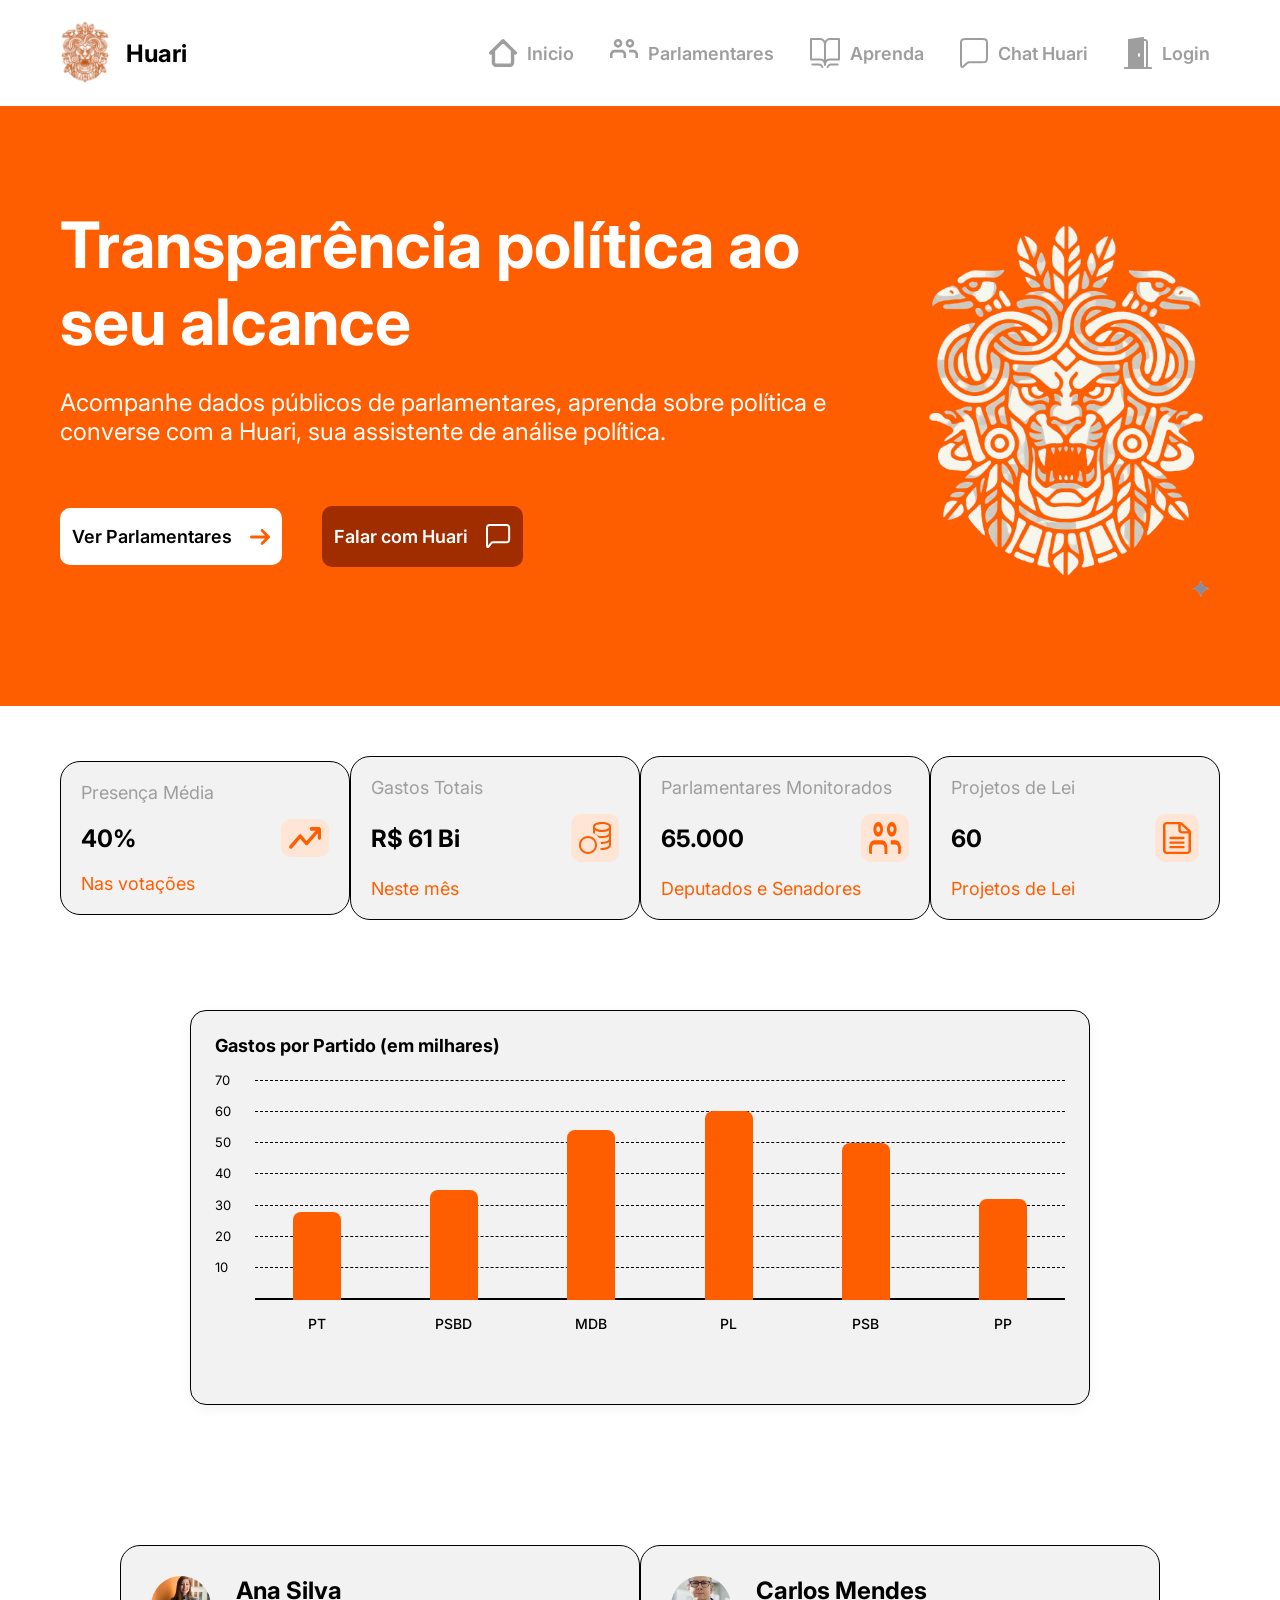
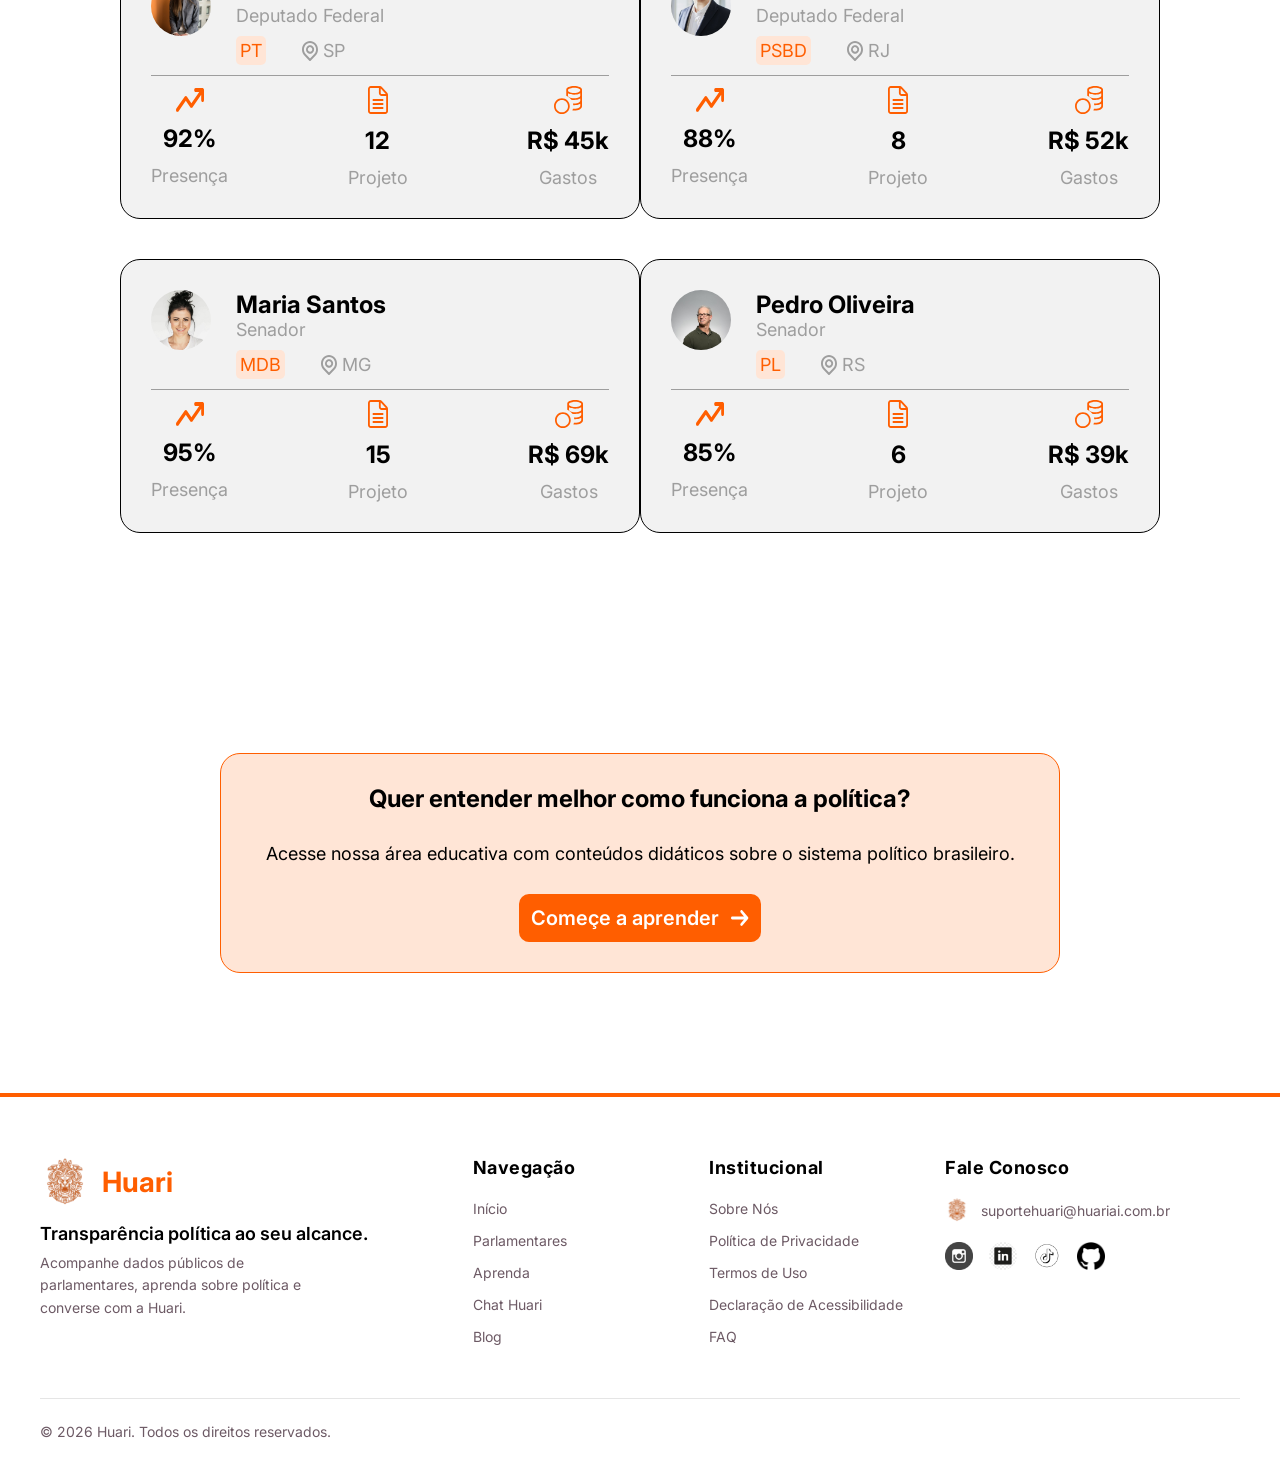
==== commit 4b225a33: "criado pasta dentro de styles Aprenda.css e dentro da pasta Aprenda.css e criado global.css e criado" ====
--- a/index.html
+++ b/index.html
@@ -11,7 +11,7 @@
         href="https://fonts.googleapis.com/css2?family=Inter:ital,opsz,wght@0,14..32,100..900;1,14..32,100..900&display=swap"
         rel="stylesheet">
     <link rel="shortcut icon" href="./src/assets/logos/logo.svg" type="image/x-icon">
-    <link rel="stylesheet" href="./src/styles/Index.css/globalIndex.css">
+    <link rel="stylesheet" href="./src/styles/Index.css/global.css">
 </head>
 
 <body>
--- a/src/styles/Index.css/global.css
+++ b/src/styles/Index.css/global.css
@@ -0,0 +1,87 @@
+@import "./header.css";
+@import "./cta.css";
+@import "./estatisticas.css";
+@import "./grafico.css";
+@import "./parlamentar.css";
+@import "./aprendizado.css";
+@import "./footer.css";
+
+@import "./aprendaStyles.css";
+
+/* 
+* {
+    padding: 0;
+    margin: 0;
+    box-sizing: border-box;
+    background: none;
+    text-decoration: none;
+    border: none;
+    font-family: "Inter", sans-serif;
+    font-size: 16px;
+    color: #000000;
+    font-weight: 400; 
+}
+*/
+
+* {
+    margin: 0;
+    padding: 0;
+    box-sizing: border-box;
+    text-decoration: none;
+    border: none;
+}
+
+body {
+    font-family: "Inter", sans-serif;
+    font-size: 16px;
+    color: #000000;
+    font-weight: 400;
+    background-color: #ffffff;
+}
+
+:root {
+
+    /*========= CORES PRIMARIAS  =========*/
+
+    --primaria-laranja: #FF5E00;
+    --primaria-bordor: #9F2D00;
+    --secondary: #FFE5D6;
+
+    /*========= CORES NEUTRAS =========*/
+
+    
+    --gray: #F2F2F2;
+    --gray-dark: #9E9E9E;
+    
+
+    --neutra-gray: #6D5A65;
+    --light-gray: #F2F2F2;
+    --neutra-white: #ffffff;
+    --neutra-black: #000000;
+
+    /*========= TEXTO CORES =========*/
+
+
+    --text-color-primary: #FF5E00;
+    --text-color-white: #FFFFFF;
+    --text-color-gray: #F2F2F2;
+    --text-color-gray-dark: #9E9E9E;
+    --text-color-black: #000000;
+
+    /*========= ESTILOS DE SIZE =========*/
+
+    --fs-h1: 64px;
+    --fs-h1-bold: 64px;
+    --fs-h2: 24px;
+    --fs-h2-bold: 24px;
+    --fs-button: 20px;
+    --fs-link: 18px;
+    --fs-p: 18px;
+    --fs-p-small: 12px;
+
+    /*========= PESOS DE FONTE (WEIGHT) =========*/
+
+    --fw-regular: 400;
+    --fw-semibold: 600;
+    --fw-bold: 700;
+}
